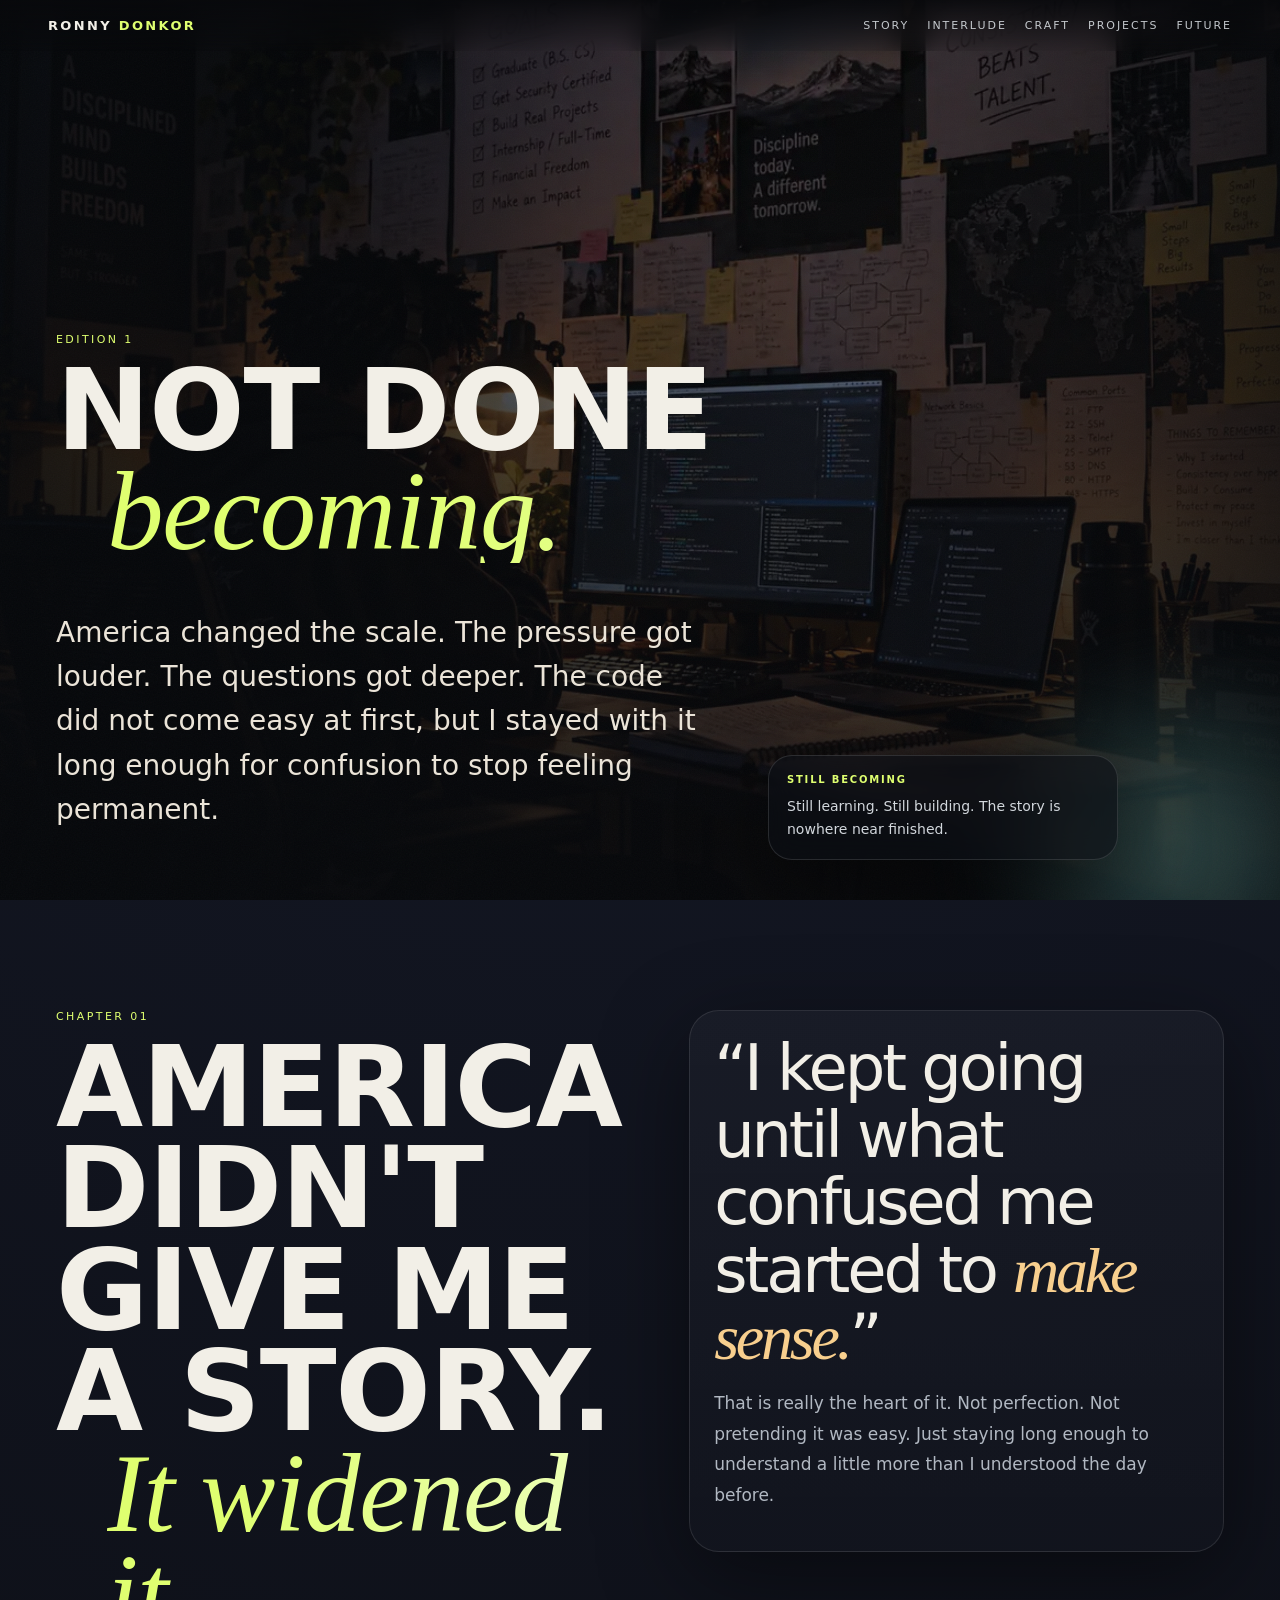
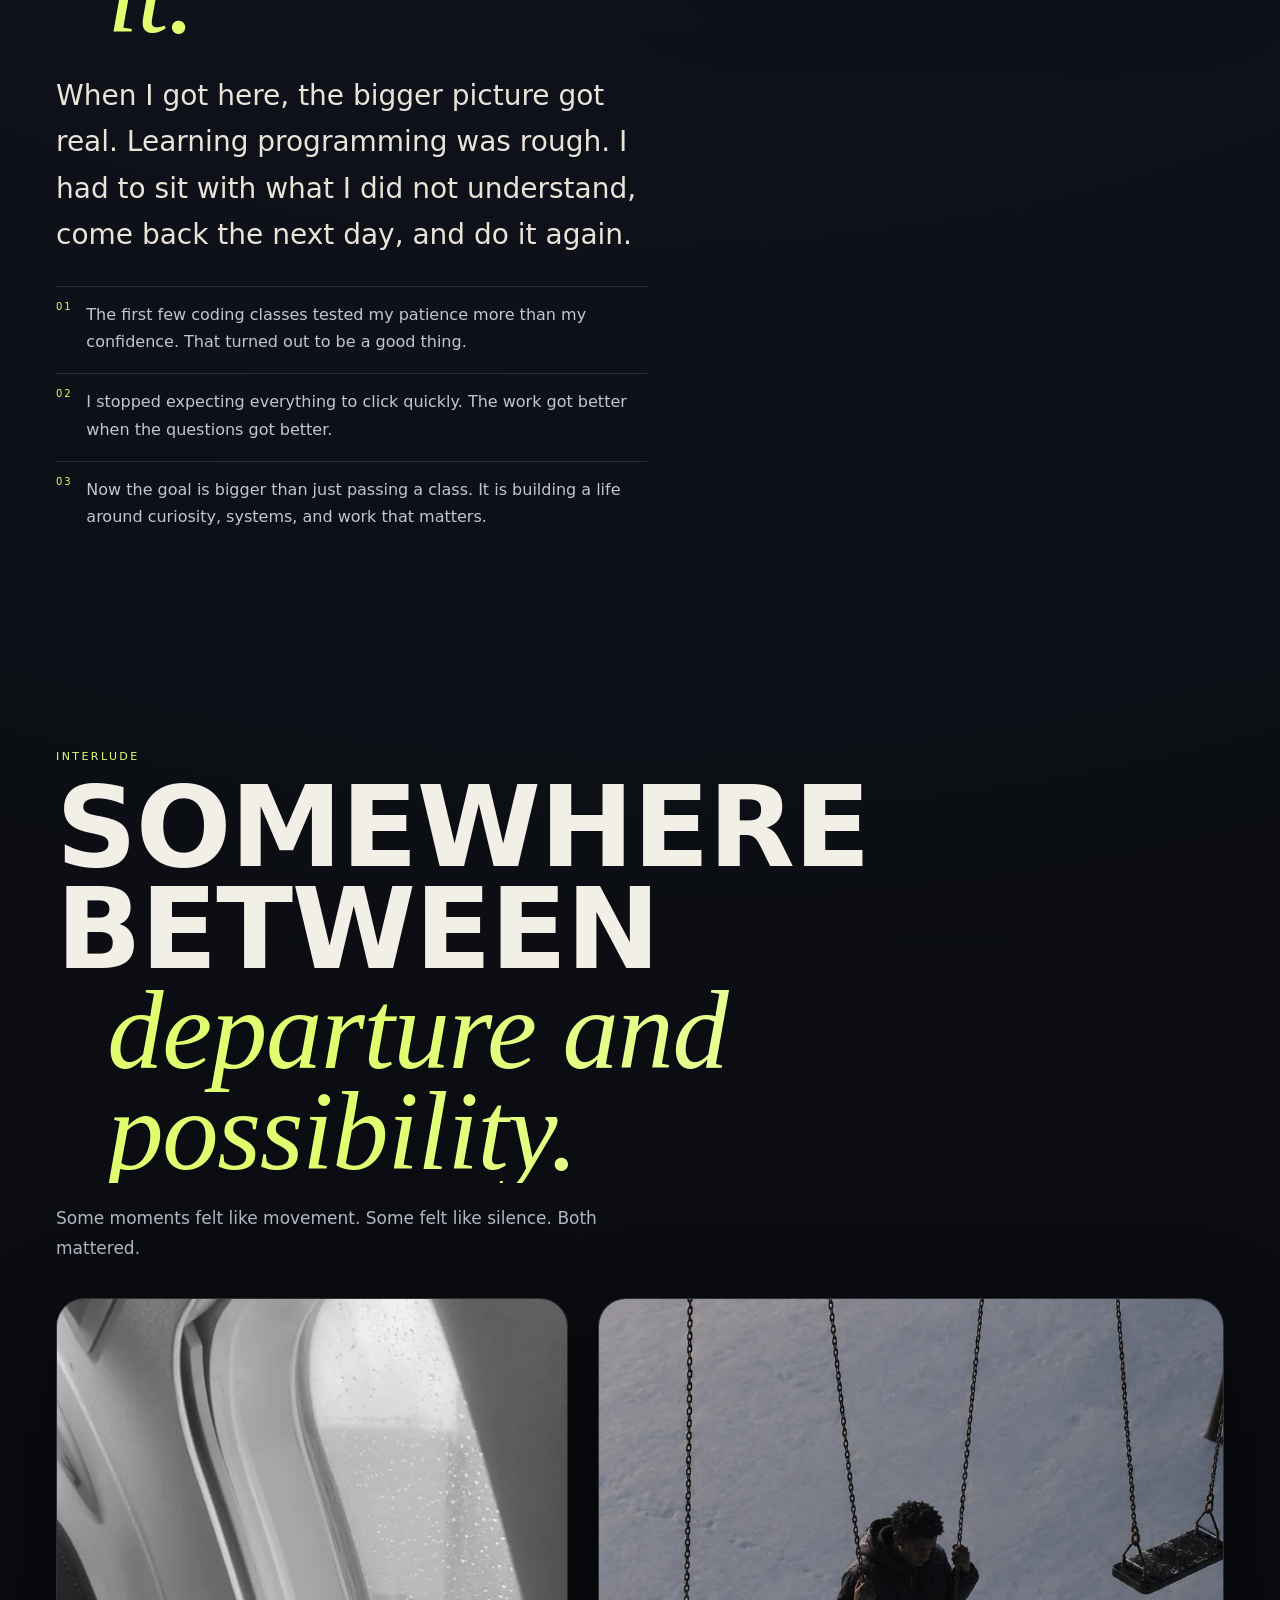
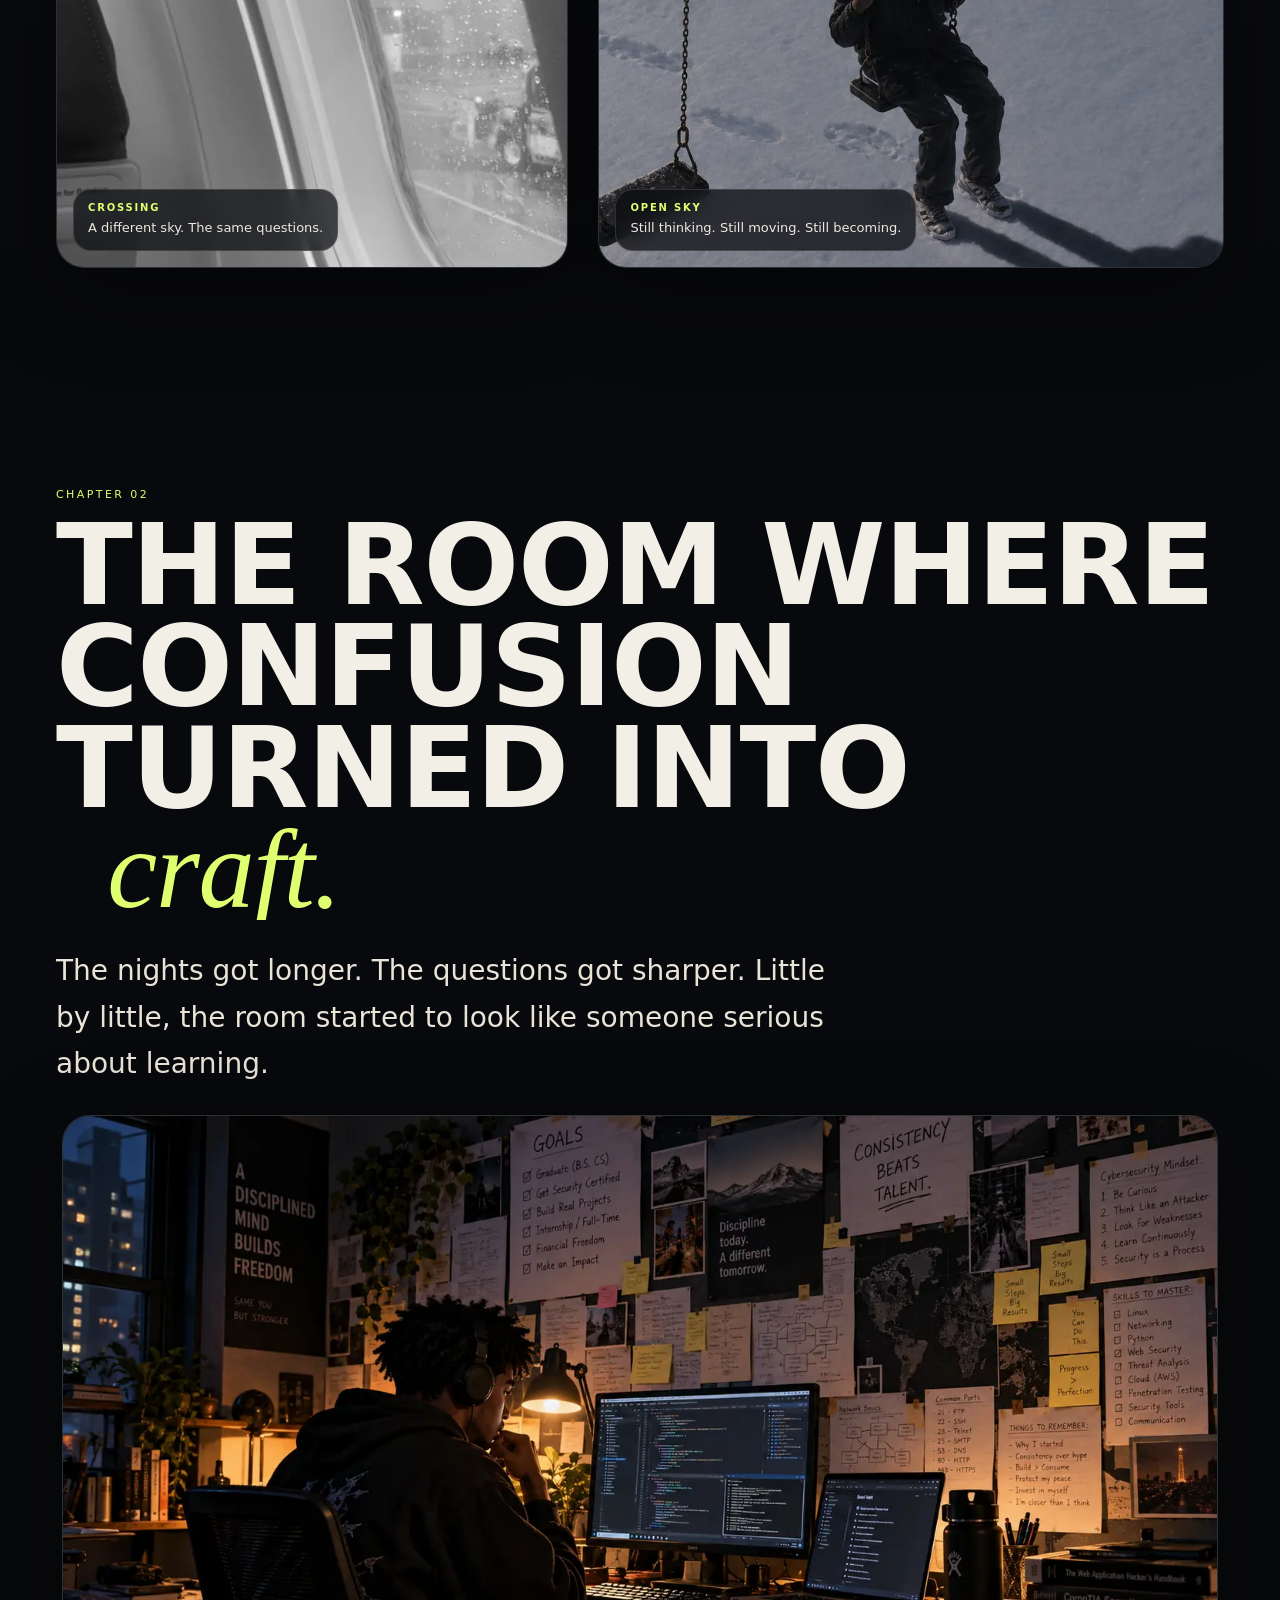
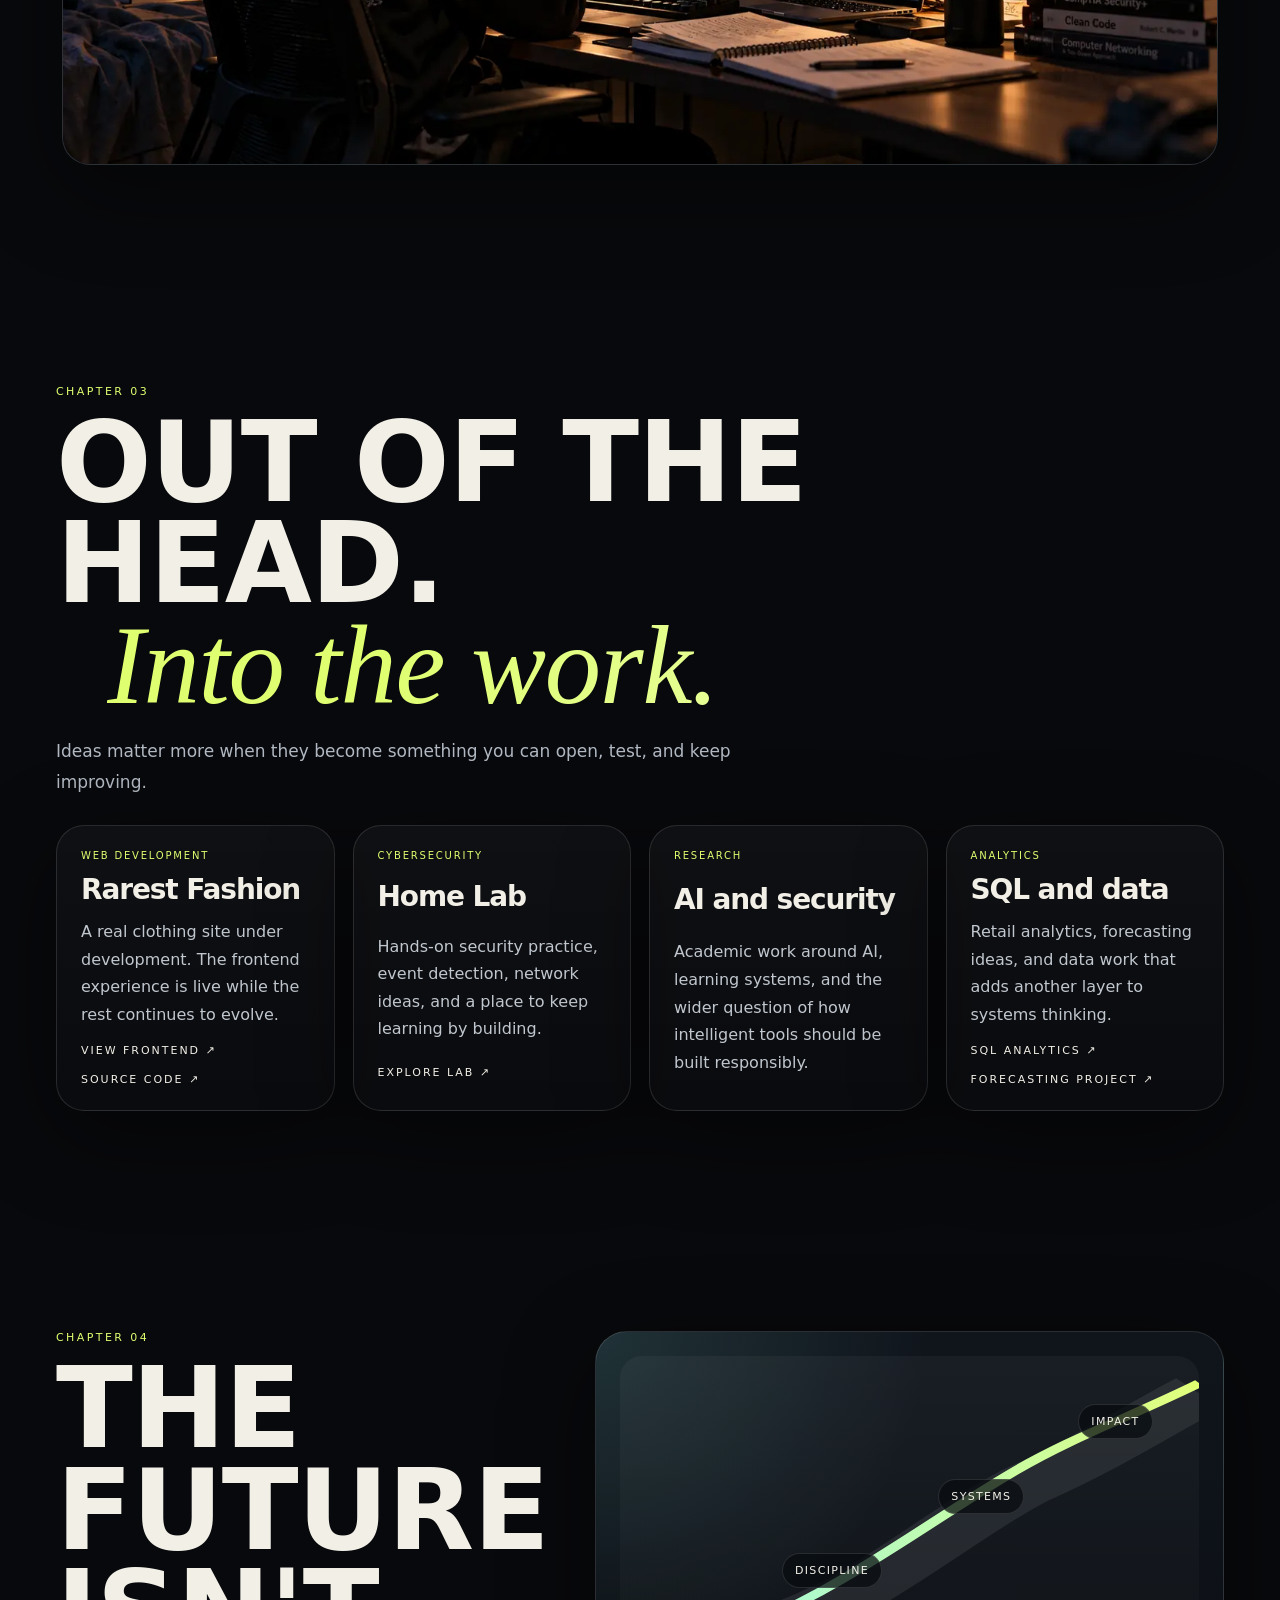
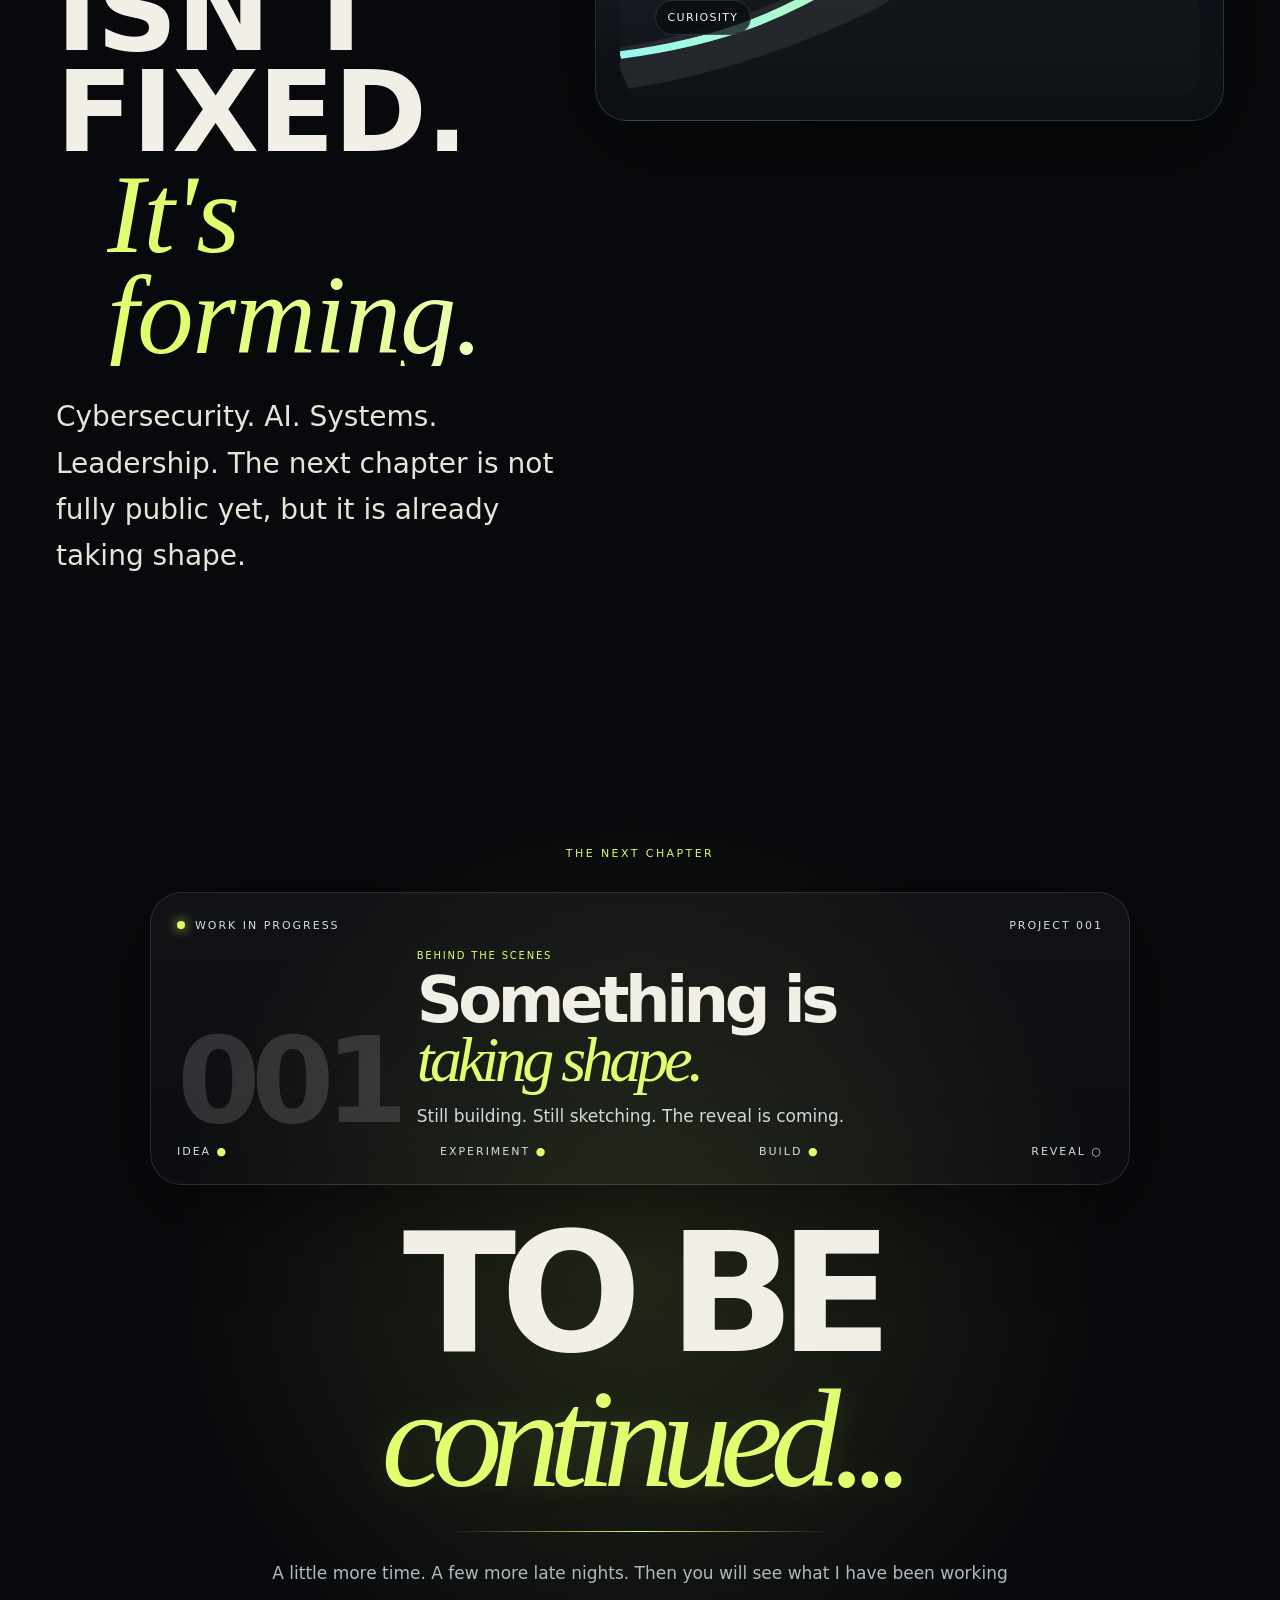
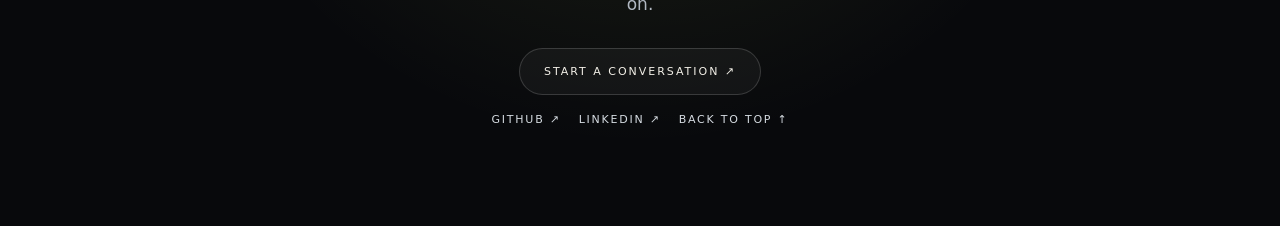
==== index.html @ 68470780 "Publish approved Edition 1 personal storytelling website" ====
<!doctype html>
<html lang="en">
<head>
<meta charset="utf-8">
<meta name="viewport" content="width=device-width, initial-scale=1">
<title>Ronny Donkor — Still Becoming / Edition 1</title>
<meta name="description" content="Ronny Donkor artistic website">
<style>
:root{--bg:#07080c;--panel:#10141a;--soft:#131922;--text:#f2efe7;--muted:#b1b8c2;--line:rgba(255,255,255,.10);--lime:#dfff70;--teal:#8ff7ef;--rose:#ff8fa1;--gold:#f8cf8e;--shadow:0 24px 90px rgba(0,0,0,.45);}
*{box-sizing:border-box}html{scroll-behavior:smooth}body{margin:0;font-family:Inter,ui-sans-serif,system-ui,-apple-system,BlinkMacSystemFont,"Segoe UI",sans-serif;background:radial-gradient(circle at top,#151927 0,#08090c 44%),var(--bg);color:var(--text);overflow-x:hidden}img{display:block;max-width:100%}a{color:inherit}::selection{background:var(--lime);color:#0d1108}
body::before{content:"";position:fixed;inset:0;pointer-events:none;opacity:.06;background-image:url("data:image/svg+xml,%3Csvg xmlns='http://www.w3.org/2000/svg' width='140' height='140' viewBox='0 0 140 140'%3E%3Cfilter id='n'%3E%3CfeTurbulence type='fractalNoise' baseFrequency='.75' numOctaves='2'/%3E%3C/filter%3E%3Crect width='140' height='140' filter='url(%23n)' opacity='.55'/%3E%3C/svg%3E");z-index:1}
#progress{position:fixed;inset:0 auto auto 0;height:3px;width:0;background:linear-gradient(90deg,var(--teal),var(--lime));z-index:999}
nav{position:fixed;top:0;left:0;right:0;z-index:80;display:flex;justify-content:space-between;align-items:center;padding:18px clamp(16px,4vw,48px);background:linear-gradient(180deg,rgba(8,9,12,.9),rgba(8,9,12,.45),transparent);backdrop-filter:blur(14px)}
.brand{text-decoration:none;font-size:13px;letter-spacing:.18em;text-transform:uppercase;font-weight:700}.brand span{color:var(--lime)}
.links{display:flex;gap:18px;flex-wrap:wrap}.links a{text-decoration:none;font-size:11px;letter-spacing:.18em;text-transform:uppercase;color:#dce1e6;opacity:.88}.links a:hover{opacity:1;color:var(--lime)}
.hero{position:relative;min-height:100svh;display:grid;align-items:end;padding:120px clamp(16px,5vw,56px) 40px;overflow:hidden}.hero-bg{position:absolute;inset:0;background:linear-gradient(90deg,rgba(6,8,11,.88),rgba(6,8,11,.58) 36%,rgba(6,8,11,.18) 62%,rgba(6,8,11,.78)),linear-gradient(180deg,rgba(8,9,12,.08),rgba(8,9,12,.88) 96%),url('[data-uri]') center/cover no-repeat;transform:scale(1.03)}
.hero::after{content:"";position:absolute;inset:auto -10vw -20vh auto;width:36vw;height:36vw;border-radius:50%;background:radial-gradient(circle,rgba(143,247,239,.26),rgba(143,247,239,0) 62%);filter:blur(36px);pointer-events:none}
.wrap{max-width:1320px;margin:0 auto;position:relative;z-index:2;width:100%}.section{position:relative;padding:110px clamp(16px,5vw,56px);z-index:2}
.kicker{font-size:11px;letter-spacing:.22em;text-transform:uppercase;color:var(--lime)}
.hero-grid{display:grid;grid-template-columns:1.2fr .8fr;gap:28px;align-items:end}
.hero-copy{max-width:650px;font-size:clamp(18px,2.2vw,28px);line-height:1.58;color:#ebe4d8}
.float-card{max-width:350px;background:rgba(12,15,21,.62);backdrop-filter:blur(14px);border:1px solid rgba(255,255,255,.12);padding:18px;border-radius:24px;box-shadow:var(--shadow)}
.float-card strong{display:block;font-size:10px;letter-spacing:.18em;text-transform:uppercase;color:var(--lime);margin-bottom:10px}.float-card p{margin:0;line-height:1.65;color:#d2d7dc;font-size:14px}
.label{font-size:11px;letter-spacing:.22em;text-transform:uppercase;color:var(--lime)}
.lead{font-size:clamp(18px,2.2vw,28px);line-height:1.65;color:#eae3d8;max-width:800px} .copy{font-size:17px;line-height:1.8;color:var(--muted)}
.split{display:grid;grid-template-columns:1.05fr .95fr;gap:42px;align-items:start}
.panel{background:linear-gradient(180deg,rgba(255,255,255,.03),rgba(255,255,255,.01));border:1px solid var(--line);border-radius:30px;padding:24px;box-shadow:var(--shadow)}
.pull{font-size:clamp(32px,5vw,64px);line-height:1.05;letter-spacing:-.05em;margin:0} .pull em{font-family:Georgia,serif;font-style:italic;color:var(--gold);font-weight:500}
.bighead{margin:14px 0 20px;line-height:.9;letter-spacing:-.08em}
.bighead .glitch-line{display:block;font-size:clamp(42px,8.8vw,122px);font-weight:800;text-transform:uppercase}
.bighead .glitch-line.alt{font-family:Georgia,serif;font-style:italic;font-weight:500;text-transform:none;color:var(--lime);margin-left:clamp(12px,4vw,70px)}
.glitch-line{position:relative;isolation:isolate;filter:drop-shadow(0 0 0 transparent)}
.glitch-line::before,.glitch-line::after{content:attr(data-text);position:absolute;inset:0;pointer-events:none;opacity:0}
.glitch-line::before{color:var(--teal);transform:translate(0);text-shadow:-2px 0 var(--teal)}
.glitch-line::after{color:var(--rose);transform:translate(0);text-shadow:2px 0 var(--rose)}
.glitching .glitch-line{animation:textFlicker 7.6s linear infinite}
.glitching .glitch-line::before{animation:glitchBefore 7.6s linear infinite}
.glitching .glitch-line::after{animation:glitchAfter 7.6s linear infinite}
@keyframes textFlicker{0%,92%,100%{opacity:1;filter:none}93%{opacity:.15}93.4%{opacity:1}94.1%{opacity:.38}94.3%{opacity:1}95.1%{opacity:.06}95.4%{opacity:1}}
@keyframes glitchBefore{0%,92%,100%{opacity:0;transform:none;clip-path:inset(0)}93.1%{opacity:.85;transform:translate(5px,-2px);clip-path:inset(0 0 58% 0)}93.4%{opacity:0}94.1%{opacity:.65;transform:translate(-6px,1px);clip-path:inset(48% 0 18% 0)}94.4%{opacity:0}95.1%{opacity:.7;transform:translate(3px,0);clip-path:inset(70% 0 0 0)}95.4%{opacity:0}}
@keyframes glitchAfter{0%,92%,100%{opacity:0;transform:none;clip-path:inset(0)}93.2%{opacity:.75;transform:translate(-6px,1px);clip-path:inset(60% 0 0 0)}93.5%{opacity:0}94.2%{opacity:.65;transform:translate(5px,-1px);clip-path:inset(0 0 45% 0)}94.5%{opacity:0}95.2%{opacity:.5;transform:translate(-3px,0);clip-path:inset(20% 0 42% 0)}95.4%{opacity:0}}
.media-grid{display:grid;grid-template-columns:.88fr 1.12fr;gap:20px;align-items:start;margin-top:30px}
.photo{position:relative;overflow:hidden;border-radius:28px;border:1px solid rgba(255,255,255,.12);background:#0f141a;box-shadow:var(--shadow)} .photo img{width:100%;height:100%;object-fit:cover;transition:transform .5s ease} .photo:hover img{transform:scale(1.03)}
.photo.tall{height:560px} .photo.small{height:260px} .photo.room{height:700px}
.note{position:absolute;left:16px;bottom:16px;max-width:75%;padding:12px 14px;border-radius:18px;background:rgba(10,12,16,.70);backdrop-filter:blur(12px);border:1px solid rgba(255,255,255,.12)} .note strong{display:block;font-size:10px;letter-spacing:.18em;text-transform:uppercase;color:var(--lime);margin-bottom:5px} .note p{margin:0;font-size:13px;line-height:1.55;color:#ece8e0}
.text-col{display:grid;gap:18px} .bullet{display:grid;grid-template-columns:auto 1fr;gap:14px;padding-top:14px;border-top:1px solid rgba(255,255,255,.12)} .bullet span{font-size:10px;letter-spacing:.18em;text-transform:uppercase;color:var(--lime)} .bullet p{margin:0;line-height:1.7;color:#c0c7cf}
.cards{display:grid;grid-template-columns:repeat(4,1fr);gap:18px;margin-top:28px} .card{padding:24px;border-radius:28px;border:1px solid rgba(255,255,255,.12);background:linear-gradient(180deg,rgba(255,255,255,.03),rgba(255,255,255,.01));box-shadow:var(--shadow);display:grid;gap:12px} .card small{font-size:10px;letter-spacing:.18em;text-transform:uppercase;color:var(--lime)} .card h3{margin:0;font-size:28px;letter-spacing:-.04em} .card p{margin:0;color:#c1c7cf;line-height:1.72} .card a{text-decoration:none;font-size:11px;letter-spacing:.18em;text-transform:uppercase;margin-top:4px} .card a:hover{color:var(--lime)}
.future-grid{display:grid;grid-template-columns:.9fr 1.1fr;gap:24px;align-items:start} .path-panel{border:1px solid rgba(255,255,255,.12);border-radius:32px;padding:24px;background:radial-gradient(circle at top left, rgba(143,247,239,.13), rgba(0,0,0,0) 45%), linear-gradient(180deg,#10151c,#0c1015);box-shadow:var(--shadow)}
.path{position:relative;height:340px;border-radius:22px;overflow:hidden;background:linear-gradient(180deg,rgba(255,255,255,.04),rgba(255,255,255,.01))} .path svg{position:absolute;inset:0;width:100%;height:100%} .tag{position:absolute;padding:10px 12px;border-radius:999px;background:rgba(9,12,16,.76);border:1px solid rgba(255,255,255,.12);font-size:11px;letter-spacing:.12em;text-transform:uppercase} .tag.a{left:6%;bottom:18%} .tag.b{left:28%;top:58%} .tag.c{left:55%;top:36%} .tag.d{right:8%;top:14%}
.finale{padding:130px 16px 100px;text-align:center;position:relative;overflow:hidden} .finale::before{content:"";position:absolute;inset:0;background:radial-gradient(circle at center,rgba(223,255,112,.12),rgba(0,0,0,0) 56%)} .finale>*{position:relative;z-index:2}
.teaser{max-width:980px;margin:32px auto 34px;padding:26px;border-radius:32px;border:1px solid rgba(255,255,255,.12);background:linear-gradient(180deg,rgba(255,255,255,.04),rgba(255,255,255,.02));box-shadow:var(--shadow);position:relative;overflow:hidden;text-align:left} .teaser::after{content:"";position:absolute;inset:0;background:linear-gradient(120deg,transparent 0%,rgba(255,255,255,.06) 48%,transparent 58%);transform:translateX(-120%);animation:scan 5.2s linear infinite}
.teaser-top,.teaser-bottom{display:flex;justify-content:space-between;gap:12px;flex-wrap:wrap;font-size:11px;letter-spacing:.18em;text-transform:uppercase;color:#d6dde3} .pulse{display:inline-block;width:8px;height:8px;border-radius:50%;background:var(--lime);margin-right:10px;box-shadow:0 0 12px var(--lime);animation:pulse 1.4s ease-in-out infinite}
.teaser-main{display:grid;grid-template-columns:auto 1fr;gap:18px;align-items:end;padding:18px 0 14px} .teaser-num{font-size:clamp(58px,10vw,120px);line-height:.82;letter-spacing:-.08em;color:rgba(255,255,255,.14);font-weight:800} .teaser-copy small{display:block;font-size:10px;letter-spacing:.18em;text-transform:uppercase;color:var(--lime);margin-bottom:10px} .teaser-copy strong{display:block;font-size:clamp(34px,5vw,74px);line-height:.92;letter-spacing:-.07em} .teaser-copy strong em{font-family:Georgia,serif;font-style:italic;font-weight:500;color:var(--lime)} .teaser-copy p{margin:12px 0 0;color:#d2d8de;font-size:17px;line-height:1.7} .teaser-bottom span b{font-weight:700;color:var(--lime)}
@keyframes scan{0%{transform:translateX(-120%)}100%{transform:translateX(120%)}} @keyframes pulse{0%,100%{transform:scale(1);opacity:1}50%{transform:scale(1.25);opacity:.72}}
.end-head{margin:0 auto 20px;line-height:.86;letter-spacing:-.08em;max-width:900px} .end-head .glitch-line{font-size:clamp(58px,12vw,158px)} .end-head .glitch-line.alt{font-size:clamp(54px,10vw,120px)}
.cta{display:inline-flex;align-items:center;gap:16px;padding:16px 24px;border-radius:999px;border:1px solid rgba(255,255,255,.16);text-decoration:none;letter-spacing:.18em;text-transform:uppercase;font-size:11px;background:rgba(255,255,255,.04)} .cta:hover{background:var(--lime);color:#111;border-color:var(--lime)} .socials{margin-top:18px;display:flex;justify-content:center;gap:18px;flex-wrap:wrap} .socials a{font-size:11px;letter-spacing:.16em;text-transform:uppercase;text-decoration:none;color:#d5dbe1}
.reveal{opacity:1;transform:none} .reveal.visible{opacity:1;transform:none}
@media (max-width:1080px){.hero-grid,.split,.media-grid,.future-grid,.cards{grid-template-columns:1fr!important}.cards{grid-template-columns:1fr 1fr!important}.photo.room{height:560px}}
@media (max-width:720px){nav{padding:14px 16px}.links{display:none}.hero{padding-inline:16px}.section{padding:88px 16px}.cards{grid-template-columns:1fr!important}.photo.tall,.photo.small,.photo.room{height:auto;min-height:240px}.hero-grid{grid-template-columns:1fr}.float-card{max-width:none}.teaser-main{grid-template-columns:1fr}.teaser{padding:20px}}
@media (prefers-reduced-motion:reduce){*{animation:none!important;transition:none!important}.reveal{opacity:1;transform:none}}

/* Edition 1: typography and cinematic motion */
.hero .hero-copy {animation:heroCopyRise 1.3s cubic-bezier(.2,.8,.2,1) both;animation-delay:.3s}
.hero .float-card {animation:heroCopyRise 1.5s cubic-bezier(.2,.8,.2,1) both;animation-delay:.65s}
@keyframes heroCopyRise {from {opacity:0;transform:translateY(26px)}to{opacity:1;transform:translateY(0)}}
.bighead .glitch-line.alt {background:linear-gradient(105deg,var(--lime) 10%,#efffc8 41%,var(--teal) 48%,var(--lime) 56%);background-size:250% 100%;background-clip:text;-webkit-background-clip:text;-webkit-text-fill-color:transparent;animation:editorialInk 11s ease-in-out infinite}
@keyframes editorialInk {0%,30%,100%{background-position:110% 50%}45%,65%{background-position:-20% 50%}}
/* A subtle light passes through each photograph, and the framing drifts rather than jumping. */
.cinematic-photo{isolation:isolate}
.cinematic-photo::after{content:'';position:absolute;inset:0;z-index:1;pointer-events:none;background:linear-gradient(120deg,transparent 30%,rgba(255,255,255,.055) 48%,transparent 66%);transform:translateX(-110%);animation:filmSweep 14s ease-in-out infinite}
.cinematic-photo img{animation:filmDrift 17s ease-in-out infinite alternate;transform-origin:center center}
.cinematic-photo:nth-child(2) img{animation-duration:21s;animation-direction:alternate-reverse}
@keyframes filmDrift{from{transform:scale(1.025) translate3d(-.4%,0,0)}to{transform:scale(1.07) translate3d(.4%,-.5%,0)}}
@keyframes filmSweep{0%,55%{transform:translateX(-110%)}68%,100%{transform:translateX(110%)}}
.cinematic-photo .note{z-index:2}
/* Keep headings and body text readable even when scroll observers cannot fire. */
.reveal,.reveal.visible{opacity:1!important;transform:none!important}
/* An end-credit reveal distinct from the glitch headings. */
.final-cinema{position:relative;isolation:isolate;overflow:visible;margin:24px auto 26px;max-width:1000px;text-align:center}
.finale-word{font-size:clamp(72px,13vw,175px);font-weight:800;line-height:.9;letter-spacing:-.095em;white-space:nowrap;animation:finalAppear 2.2s cubic-bezier(.16,1,.3,1) both}
.finale-script{font-family:Georgia,serif;font-size:clamp(53px,11vw,145px);font-style:italic;line-height:1;letter-spacing:-.085em;font-weight:400;color:var(--lime);text-shadow:0 0 35px rgba(223,255,112,.15);animation:finalWrite 3s cubic-bezier(.16,1,.3,1) both .5s}
.final-cinema::after{content:'';display:block;width:min(380px,60%);height:1px;margin:22px auto 0;background:linear-gradient(90deg,transparent,var(--lime),transparent);transform-origin:center;animation:finalRule 2.5s ease both .7s}
.final-dots i{font-style:normal;display:inline-block;animation:dotBreath 2.6s ease-in-out infinite}
.final-dots i:nth-child(2){animation-delay:.35s}.final-dots i:nth-child(3){animation-delay:.7s}
@keyframes finalAppear{from{opacity:.08;letter-spacing:-.14em;filter:blur(12px);transform:translateY(30px)}to{opacity:1;letter-spacing:-.095em;filter:blur(0);transform:none}}
@keyframes finalWrite{from{opacity:.06;filter:blur(16px);transform:translateY(30px) scale(.97)}to{opacity:1;filter:blur(0);transform:none}}
@keyframes finalRule{from{opacity:0;transform:scaleX(0)}to{opacity:1;transform:scaleX(1)}}
@keyframes dotBreath{0%,22%,100%{opacity:.3;transform:translateY(0)}35%,55%{opacity:1;transform:translateY(-4px)}}
@media(max-width:720px){.finale-word{font-size:clamp(62px,16vw,110px)}.finale-script{font-size:clamp(48px,13vw,90px)}}
@media(prefers-reduced-motion:reduce){.hero .hero-copy,.hero .float-card,.bighead .glitch-line.alt,.cinematic-photo::after,.cinematic-photo img,.finale-word,.finale-script,.final-cinema::after,.final-dots i{animation:none!important;filter:none!important;transform:none!important;opacity:1!important}}

/* Edition 1 — carefully framed editorial photography */
#interlude .media-grid{grid-template-columns:minmax(0,.9fr) minmax(0,1.1fr);gap:clamp(14px,2.4vw,32px);align-items:stretch;max-width:1170px;margin:34px auto 0}
#interlude .photo.tall{height:clamp(340px,46vw,570px);min-height:0;isolation:isolate}
#interlude .photo.tall:first-child img{object-position:center 46%}
#interlude .photo.tall:nth-child(2) img{object-position:center 43%}
#interlude .photo.tall img{width:100%;height:100%;object-fit:cover;display:block}
#craft .photo.room{height:auto;aspect-ratio:16/9;min-height:0;max-height:650px;max-width:1170px;margin:28px auto 0!important}
#craft .photo.room img{width:100%;height:100%;position:absolute;inset:0;object-fit:cover;object-position:50% 50%}
#craft .photo.room .note{display:none}
@media(max-width:760px){
 #interlude .media-grid{grid-template-columns:1fr;max-width:520px;gap:24px}
 #interlude .photo.tall:first-child{height:clamp(300px,90vw,480px)}
 #interlude .photo.tall:nth-child(2){height:clamp(370px,120vw,560px)}
 #interlude .photo.tall:nth-child(2) img{object-position:center 32%}
 #craft .photo.room{aspect-ratio:16/10;max-height:none}
}
@media(prefers-reduced-motion:reduce){#interlude .photo img,#craft .photo img{animation:none!important}}
</style>
</head>
<body>
<div id="progress"></div>
<nav>
<a class="brand" href="#top">Ronny <span>Donkor</span></a>
<div class="links">
  <a href="#story">Story</a>
  <a href="#interlude">Interlude</a>
  <a href="#craft">Craft</a>
  <a href="#projects">Projects</a>
  <a href="#future">Future</a>
</div>
</nav>
<header class="hero" id="top">
  <div class="hero-bg"></div>
  <div class="wrap reveal visible">
    <div class="kicker">Edition 1</div>
    <div class="bighead glitching">
      <div class="glitch-line" data-text="NOT DONE">NOT DONE</div>
      <div class="glitch-line alt" data-text="becoming.">becoming.</div>
    </div>
    <div class="hero-grid">
      <div>
        <p class="hero-copy">America changed the scale. The pressure got louder. The questions got deeper. The code did not come easy at first, but I stayed with it long enough for confusion to stop feeling permanent.</p>
      </div>
      <div class="float-card"><strong>Still becoming</strong><p>Still learning. Still building. The story is nowhere near finished.</p></div>
    </div>
  </div>
</header>

<section class="section" id="story">
  <div class="wrap split">
    <div class="reveal">
      <div class="label">Chapter 01</div>
      <div class="bighead glitching">
        <div class="glitch-line" data-text="AMERICA DIDN'T GIVE ME A STORY.">AMERICA DIDN'T GIVE ME A STORY.</div>
        <div class="glitch-line alt" data-text="It widened it.">It widened it.</div>
      </div>
      <p class="lead">When I got here, the bigger picture got real. Learning programming was rough. I had to sit with what I did not understand, come back the next day, and do it again.</p>
      <div class="text-col">
        <div class="bullet"><span>01</span><p>The first few coding classes tested my patience more than my confidence. That turned out to be a good thing.</p></div>
        <div class="bullet"><span>02</span><p>I stopped expecting everything to click quickly. The work got better when the questions got better.</p></div>
        <div class="bullet"><span>03</span><p>Now the goal is bigger than just passing a class. It is building a life around curiosity, systems, and work that matters.</p></div>
      </div>
    </div>
    <div class="panel reveal">
      <p class="pull">“I kept going until what confused me started to <em>make sense.</em>”</p>
      <p class="copy">That is really the heart of it. Not perfection. Not pretending it was easy. Just staying long enough to understand a little more than I understood the day before.</p>
    </div>
  </div>
</section>

<section class="section" id="interlude">
  <div class="wrap">
    <div class="label reveal">Interlude</div>
    <div class="bighead glitching reveal">
      <div class="glitch-line" data-text="SOMEWHERE BETWEEN">SOMEWHERE BETWEEN</div>
      <div class="glitch-line alt" data-text="departure and possibility.">departure and possibility.</div>
    </div>
    <p class="copy reveal" style="max-width:620px">Some moments felt like movement. Some felt like silence. Both mattered.</p>
    <div class="media-grid">
      <div class="photo tall reveal cinematic-photo"><img src="[data-uri]" alt="Rain on an airplane window"><div class="note"><strong>Crossing</strong><p>A different sky. The same questions.</p></div></div>
      <div class="photo tall reveal cinematic-photo"><img src="[data-uri]" alt="Black man sitting on a swing in snow"><div class="note"><strong>Open sky</strong><p>Still thinking. Still moving. Still becoming.</p></div></div>
    </div>
  </div>
</section>

<section class="section" id="craft">
  <div class="wrap">
    <div class="label reveal">Chapter 02</div>
    <div class="bighead glitching reveal">
      <div class="glitch-line" data-text="THE ROOM WHERE">THE ROOM WHERE</div>
      <div class="glitch-line" data-text="CONFUSION TURNED INTO">CONFUSION TURNED INTO</div>
      <div class="glitch-line alt" data-text="craft.">craft.</div>
    </div>
    <p class="lead reveal">The nights got longer. The questions got sharper. Little by little, the room started to look like someone serious about learning.</p>
    <div class="photo room reveal cinematic-photo" style="margin-top:28px"><img src="[data-uri]" alt="Late night study room with papers on the wall"></div>
  </div>
</section>

<section class="section" id="projects">
  <div class="wrap">
    <div class="label reveal">Chapter 03</div>
    <div class="bighead glitching reveal">
      <div class="glitch-line" data-text="OUT OF THE HEAD.">OUT OF THE HEAD.</div>
      <div class="glitch-line alt" data-text="Into the work.">Into the work.</div>
    </div>
    <p class="copy reveal" style="max-width:720px">Ideas matter more when they become something you can open, test, and keep improving.</p>
    <div class="cards">
      <article class="card reveal"><small>Web development</small><h3>Rarest Fashion</h3><p>A real clothing site under development. The frontend experience is live while the rest continues to evolve.</p><a href="https://ronnydonkor7-coder.github.io/Clothing-store-RAREST-FASHION-/" target="_blank" rel="noopener">View frontend ↗</a><a href="https://github.com/ronnydonkor7-coder/Clothing-store-RAREST-FASHION-" target="_blank" rel="noopener">Source code ↗</a></article>
      <article class="card reveal"><small>Cybersecurity</small><h3>Home Lab</h3><p>Hands-on security practice, event detection, network ideas, and a place to keep learning by building.</p><a href="https://github.com/ronnydonkor7-coder/Cybersecurity-home-lab" target="_blank" rel="noopener">Explore lab ↗</a></article>
      <article class="card reveal"><small>Research</small><h3>AI and security</h3><p>Academic work around AI, learning systems, and the wider question of how intelligent tools should be built responsibly.</p></article>
      <article class="card reveal"><small>Analytics</small><h3>SQL and data</h3><p>Retail analytics, forecasting ideas, and data work that adds another layer to systems thinking.</p><a href="https://github.com/ronnydonkor7-coder/sql-business-analytics" target="_blank" rel="noopener">SQL analytics ↗</a><a href="https://github.com/ronnydonkor7-coder/retail-demand-intelligence" target="_blank" rel="noopener">Forecasting project ↗</a></article>
    </div>
  </div>
</section>

<section class="section" id="future">
  <div class="wrap future-grid">
    <div class="reveal">
      <div class="label">Chapter 04</div>
      <div class="bighead glitching">
        <div class="glitch-line" data-text="THE FUTURE ISN'T FIXED.">THE FUTURE ISN'T FIXED.</div>
        <div class="glitch-line alt" data-text="It's forming.">It's forming.</div>
      </div>
      <p class="lead">Cybersecurity. AI. Systems. Leadership. The next chapter is not fully public yet, but it is already taking shape.</p>
    </div>
    <div class="path-panel reveal">
      <div class="path">
        <svg viewBox="0 0 100 100" preserveAspectRatio="none" aria-hidden="true">
          <defs><linearGradient id="grad" x1="0" x2="1"><stop offset="0%" stop-color="#8ff7ef"/><stop offset="100%" stop-color="#dfff70"/></linearGradient></defs>
          <path d="M0,88 C18,84 28,76 38,66 C50,54 58,44 68,34 C78,24 88,18 100,8" fill="none" stroke="url(#grad)" stroke-width="2.2"/>
          <path d="M0,92 C15,88 28,80 40,70 C52,58 60,47 70,38 C82,29 91,19 100,11" fill="none" stroke="rgba(255,255,255,.08)" stroke-width="12"/>
        </svg>
        <div class="tag a">curiosity</div>
        <div class="tag b">discipline</div>
        <div class="tag c">systems</div>
        <div class="tag d">impact</div>
      </div>
    </div>
  </div>
</section>

<footer class="finale" id="finale">
  <div class="label">THE NEXT CHAPTER</div>
  <div class="teaser">
    <div class="teaser-top"><span><b class="pulse"></b>WORK IN PROGRESS</span><span>PROJECT 001</span></div>
    <div class="teaser-main">
      <div class="teaser-num">001</div>
      <div class="teaser-copy"><small>BEHIND THE SCENES</small><strong>Something is<br><em>taking shape.</em></strong><p>Still building. Still sketching. The reveal is coming.</p></div>
    </div>
    <div class="teaser-bottom"><span>IDEA <b>●</b></span><span>EXPERIMENT <b>●</b></span><span>BUILD <b>●</b></span><span>REVEAL ○</span></div>
  </div>
  <div class="end-head final-cinema">
    <div class="finale-word">TO BE</div>
    <div class="finale-script">continued<span class="final-dots"><i>.</i><i>.</i><i>.</i></span></div>
  </div>
  <p class="copy" style="max-width:740px;margin:0 auto 28px">A little more time. A few more late nights. Then you will see what I have been working on.</p>
  <a class="cta" href="mailto:ronnydonkor7@gmail.com?subject=Hello%20Ronny">Start a conversation ↗</a>
  <div class="socials"><a href="https://github.com/ronnydonkor7-coder" target="_blank" rel="noopener">GitHub ↗</a><a href="https://www.linkedin.com/in/ronny-donkor-0a6402304/" target="_blank" rel="noopener">LinkedIn ↗</a><a href="#top">Back to top ↑</a></div>
</footer>

<script>
(()=>{
  const progress=document.getElementById('progress');
  const update=()=>{const max=document.documentElement.scrollHeight-innerHeight;progress.style.width=((max>0?scrollY/max:0)*100)+'%';};
  addEventListener('scroll',update,{passive:true});update();
  const reduce=matchMedia('(prefers-reduced-motion: reduce)').matches;
  const io=('IntersectionObserver' in window && !reduce)?new IntersectionObserver(entries=>entries.forEach(e=>{if(e.isIntersecting)e.target.classList.add('visible')}),{threshold:.08}):null;
  document.querySelectorAll('.reveal').forEach(el=>io?io.observe(el):el.classList.add('visible'));
})();
</script>
</body>
</html>
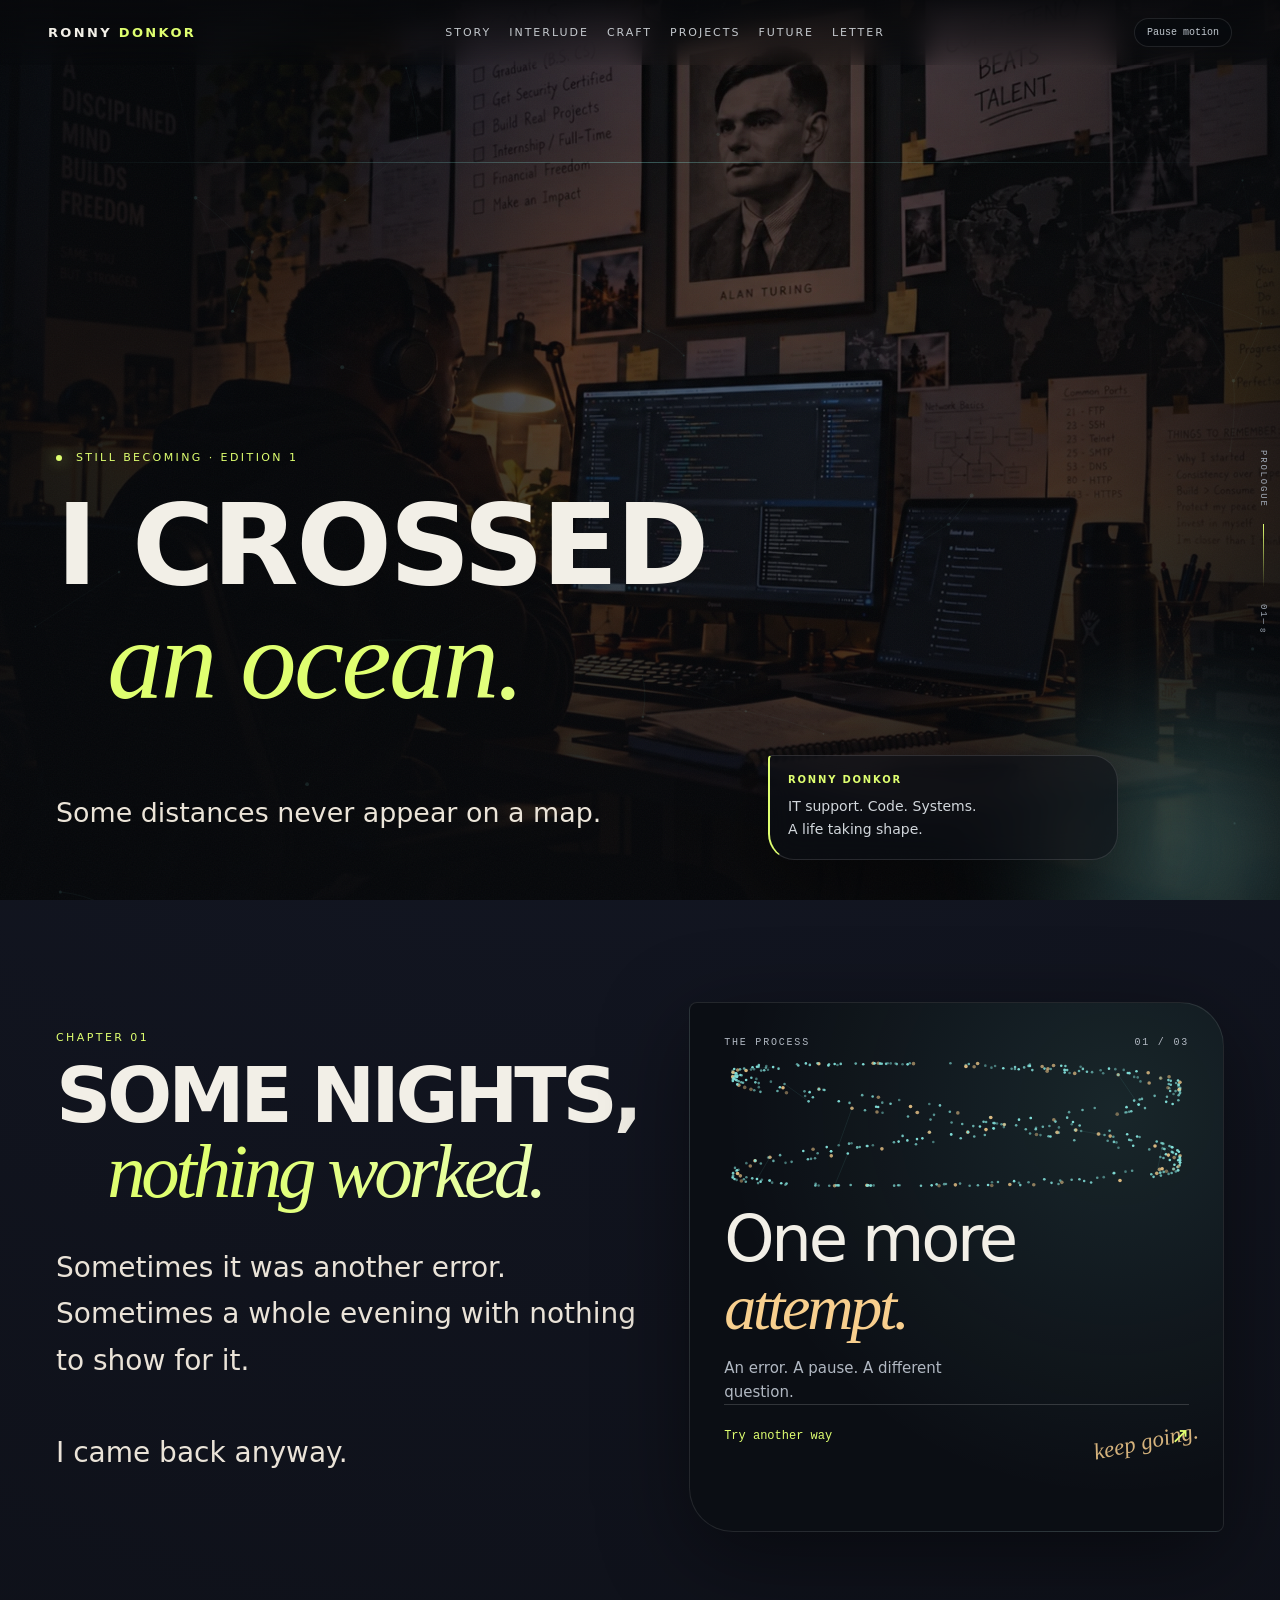
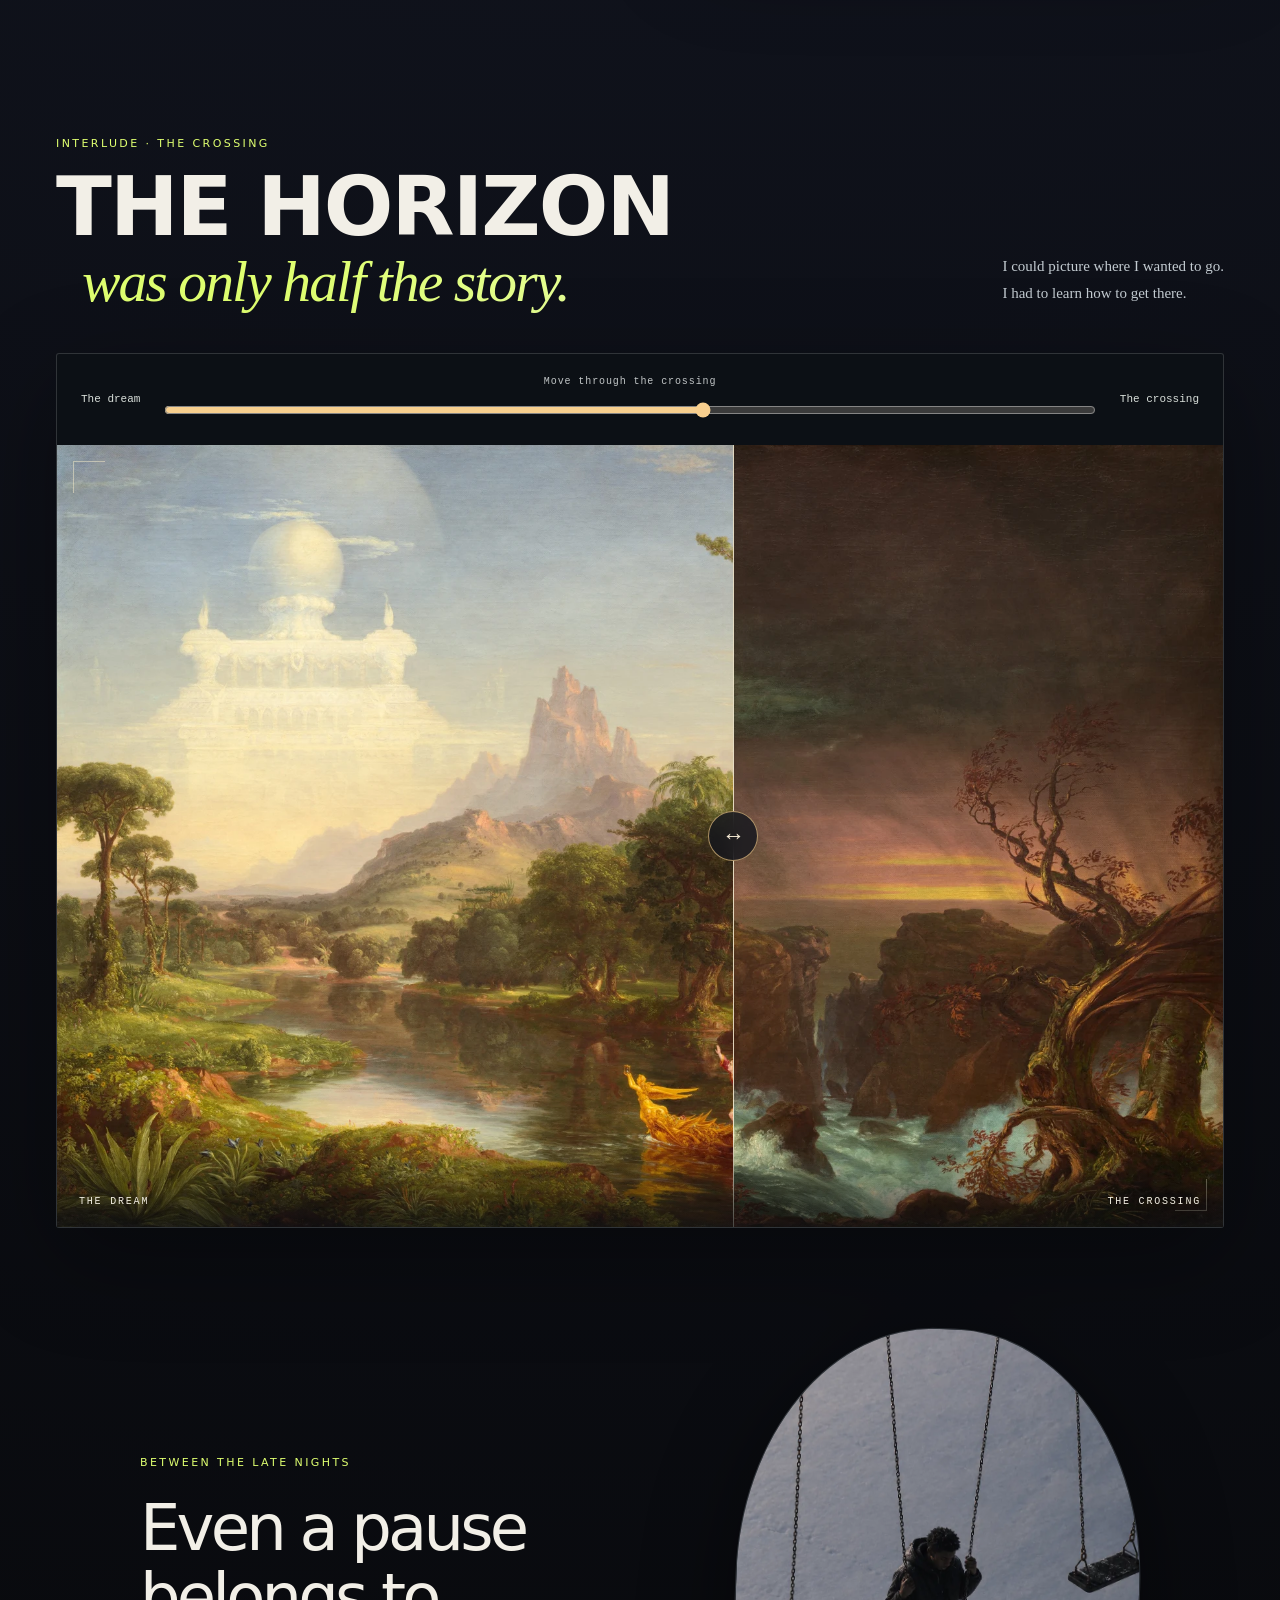
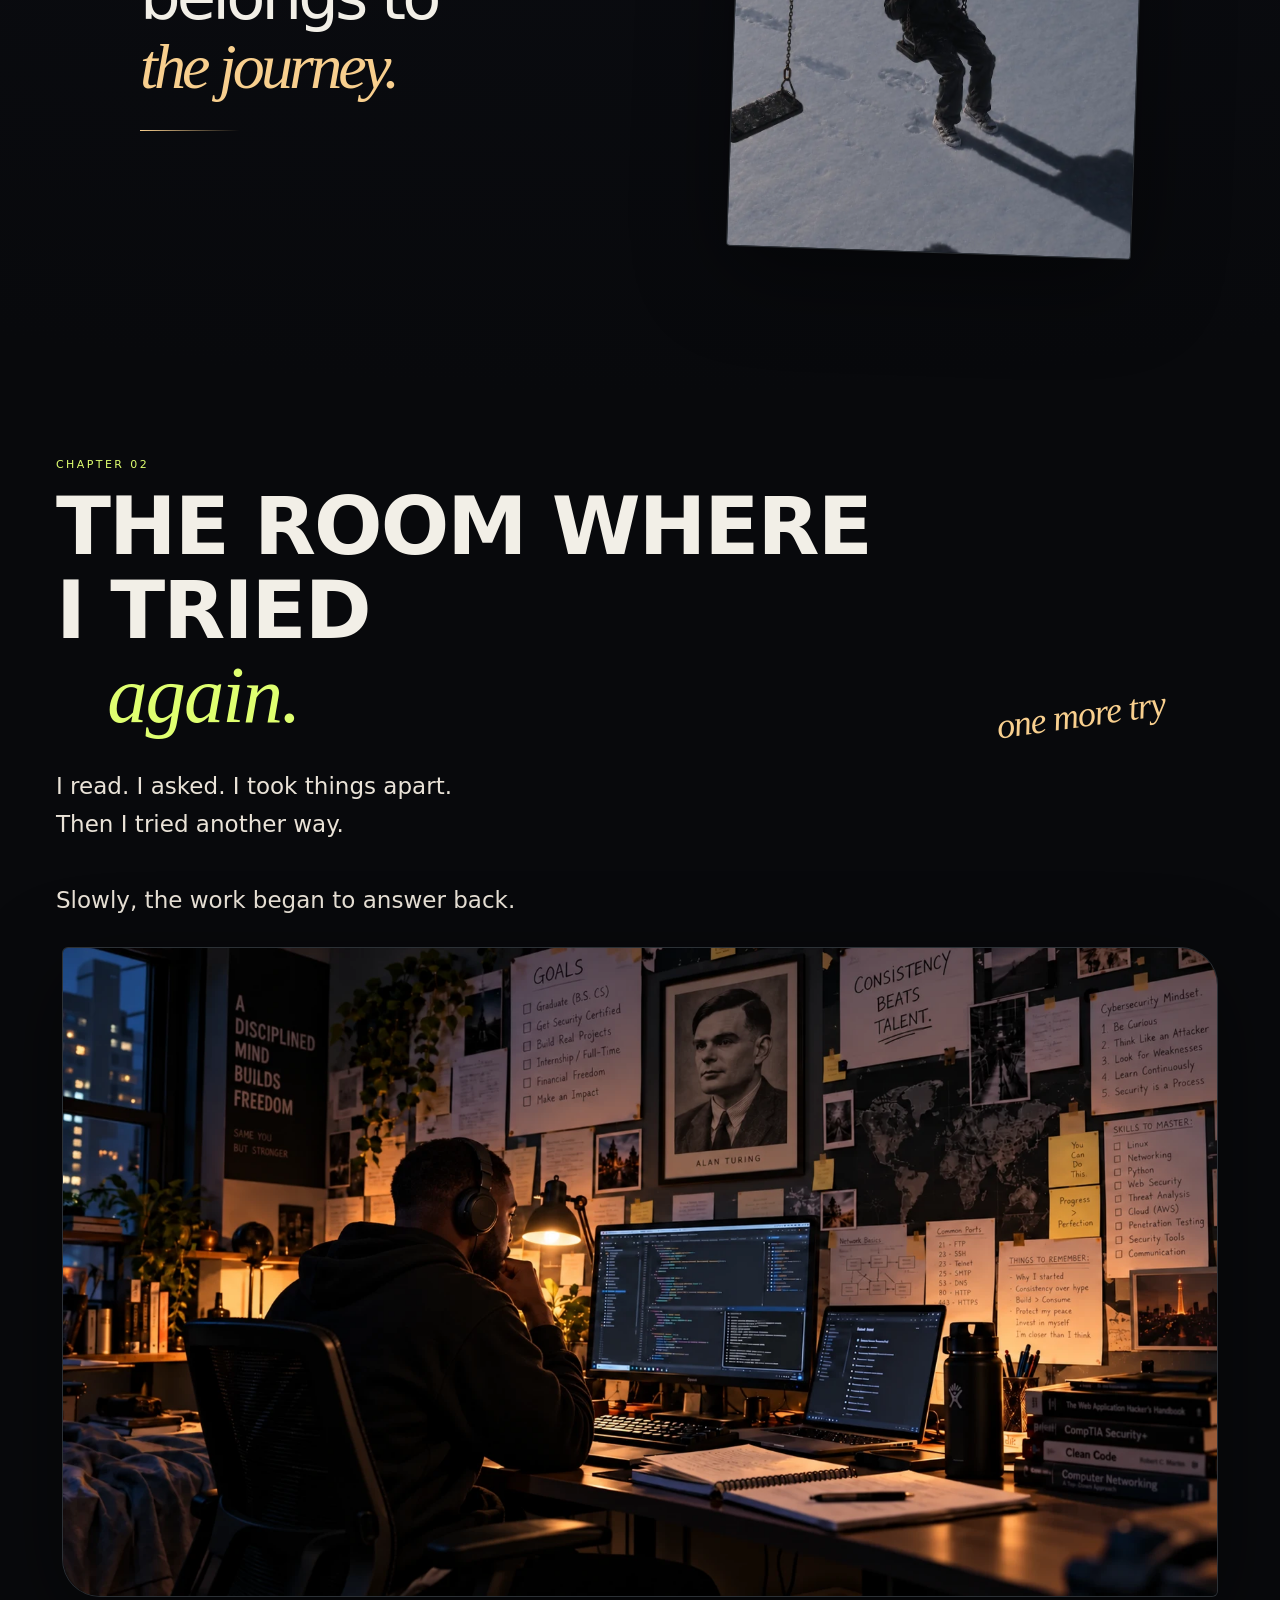
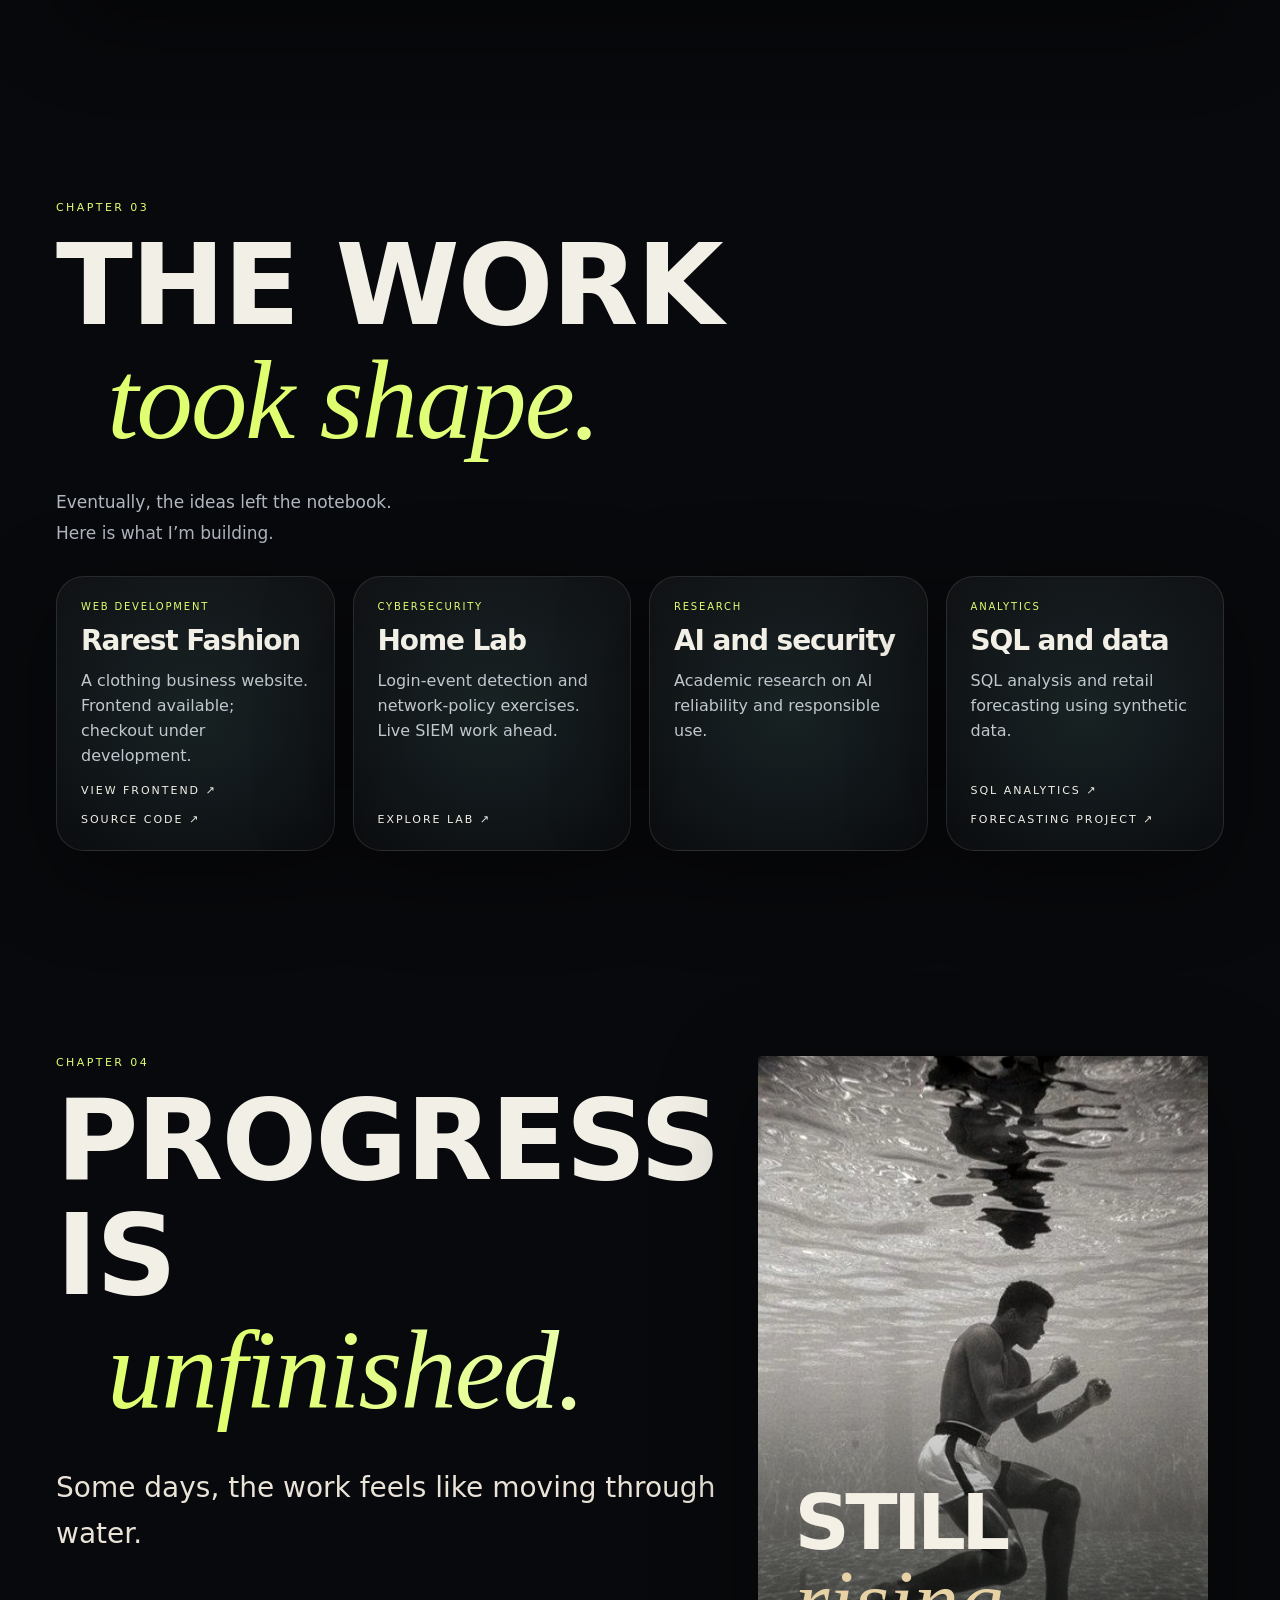
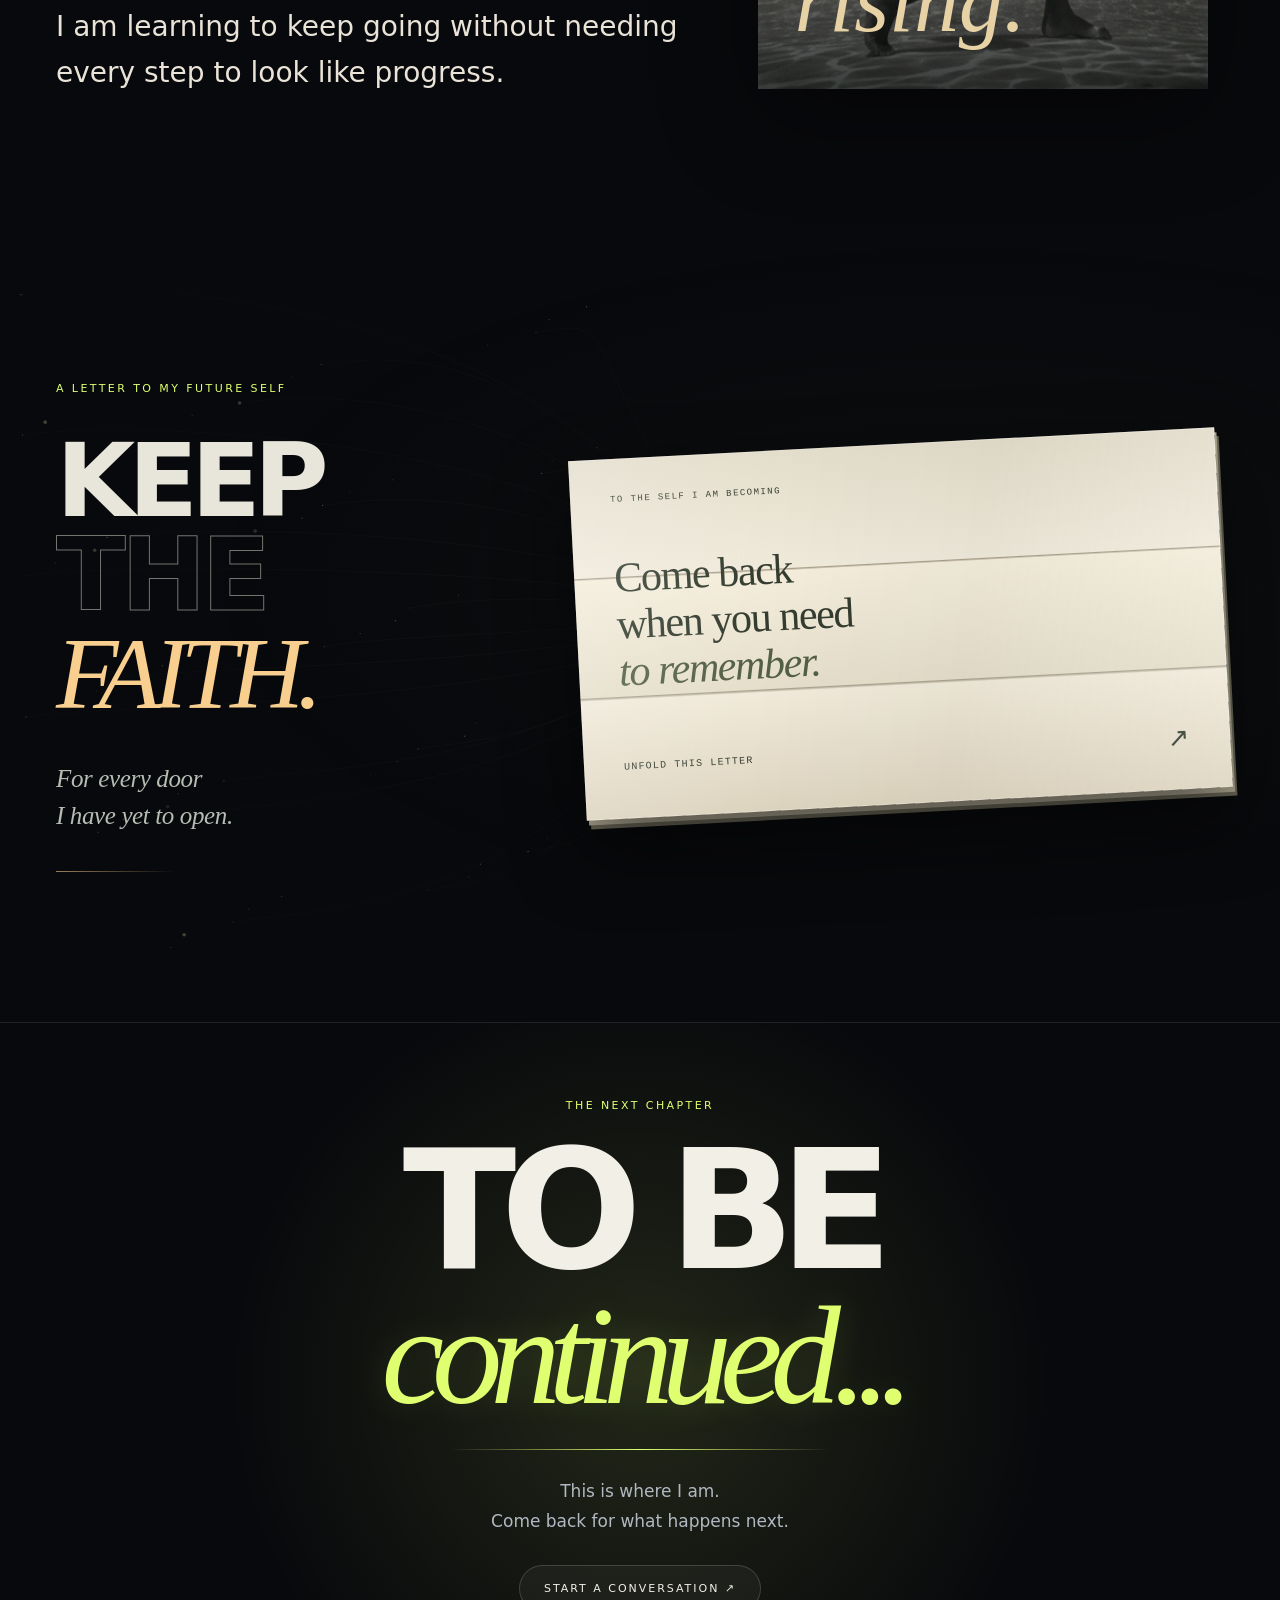
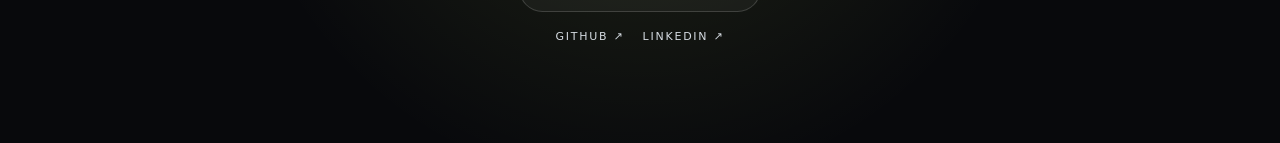
==== commit b25c670c: "Publish Still Becoming with revised story, underwater artwork and folded personal letter" ====
--- a/index.html
+++ b/index.html
@@ -4,7 +4,7 @@
 <meta charset="utf-8">
 <meta name="viewport" content="width=device-width, initial-scale=1">
 <title>Ronny Donkor — Still Becoming / Edition 1</title>
-<meta name="description" content="Ronny Donkor artistic website">
+<meta name="description" content="Still Becoming — a visual story of persistence, progress and the work taking shape. By Ronny Donkor.">
 <style>
 :root{--bg:#07080c;--panel:#10141a;--soft:#131922;--text:#f2efe7;--muted:#b1b8c2;--line:rgba(255,255,255,.10);--lime:#dfff70;--teal:#8ff7ef;--rose:#ff8fa1;--gold:#f8cf8e;--shadow:0 24px 90px rgba(0,0,0,.45);}
 *{box-sizing:border-box}html{scroll-behavior:smooth}body{margin:0;font-family:Inter,ui-sans-serif,system-ui,-apple-system,BlinkMacSystemFont,"Segoe UI",sans-serif;background:radial-gradient(circle at top,#151927 0,#08090c 44%),var(--bg);color:var(--text);overflow-x:hidden}img{display:block;max-width:100%}a{color:inherit}::selection{background:var(--lime);color:#0d1108}
@@ -13,7 +13,7 @@
 nav{position:fixed;top:0;left:0;right:0;z-index:80;display:flex;justify-content:space-between;align-items:center;padding:18px clamp(16px,4vw,48px);background:linear-gradient(180deg,rgba(8,9,12,.9),rgba(8,9,12,.45),transparent);backdrop-filter:blur(14px)}
 .brand{text-decoration:none;font-size:13px;letter-spacing:.18em;text-transform:uppercase;font-weight:700}.brand span{color:var(--lime)}
 .links{display:flex;gap:18px;flex-wrap:wrap}.links a{text-decoration:none;font-size:11px;letter-spacing:.18em;text-transform:uppercase;color:#dce1e6;opacity:.88}.links a:hover{opacity:1;color:var(--lime)}
-.hero{position:relative;min-height:100svh;display:grid;align-items:end;padding:120px clamp(16px,5vw,56px) 40px;overflow:hidden}.hero-bg{position:absolute;inset:0;background:linear-gradient(90deg,rgba(6,8,11,.88),rgba(6,8,11,.58) 36%,rgba(6,8,11,.18) 62%,rgba(6,8,11,.78)),linear-gradient(180deg,rgba(8,9,12,.08),rgba(8,9,12,.88) 96%),url('[data-uri]') center/cover no-repeat;transform:scale(1.03)}
+.hero{position:relative;min-height:100svh;display:grid;align-items:end;padding:120px clamp(16px,5vw,56px) 40px;overflow:hidden}.hero-bg{position:absolute;inset:0;background:linear-gradient(90deg,rgba(6,8,11,.88),rgba(6,8,11,.58) 36%,rgba(6,8,11,.18) 62%,rgba(6,8,11,.78)),linear-gradient(180deg,rgba(8,9,12,.08),rgba(8,9,12,.88) 96%),url('[data-uri]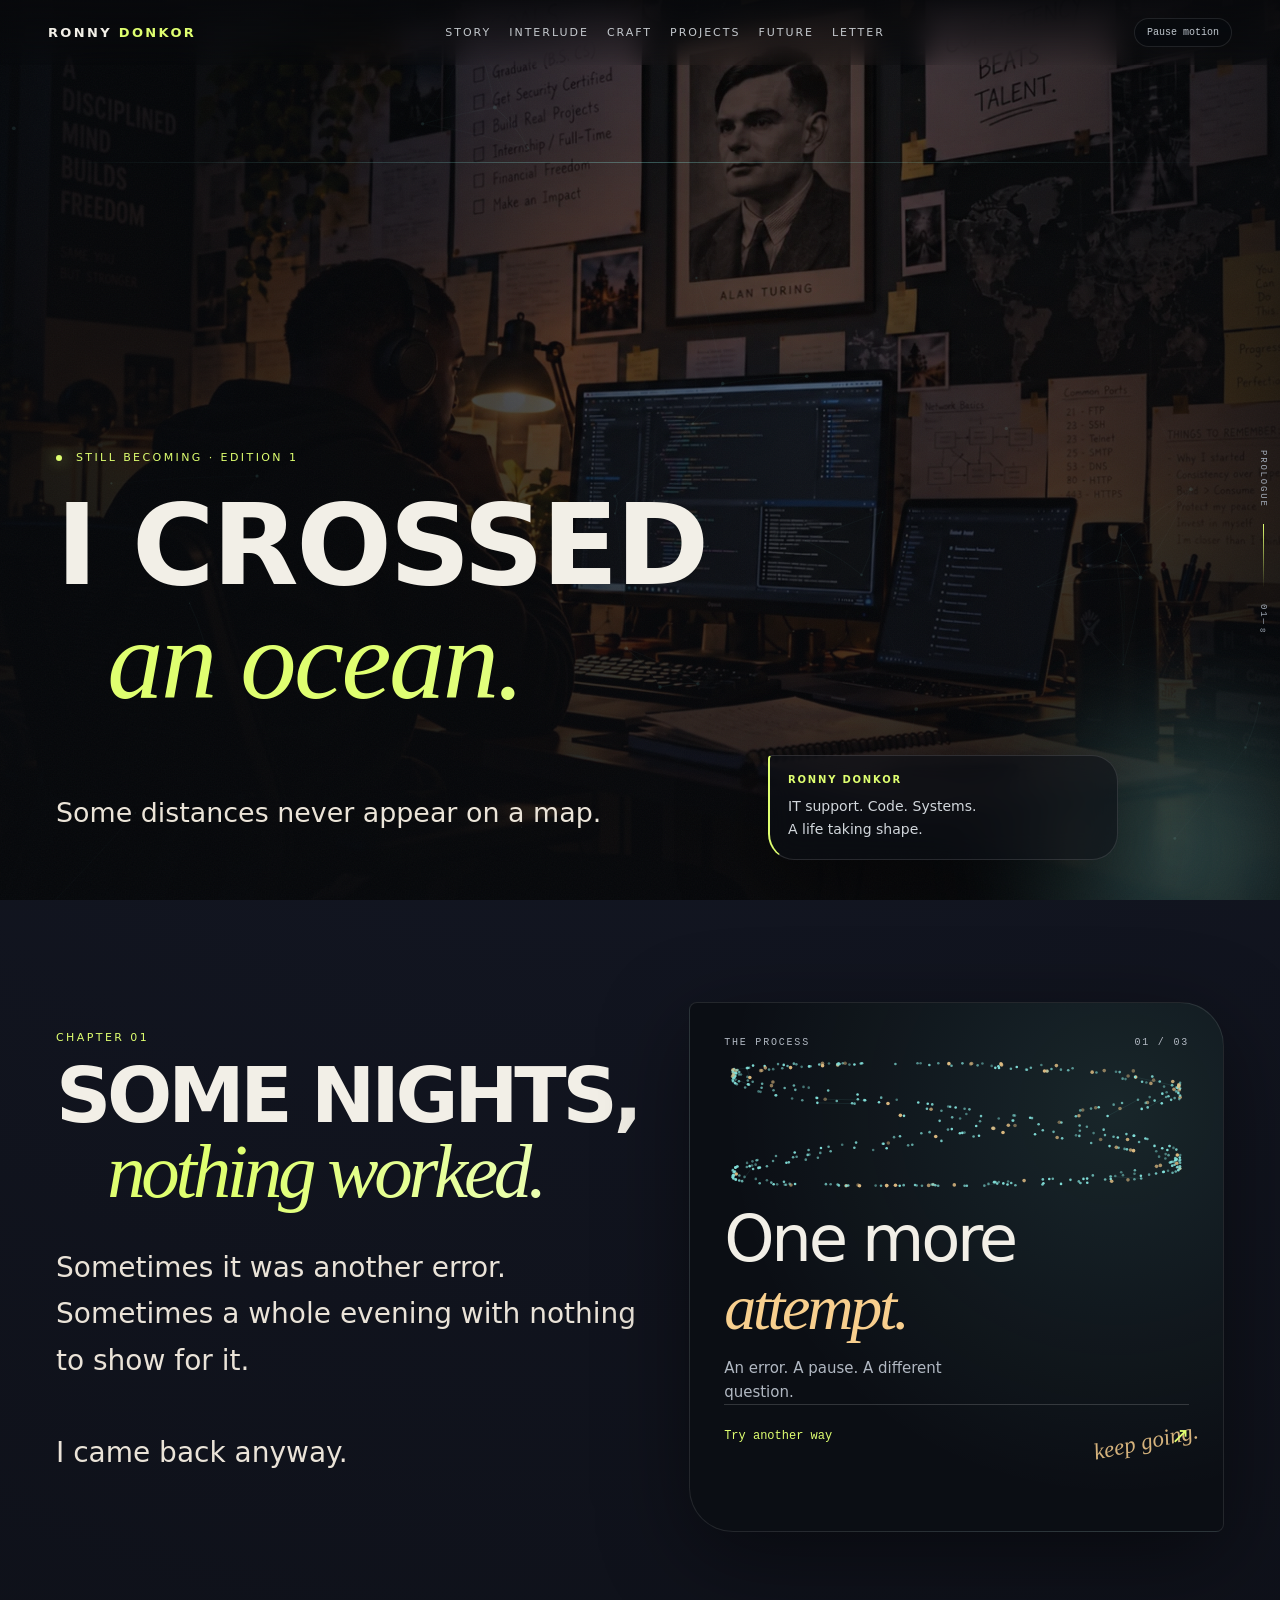
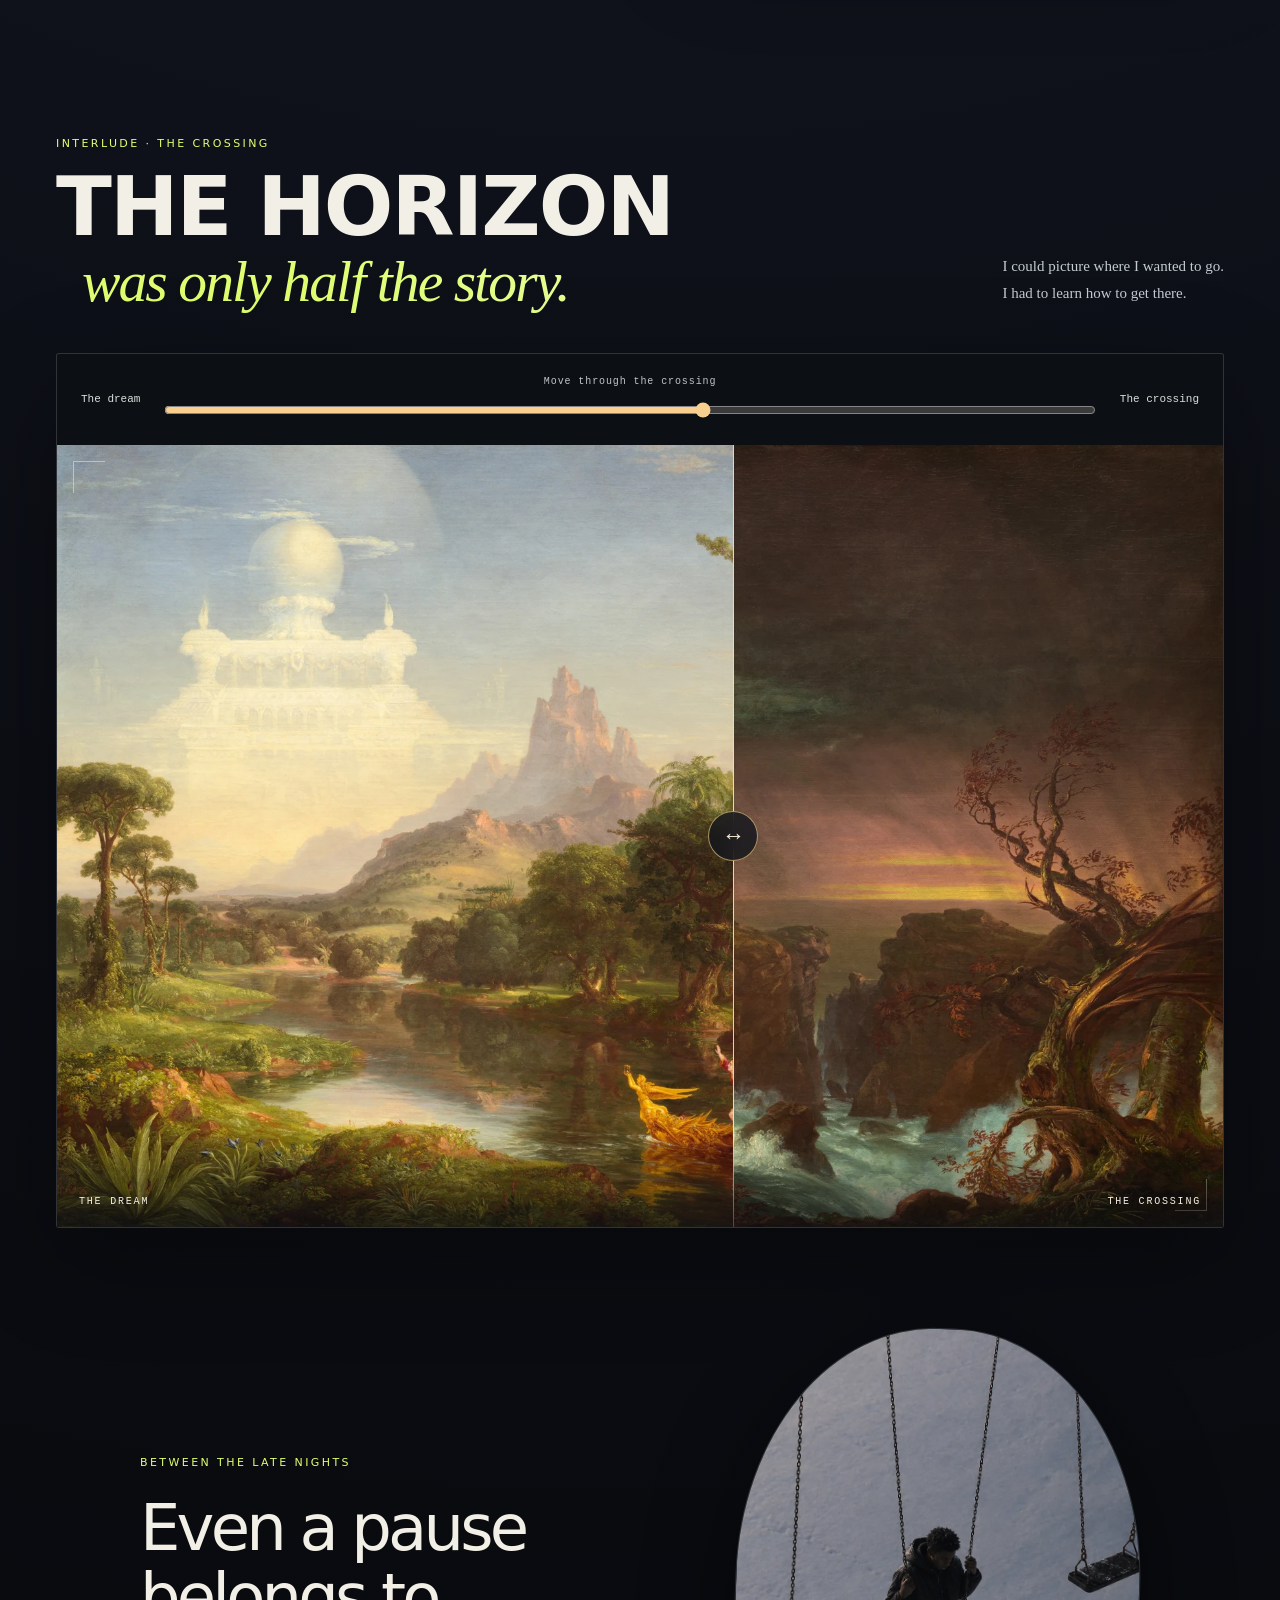
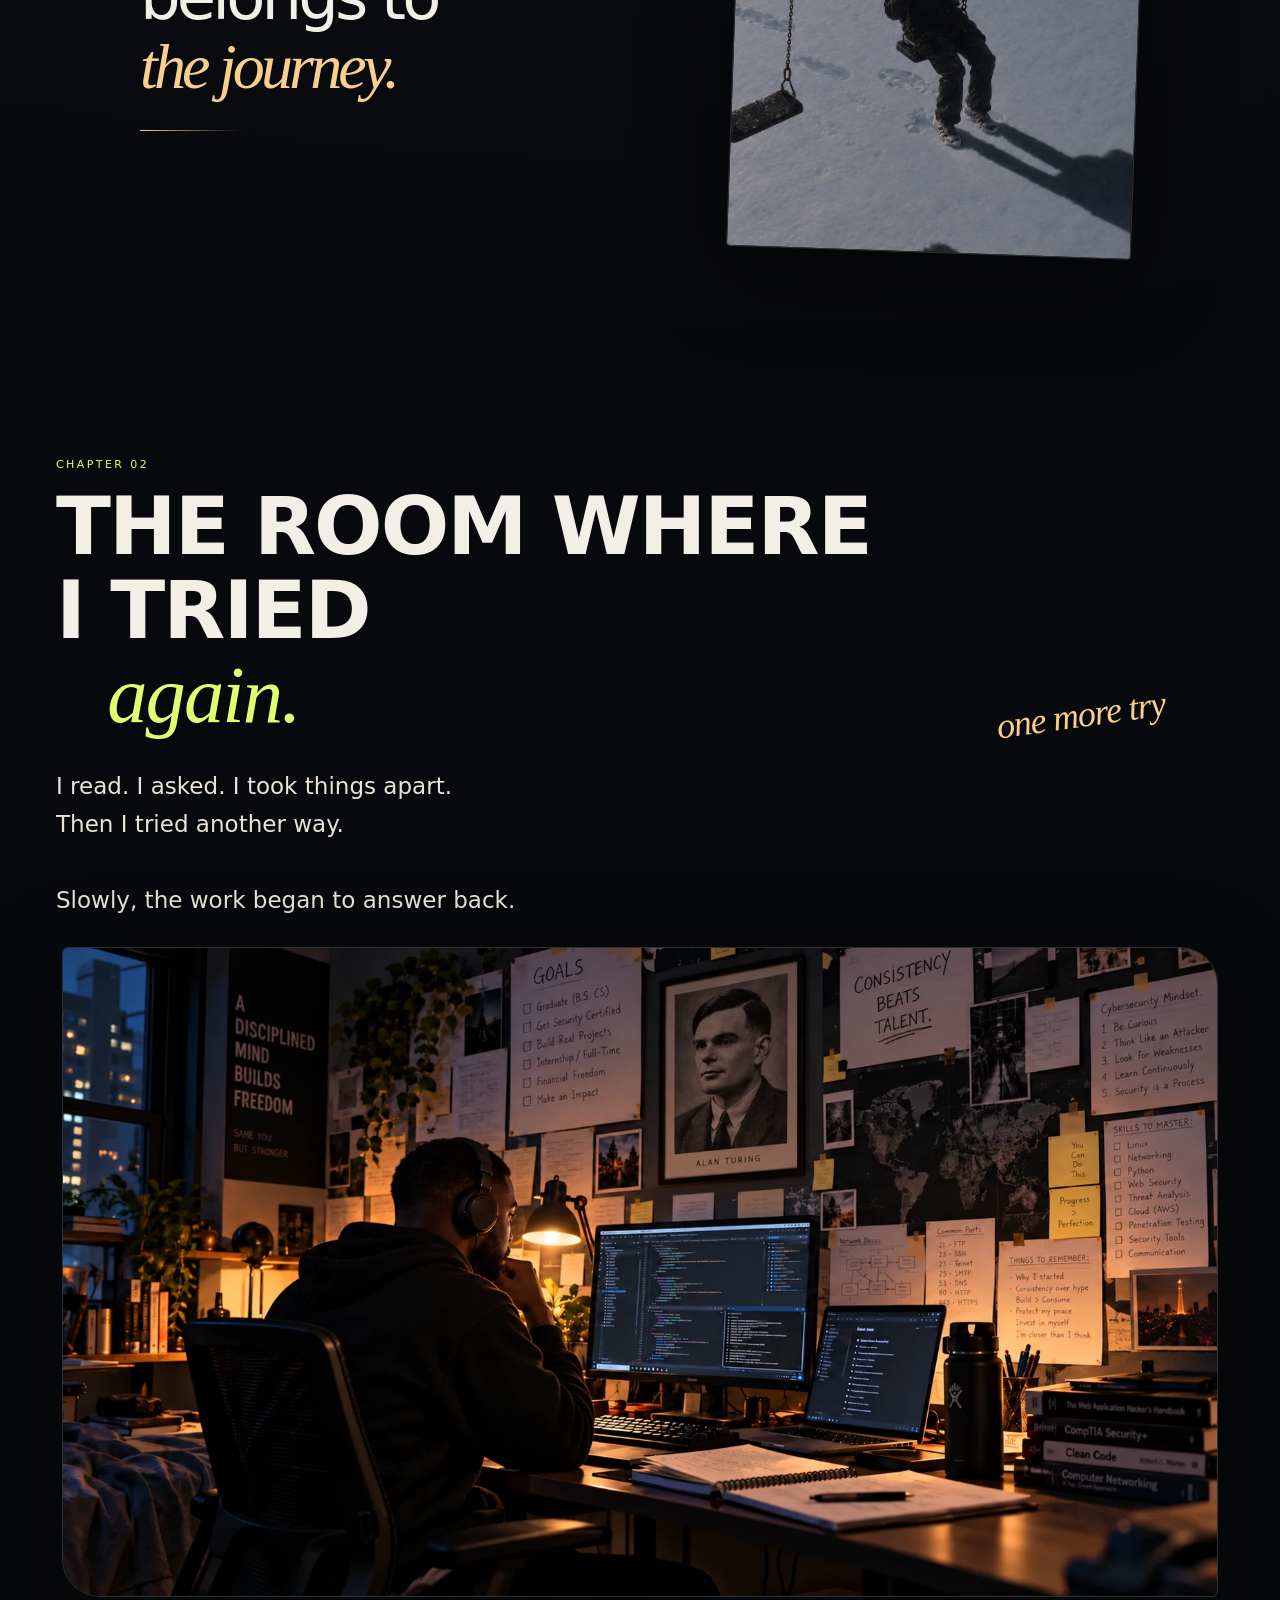
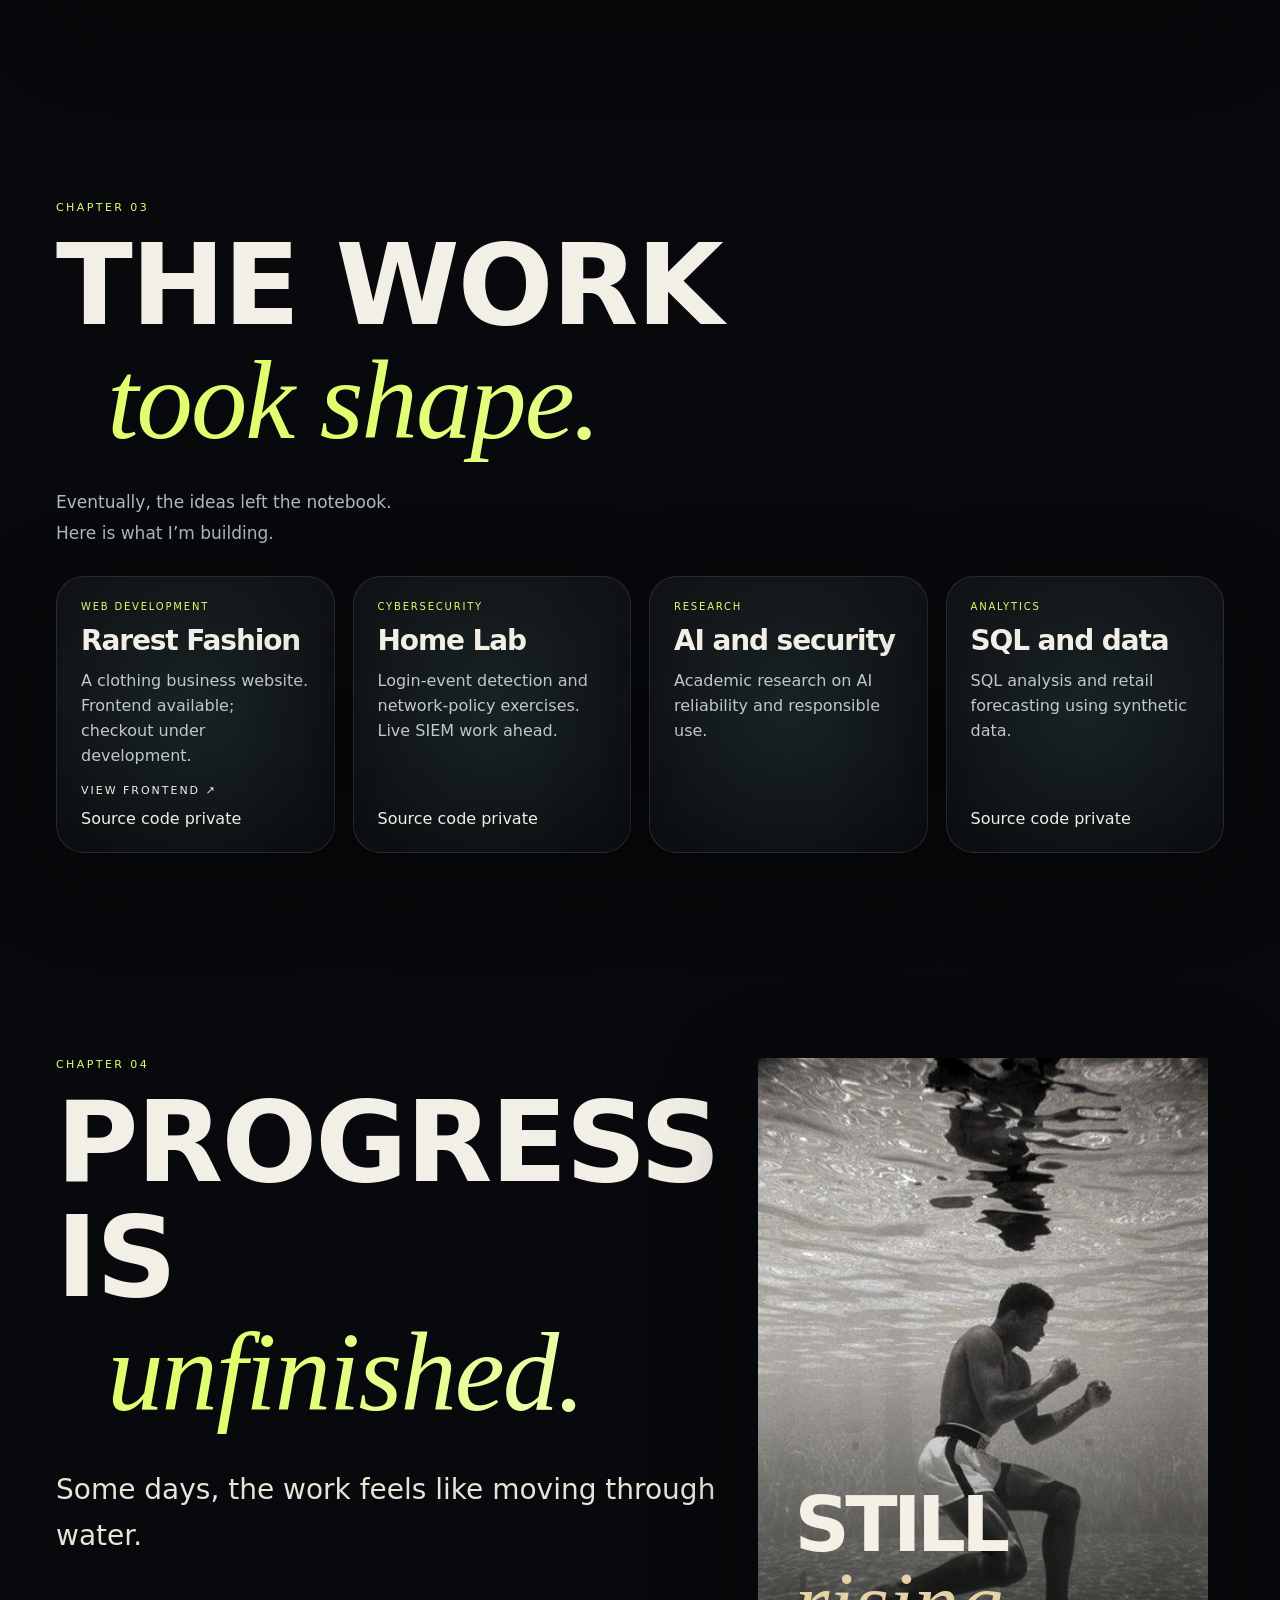
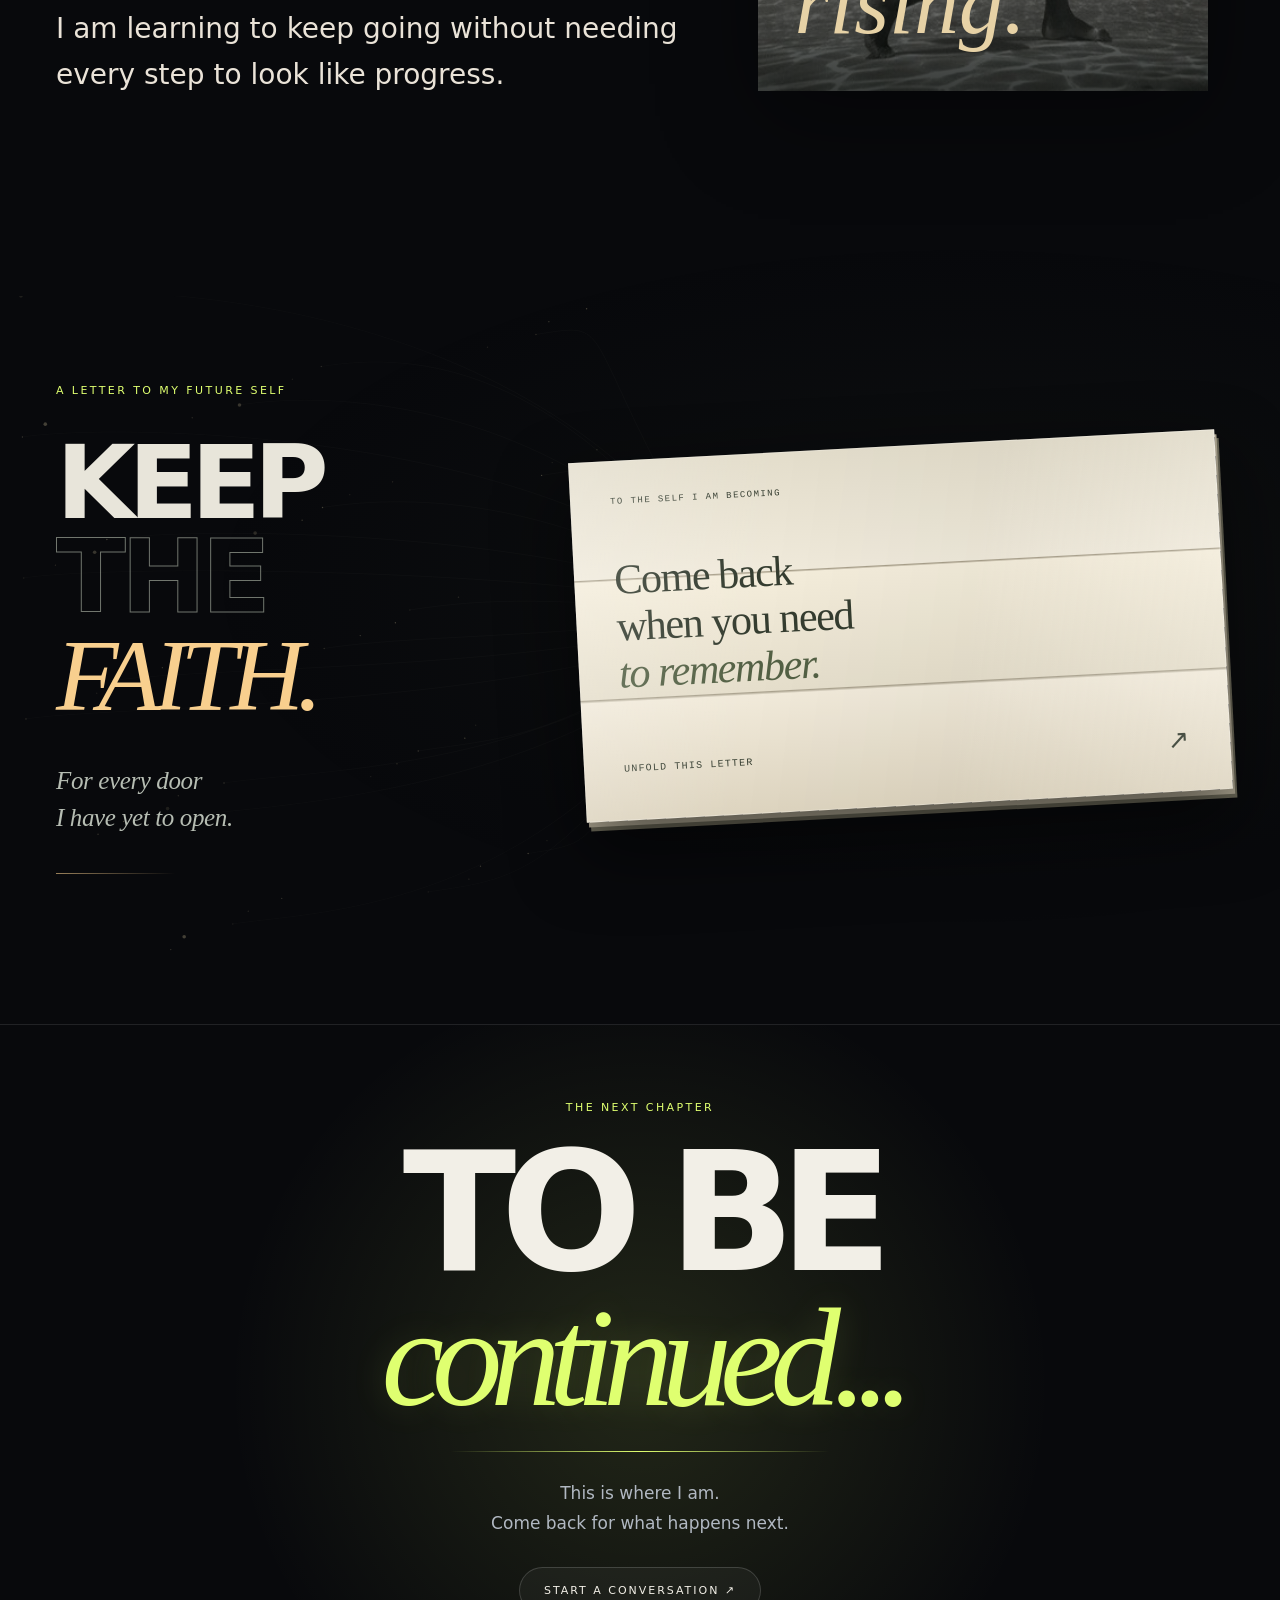
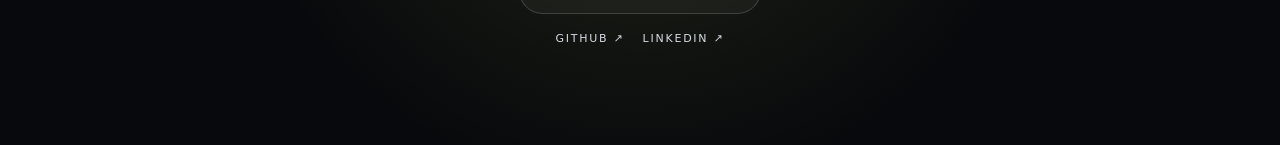
==== commit f5a955aa: "Restore public frontend on Sites while keeping source private" ====
--- a/index.html
+++ b/index.html
@@ -473,10 +473,10 @@
     </h2>
     <p class="copy reveal" style="max-width:720px">Eventually, the ideas left the notebook.<br>Here is what I’m building.</p>
     <div class="cards">
-      <article class="card reveal"><small>Web development</small><h3>Rarest Fashion</h3><p>A clothing business website. Frontend available; checkout under development.</p><a href="https://ronnydonkor7-coder.github.io/Clothing-store-RAREST-FASHION-/" target="_blank" rel="noopener">View frontend ↗</a><a href="https://github.com/ronnydonkor7-coder/Clothing-store-RAREST-FASHION-" target="_blank" rel="noopener">Source code ↗</a></article>
-      <article class="card reveal"><small>Cybersecurity</small><h3>Home Lab</h3><p>Login-event detection and network-policy exercises. Live SIEM work ahead.</p><a href="https://github.com/ronnydonkor7-coder/Cybersecurity-home-lab" target="_blank" rel="noopener">Explore lab ↗</a></article>
+      <article class="card reveal"><small>Web development</small><h3>Rarest Fashion</h3><p>A clothing business website. Frontend available; checkout under development.</p><a href="https://rarest-fashion-design-review.spunkymacaw9.chatgpt.site" target="_blank" rel="noopener">View frontend ↗</a><span class="private-code-note">Source code private</span></article>
+      <article class="card reveal"><small>Cybersecurity</small><h3>Home Lab</h3><p>Login-event detection and network-policy exercises. Live SIEM work ahead.</p><span class="private-code-note">Source code private</span></article>
       <article class="card reveal"><small>Research</small><h3>AI and security</h3><p>Academic research on AI reliability and responsible use.</p></article>
-      <article class="card reveal"><small>Analytics</small><h3>SQL and data</h3><p>SQL analysis and retail forecasting using synthetic data.</p><a href="https://github.com/ronnydonkor7-coder/sql-business-analytics" target="_blank" rel="noopener">SQL analytics ↗</a><a href="https://github.com/ronnydonkor7-coder/retail-demand-intelligence" target="_blank" rel="noopener">Forecasting project ↗</a></article>
+      <article class="card reveal"><small>Analytics</small><h3>SQL and data</h3><p>SQL analysis and retail forecasting using synthetic data.</p><span class="private-code-note">Source code private</span></article>
     </div>
   </div>
 </section>
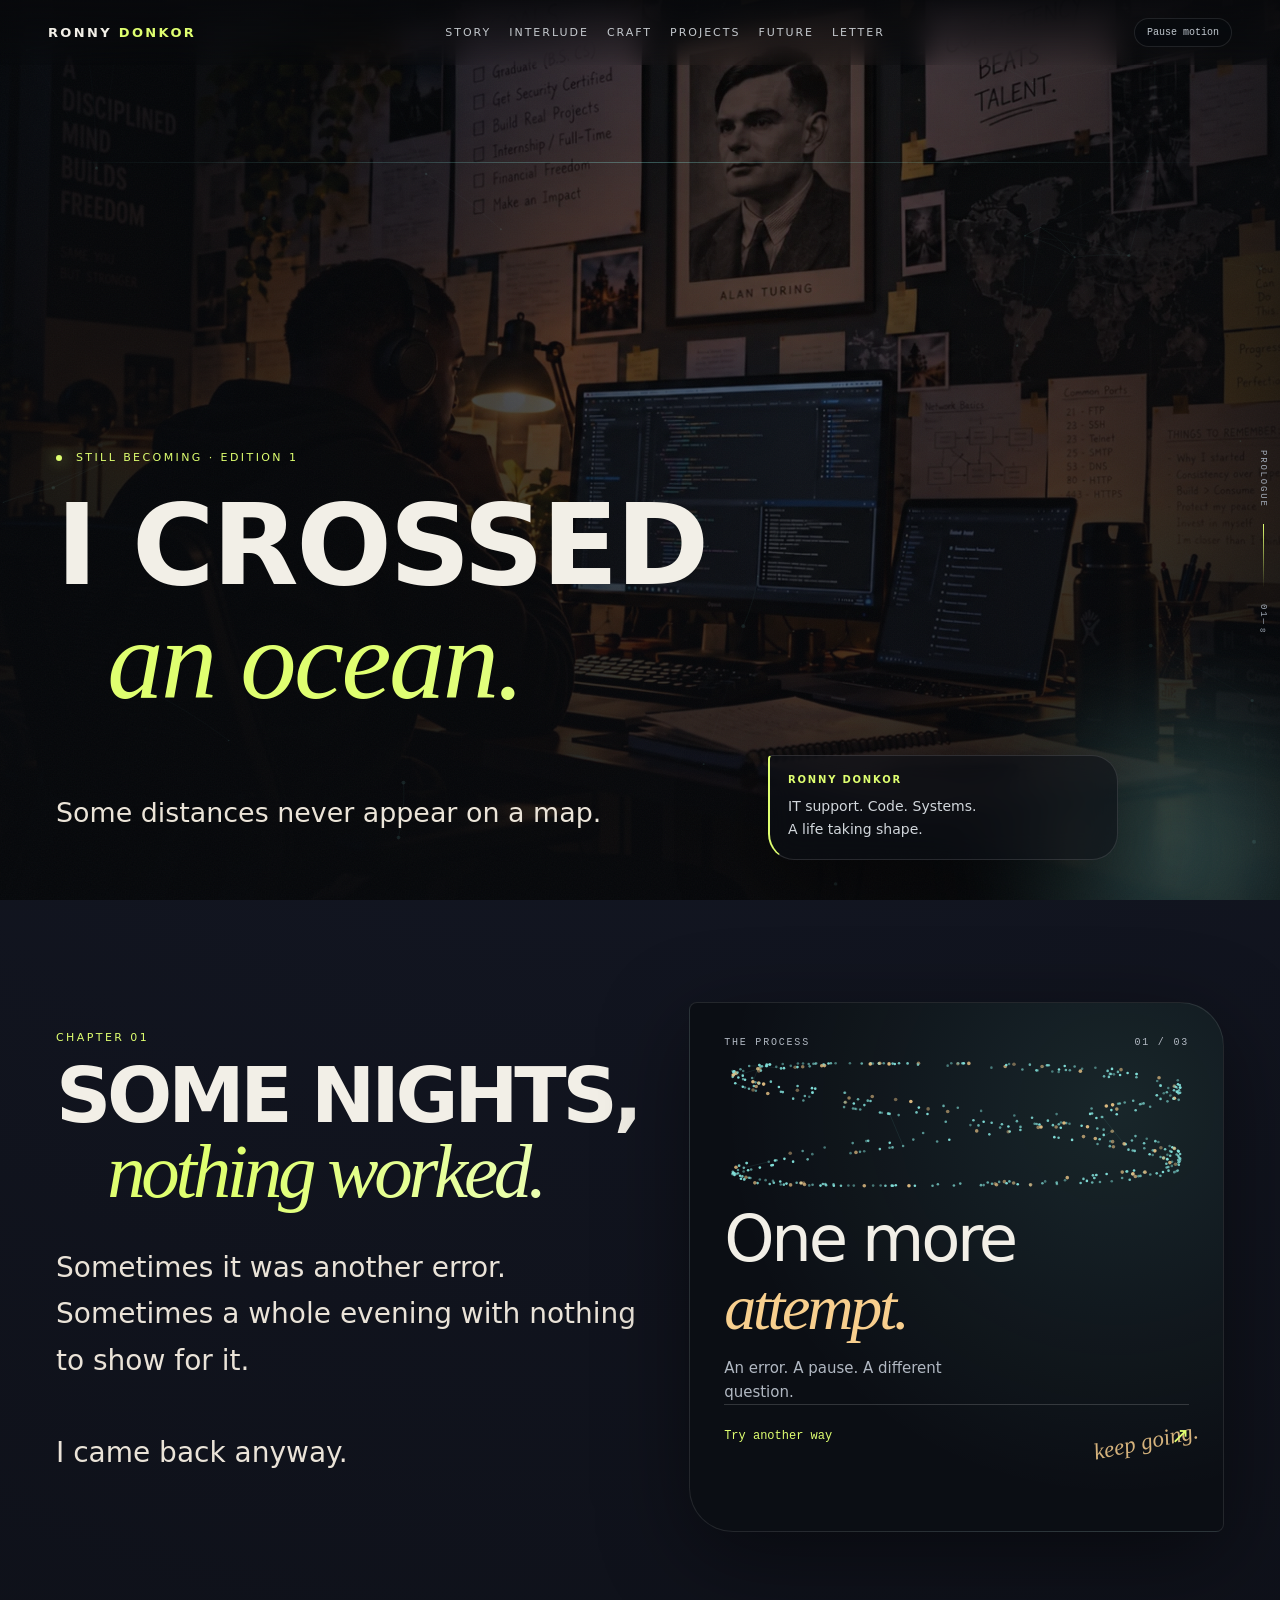
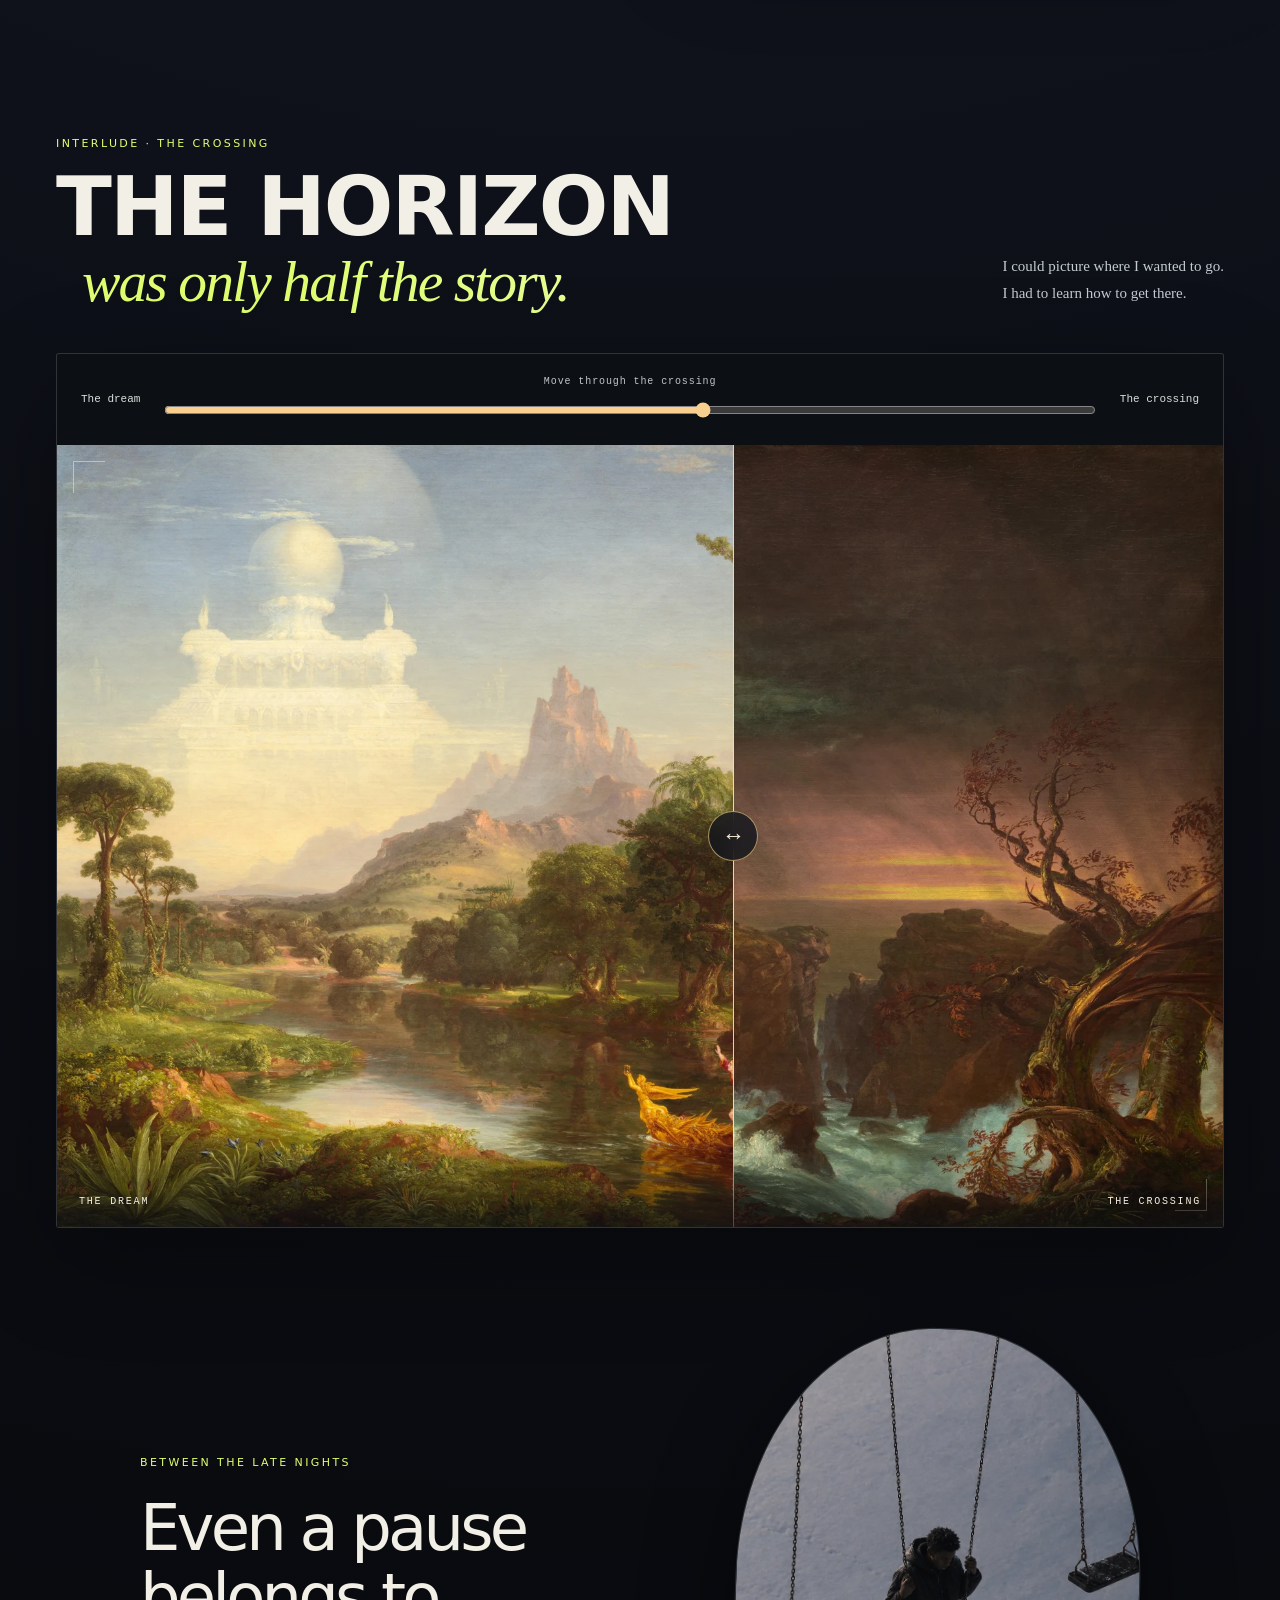
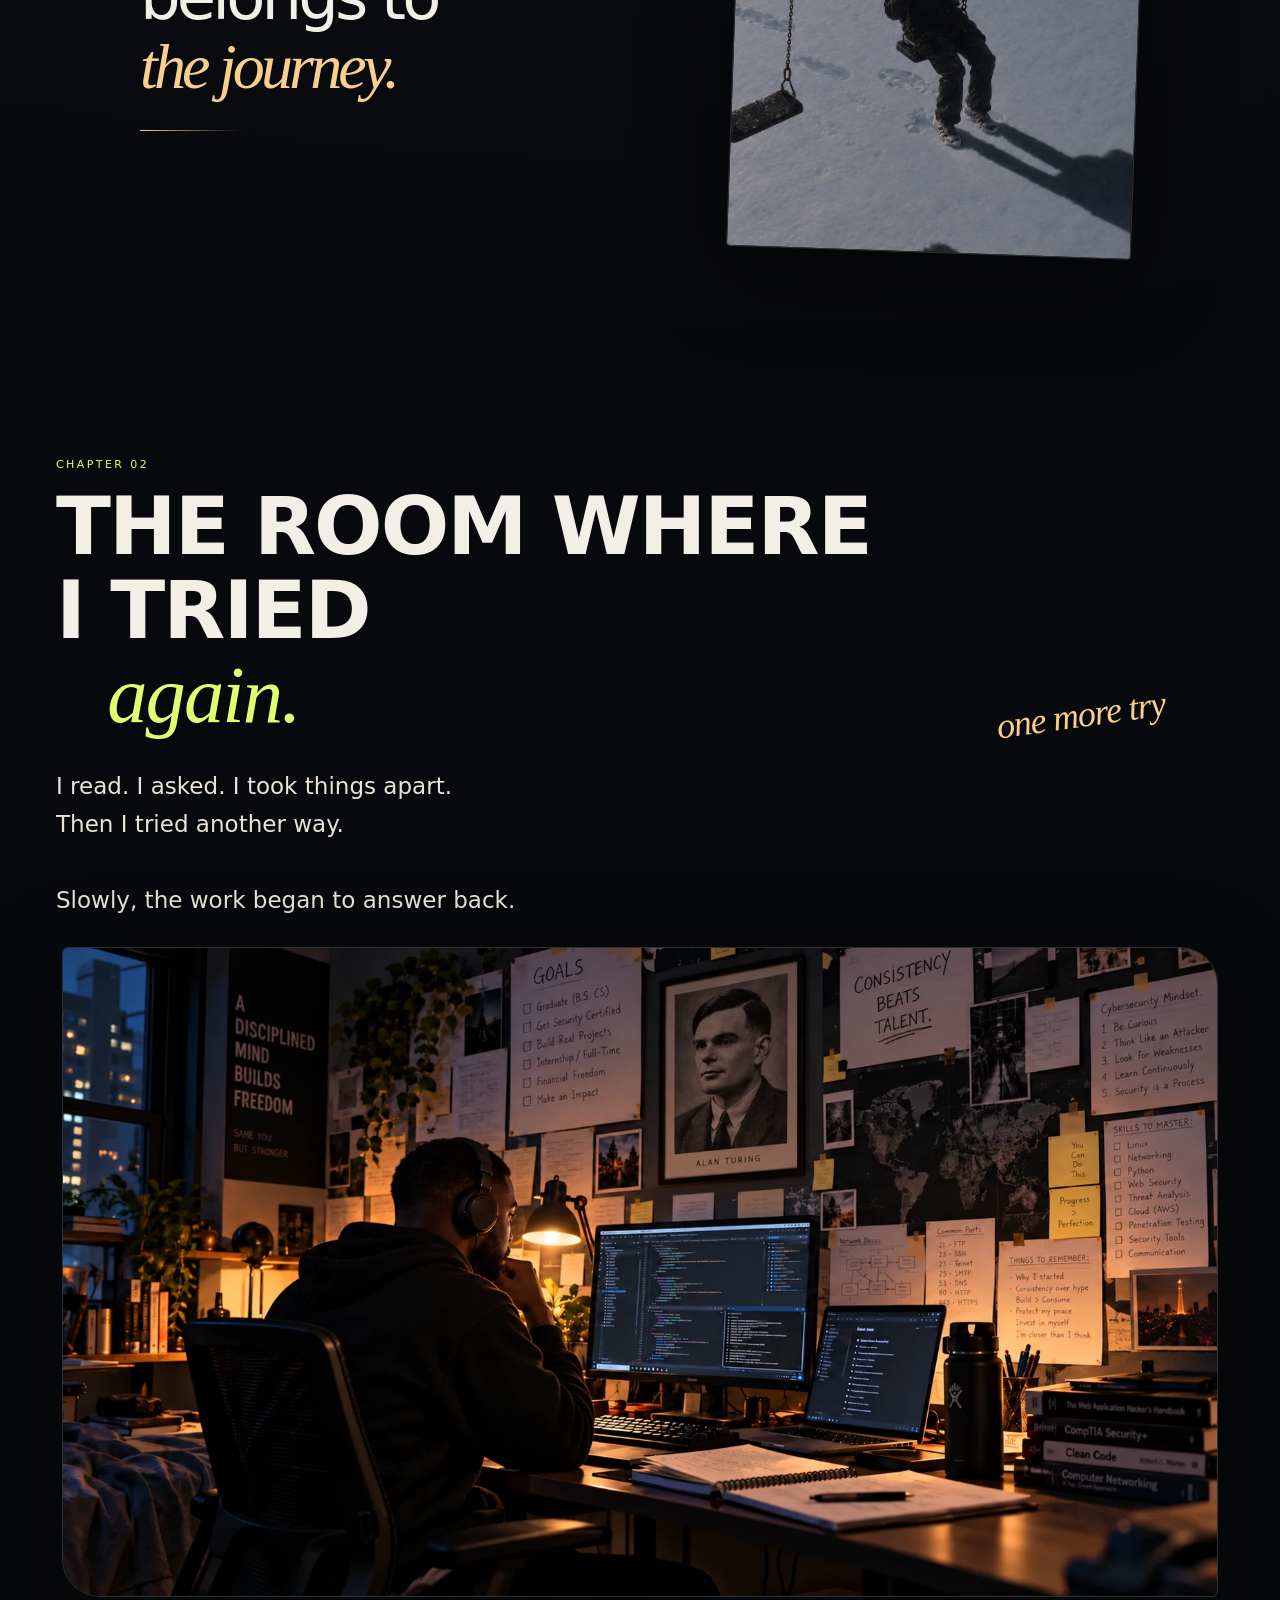
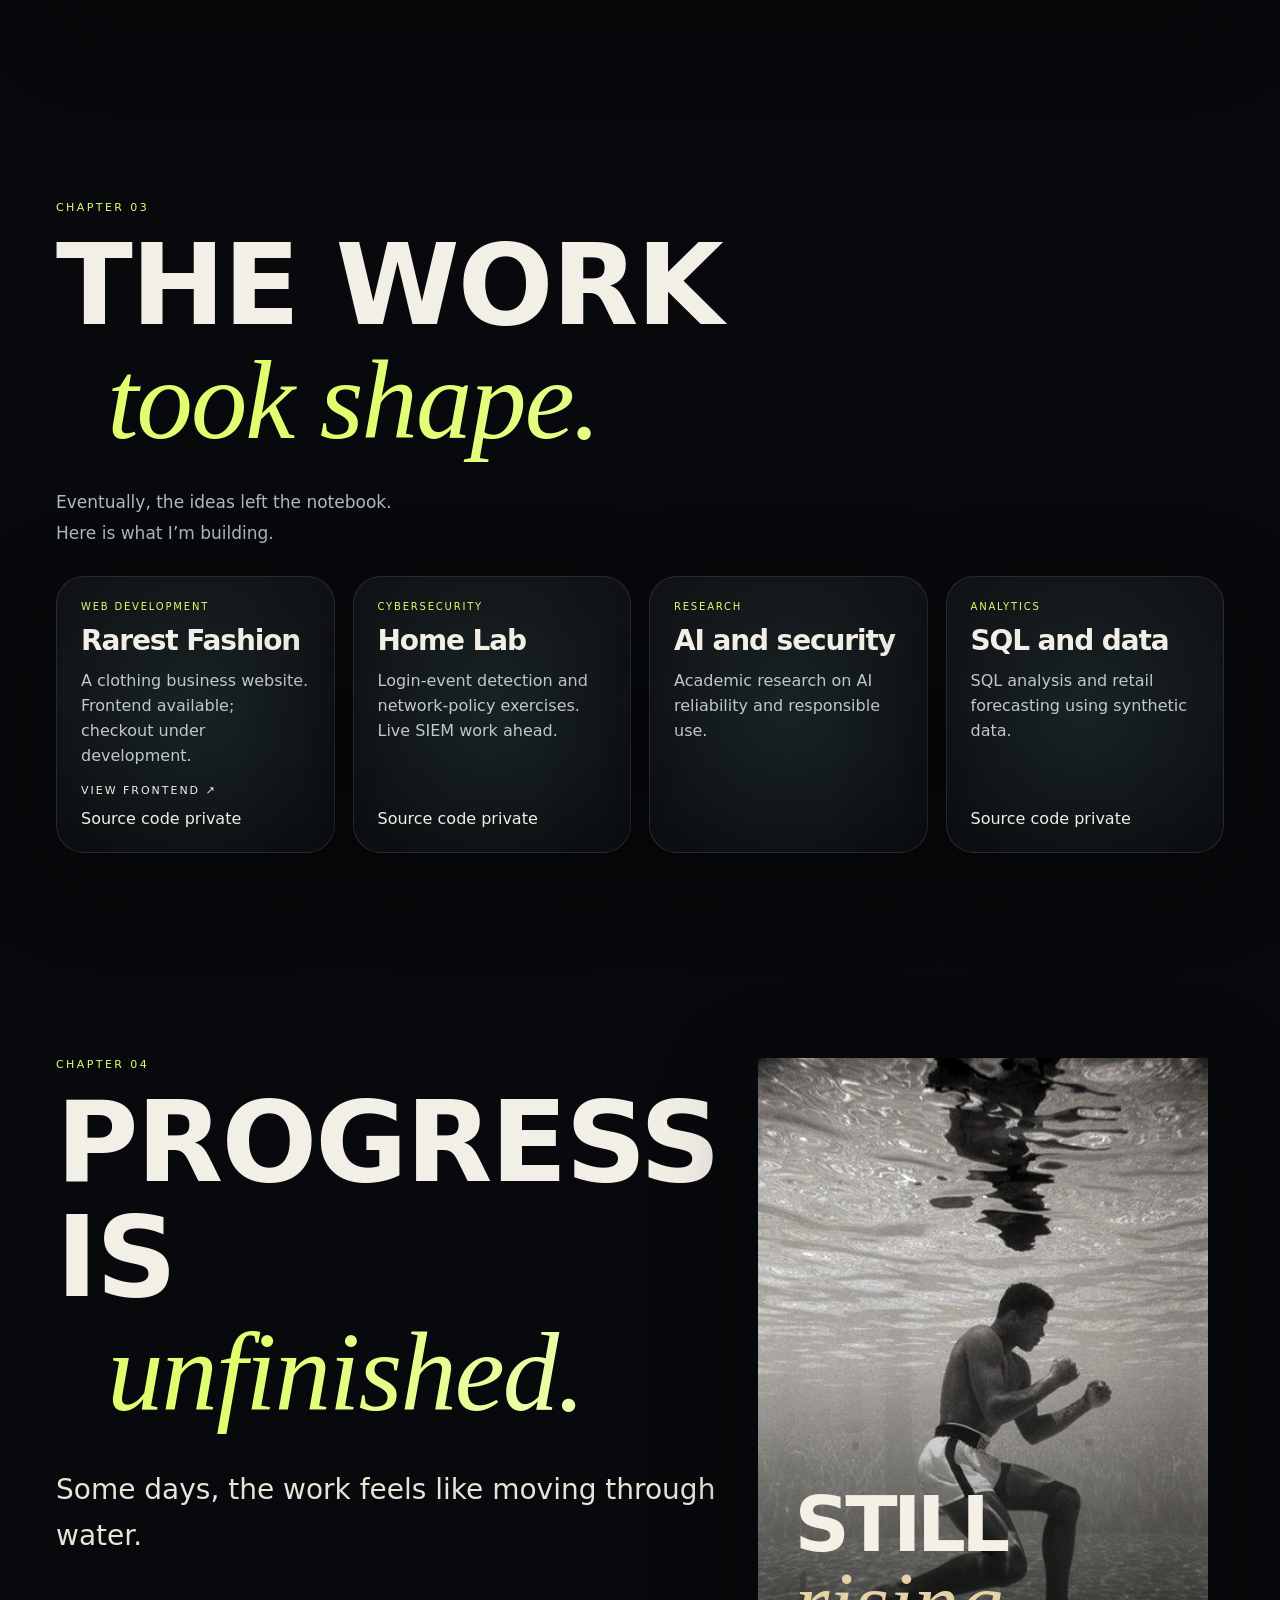
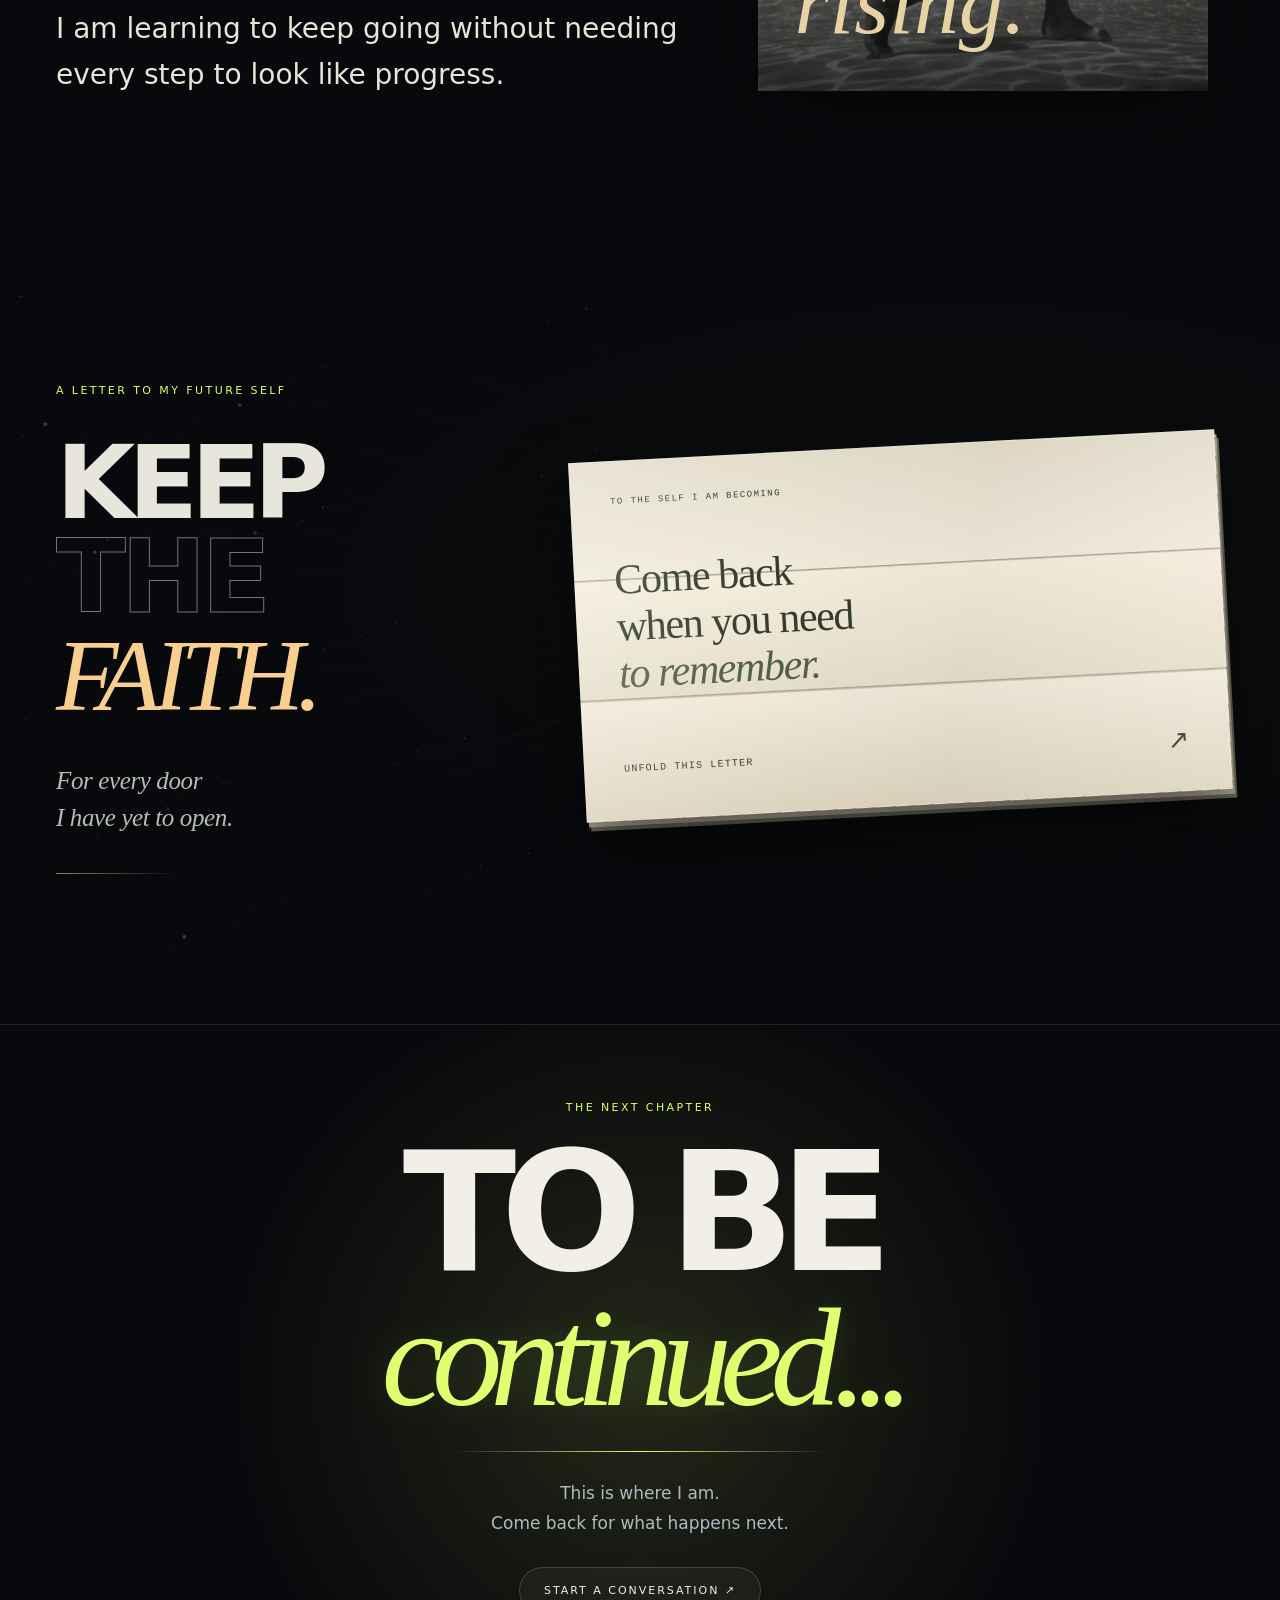
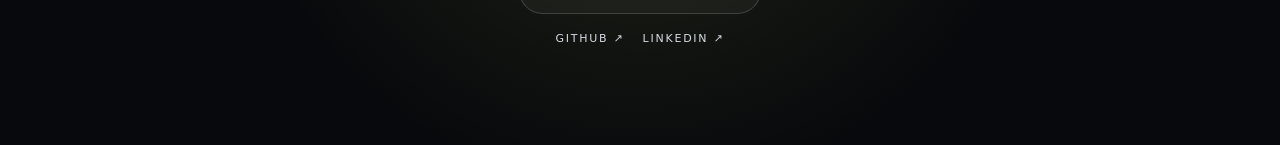
==== commit f830e8a2: "Move Still Becoming to Cloudflare address with private source" ====
--- a/index.html
+++ b/index.html
@@ -473,7 +473,7 @@
     </h2>
     <p class="copy reveal" style="max-width:720px">Eventually, the ideas left the notebook.<br>Here is what I’m building.</p>
     <div class="cards">
-      <article class="card reveal"><small>Web development</small><h3>Rarest Fashion</h3><p>A clothing business website. Frontend available; checkout under development.</p><a href="https://rarest-fashion-design-review.spunkymacaw9.chatgpt.site" target="_blank" rel="noopener">View frontend ↗</a><span class="private-code-note">Source code private</span></article>
+      <article class="card reveal"><small>Web development</small><h3>Rarest Fashion</h3><p>A clothing business website. Frontend available; checkout under development.</p><a href="https://rarestfashionofficial.com" target="_blank" rel="noopener">View frontend ↗</a><span class="private-code-note">Source code private</span></article>
       <article class="card reveal"><small>Cybersecurity</small><h3>Home Lab</h3><p>Login-event detection and network-policy exercises. Live SIEM work ahead.</p><span class="private-code-note">Source code private</span></article>
       <article class="card reveal"><small>Research</small><h3>AI and security</h3><p>Academic research on AI reliability and responsible use.</p></article>
       <article class="card reveal"><small>Analytics</small><h3>SQL and data</h3><p>SQL analysis and retail forecasting using synthetic data.</p><span class="private-code-note">Source code private</span></article>
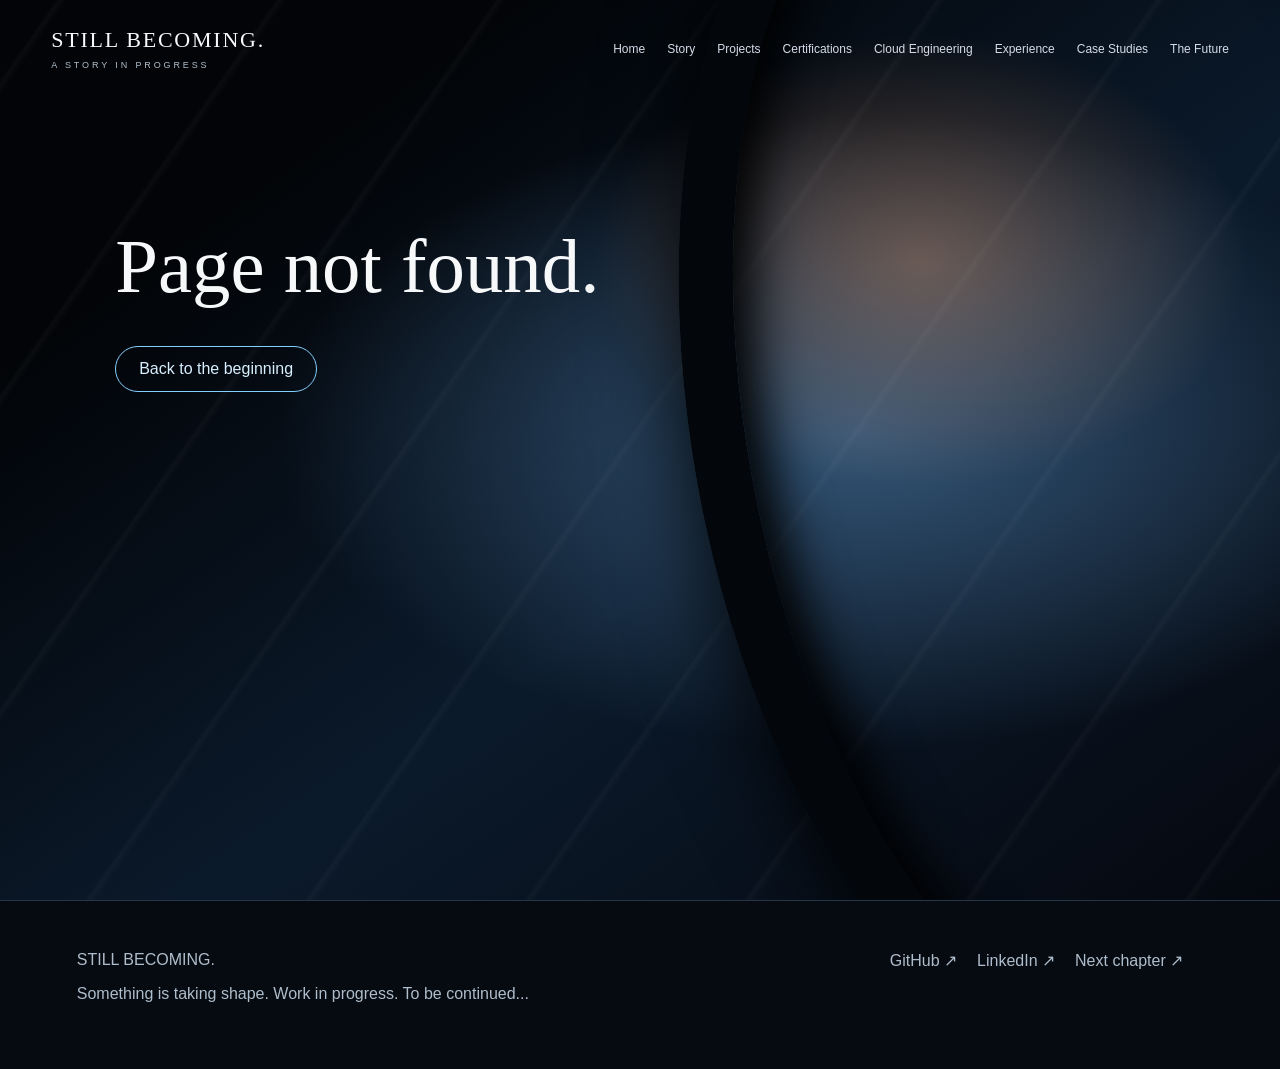
==== commit 990b0736: "Build animated Hello World multi-page Still Becoming experience" ====
--- a/index.html
+++ b/index.html
@@ -1,632 +1,22 @@
 <!doctype html>
-<html lang="en">
-<head>
-<meta charset="utf-8">
-<meta name="viewport" content="width=device-width, initial-scale=1">
-<title>Ronny Donkor — Still Becoming / Edition 1</title>
-<meta name="description" content="Still Becoming — a visual story of persistence, progress and the work taking shape. By Ronny Donkor.">
-<style>
-:root{--bg:#07080c;--panel:#10141a;--soft:#131922;--text:#f2efe7;--muted:#b1b8c2;--line:rgba(255,255,255,.10);--lime:#dfff70;--teal:#8ff7ef;--rose:#ff8fa1;--gold:#f8cf8e;--shadow:0 24px 90px rgba(0,0,0,.45);}
-*{box-sizing:border-box}html{scroll-behavior:smooth}body{margin:0;font-family:Inter,ui-sans-serif,system-ui,-apple-system,BlinkMacSystemFont,"Segoe UI",sans-serif;background:radial-gradient(circle at top,#151927 0,#08090c 44%),var(--bg);color:var(--text);overflow-x:hidden}img{display:block;max-width:100%}a{color:inherit}::selection{background:var(--lime);color:#0d1108}
-body::before{content:"";position:fixed;inset:0;pointer-events:none;opacity:.06;background-image:url("data:image/svg+xml,%3Csvg xmlns='http://www.w3.org/2000/svg' width='140' height='140' viewBox='0 0 140 140'%3E%3Cfilter id='n'%3E%3CfeTurbulence type='fractalNoise' baseFrequency='.75' numOctaves='2'/%3E%3C/filter%3E%3Crect width='140' height='140' filter='url(%23n)' opacity='.55'/%3E%3C/svg%3E");z-index:1}
-#progress{position:fixed;inset:0 auto auto 0;height:3px;width:0;background:linear-gradient(90deg,var(--teal),var(--lime));z-index:999}
-nav{position:fixed;top:0;left:0;right:0;z-index:80;display:flex;justify-content:space-between;align-items:center;padding:18px clamp(16px,4vw,48px);background:linear-gradient(180deg,rgba(8,9,12,.9),rgba(8,9,12,.45),transparent);backdrop-filter:blur(14px)}
-.brand{text-decoration:none;font-size:13px;letter-spacing:.18em;text-transform:uppercase;font-weight:700}.brand span{color:var(--lime)}
-.links{display:flex;gap:18px;flex-wrap:wrap}.links a{text-decoration:none;font-size:11px;letter-spacing:.18em;text-transform:uppercase;color:#dce1e6;opacity:.88}.links a:hover{opacity:1;color:var(--lime)}
-.hero{position:relative;min-height:100svh;display:grid;align-items:end;padding:120px clamp(16px,5vw,56px) 40px;overflow:hidden}.hero-bg{position:absolute;inset:0;background:linear-gradient(90deg,rgba(6,8,11,.88),rgba(6,8,11,.58) 36%,rgba(6,8,11,.18) 62%,rgba(6,8,11,.78)),linear-gradient(180deg,rgba(8,9,12,.08),rgba(8,9,12,.88) 96%),url('[data-uri]') center/cover no-repeat;transform:scale(1.03)}
-.hero::after{content:"";position:absolute;inset:auto -10vw -20vh auto;width:36vw;height:36vw;border-radius:50%;background:radial-gradient(circle,rgba(143,247,239,.26),rgba(143,247,239,0) 62%);filter:blur(36px);pointer-events:none}
-.wrap{max-width:1320px;margin:0 auto;position:relative;z-index:2;width:100%}.section{position:relative;padding:110px clamp(16px,5vw,56px);z-index:2}
-.kicker{font-size:11px;letter-spacing:.22em;text-transform:uppercase;color:var(--lime)}
-.hero-grid{display:grid;grid-template-columns:1.2fr .8fr;gap:28px;align-items:end}
-.hero-copy{max-width:650px;font-size:clamp(18px,2.2vw,28px);line-height:1.58;color:#ebe4d8}
-.float-card{max-width:350px;background:rgba(12,15,21,.62);backdrop-filter:blur(14px);border:1px solid rgba(255,255,255,.12);padding:18px;border-radius:24px;box-shadow:var(--shadow)}
-.float-card strong{display:block;font-size:10px;letter-spacing:.18em;text-transform:uppercase;color:var(--lime);margin-bottom:10px}.float-card p{margin:0;line-height:1.65;color:#d2d7dc;font-size:14px}
-.label{font-size:11px;letter-spacing:.22em;text-transform:uppercase;color:var(--lime)}
-.lead{font-size:clamp(18px,2.2vw,28px);line-height:1.65;color:#eae3d8;max-width:800px} .copy{font-size:17px;line-height:1.8;color:var(--muted)}
-.split{display:grid;grid-template-columns:1.05fr .95fr;gap:42px;align-items:start}
-.panel{background:linear-gradient(180deg,rgba(255,255,255,.03),rgba(255,255,255,.01));border:1px solid var(--line);border-radius:30px;padding:24px;box-shadow:var(--shadow)}
-.pull{font-size:clamp(32px,5vw,64px);line-height:1.05;letter-spacing:-.05em;margin:0} .pull em{font-family:Georgia,serif;font-style:italic;color:var(--gold);font-weight:500}
-.bighead{margin:14px 0 20px;line-height:.9;letter-spacing:-.08em}
-.bighead .glitch-line{display:block;font-size:clamp(42px,8.8vw,122px);font-weight:800;text-transform:uppercase}
-.bighead .glitch-line.alt{font-family:Georgia,serif;font-style:italic;font-weight:500;text-transform:none;color:var(--lime);margin-left:clamp(12px,4vw,70px)}
-.glitch-line{position:relative;isolation:isolate;filter:drop-shadow(0 0 0 transparent)}
-.glitch-line::before,.glitch-line::after{content:attr(data-text);position:absolute;inset:0;pointer-events:none;opacity:0}
-.glitch-line::before{color:var(--teal);transform:translate(0);text-shadow:-2px 0 var(--teal)}
-.glitch-line::after{color:var(--rose);transform:translate(0);text-shadow:2px 0 var(--rose)}
-.glitching .glitch-line{animation:textFlicker 7.6s linear infinite}
-.glitching .glitch-line::before{animation:glitchBefore 7.6s linear infinite}
-.glitching .glitch-line::after{animation:glitchAfter 7.6s linear infinite}
-@keyframes textFlicker{0%,92%,100%{opacity:1;filter:none}93%{opacity:.15}93.4%{opacity:1}94.1%{opacity:.38}94.3%{opacity:1}95.1%{opacity:.06}95.4%{opacity:1}}
-@keyframes glitchBefore{0%,92%,100%{opacity:0;transform:none;clip-path:inset(0)}93.1%{opacity:.85;transform:translate(5px,-2px);clip-path:inset(0 0 58% 0)}93.4%{opacity:0}94.1%{opacity:.65;transform:translate(-6px,1px);clip-path:inset(48% 0 18% 0)}94.4%{opacity:0}95.1%{opacity:.7;transform:translate(3px,0);clip-path:inset(70% 0 0 0)}95.4%{opacity:0}}
-@keyframes glitchAfter{0%,92%,100%{opacity:0;transform:none;clip-path:inset(0)}93.2%{opacity:.75;transform:translate(-6px,1px);clip-path:inset(60% 0 0 0)}93.5%{opacity:0}94.2%{opacity:.65;transform:translate(5px,-1px);clip-path:inset(0 0 45% 0)}94.5%{opacity:0}95.2%{opacity:.5;transform:translate(-3px,0);clip-path:inset(20% 0 42% 0)}95.4%{opacity:0}}
-.media-grid{display:grid;grid-template-columns:.88fr 1.12fr;gap:20px;align-items:start;margin-top:30px}
-.photo{position:relative;overflow:hidden;border-radius:28px;border:1px solid rgba(255,255,255,.12);background:#0f141a;box-shadow:var(--shadow)} .photo img{width:100%;height:100%;object-fit:cover;transition:transform .5s ease} .photo:hover img{transform:scale(1.03)}
-.photo.tall{height:560px} .photo.small{height:260px} .photo.room{height:700px}
-.note{position:absolute;left:16px;bottom:16px;max-width:75%;padding:12px 14px;border-radius:18px;background:rgba(10,12,16,.70);backdrop-filter:blur(12px);border:1px solid rgba(255,255,255,.12)} .note strong{display:block;font-size:10px;letter-spacing:.18em;text-transform:uppercase;color:var(--lime);margin-bottom:5px} .note p{margin:0;font-size:13px;line-height:1.55;color:#ece8e0}
-.text-col{display:grid;gap:18px} .bullet{display:grid;grid-template-columns:auto 1fr;gap:14px;padding-top:14px;border-top:1px solid rgba(255,255,255,.12)} .bullet span{font-size:10px;letter-spacing:.18em;text-transform:uppercase;color:var(--lime)} .bullet p{margin:0;line-height:1.7;color:#c0c7cf}
-.cards{display:grid;grid-template-columns:repeat(4,1fr);gap:18px;margin-top:28px} .card{padding:24px;border-radius:28px;border:1px solid rgba(255,255,255,.12);background:linear-gradient(180deg,rgba(255,255,255,.03),rgba(255,255,255,.01));box-shadow:var(--shadow);display:grid;gap:12px} .card small{font-size:10px;letter-spacing:.18em;text-transform:uppercase;color:var(--lime)} .card h3{margin:0;font-size:28px;letter-spacing:-.04em} .card p{margin:0;color:#c1c7cf;line-height:1.72} .card a{text-decoration:none;font-size:11px;letter-spacing:.18em;text-transform:uppercase;margin-top:4px} .card a:hover{color:var(--lime)}
-.future-grid{display:grid;grid-template-columns:.9fr 1.1fr;gap:24px;align-items:start} .path-panel{border:1px solid rgba(255,255,255,.12);border-radius:32px;padding:24px;background:radial-gradient(circle at top left, rgba(143,247,239,.13), rgba(0,0,0,0) 45%), linear-gradient(180deg,#10151c,#0c1015);box-shadow:var(--shadow)}
-.path{position:relative;height:340px;border-radius:22px;overflow:hidden;background:linear-gradient(180deg,rgba(255,255,255,.04),rgba(255,255,255,.01))} .path svg{position:absolute;inset:0;width:100%;height:100%} .tag{position:absolute;padding:10px 12px;border-radius:999px;background:rgba(9,12,16,.76);border:1px solid rgba(255,255,255,.12);font-size:11px;letter-spacing:.12em;text-transform:uppercase} .tag.a{left:6%;bottom:18%} .tag.b{left:28%;top:58%} .tag.c{left:55%;top:36%} .tag.d{right:8%;top:14%}
-.finale{padding:130px 16px 100px;text-align:center;position:relative;overflow:hidden} .finale::before{content:"";position:absolute;inset:0;background:radial-gradient(circle at center,rgba(223,255,112,.12),rgba(0,0,0,0) 56%)} .finale>*{position:relative;z-index:2}
-.teaser{max-width:980px;margin:32px auto 34px;padding:26px;border-radius:32px;border:1px solid rgba(255,255,255,.12);background:linear-gradient(180deg,rgba(255,255,255,.04),rgba(255,255,255,.02));box-shadow:var(--shadow);position:relative;overflow:hidden;text-align:left} .teaser::after{content:"";position:absolute;inset:0;background:linear-gradient(120deg,transparent 0%,rgba(255,255,255,.06) 48%,transparent 58%);transform:translateX(-120%);animation:scan 5.2s linear infinite}
-.teaser-top,.teaser-bottom{display:flex;justify-content:space-between;gap:12px;flex-wrap:wrap;font-size:11px;letter-spacing:.18em;text-transform:uppercase;color:#d6dde3} .pulse{display:inline-block;width:8px;height:8px;border-radius:50%;background:var(--lime);margin-right:10px;box-shadow:0 0 12px var(--lime);animation:pulse 1.4s ease-in-out infinite}
-.teaser-main{display:grid;grid-template-columns:auto 1fr;gap:18px;align-items:end;padding:18px 0 14px} .teaser-num{font-size:clamp(58px,10vw,120px);line-height:.82;letter-spacing:-.08em;color:rgba(255,255,255,.14);font-weight:800} .teaser-copy small{display:block;font-size:10px;letter-spacing:.18em;text-transform:uppercase;color:var(--lime);margin-bottom:10px} .teaser-copy strong{display:block;font-size:clamp(34px,5vw,74px);line-height:.92;letter-spacing:-.07em} .teaser-copy strong em{font-family:Georgia,serif;font-style:italic;font-weight:500;color:var(--lime)} .teaser-copy p{margin:12px 0 0;color:#d2d8de;font-size:17px;line-height:1.7} .teaser-bottom span b{font-weight:700;color:var(--lime)}
-@keyframes scan{0%{transform:translateX(-120%)}100%{transform:translateX(120%)}} @keyframes pulse{0%,100%{transform:scale(1);opacity:1}50%{transform:scale(1.25);opacity:.72}}
-.end-head{margin:0 auto 20px;line-height:.86;letter-spacing:-.08em;max-width:900px} .end-head .glitch-line{font-size:clamp(58px,12vw,158px)} .end-head .glitch-line.alt{font-size:clamp(54px,10vw,120px)}
-.cta{display:inline-flex;align-items:center;gap:16px;padding:16px 24px;border-radius:999px;border:1px solid rgba(255,255,255,.16);text-decoration:none;letter-spacing:.18em;text-transform:uppercase;font-size:11px;background:rgba(255,255,255,.04)} .cta:hover{background:var(--lime);color:#111;border-color:var(--lime)} .socials{margin-top:18px;display:flex;justify-content:center;gap:18px;flex-wrap:wrap} .socials a{font-size:11px;letter-spacing:.16em;text-transform:uppercase;text-decoration:none;color:#d5dbe1}
-.reveal{opacity:1;transform:none} .reveal.visible{opacity:1;transform:none}
-@media (max-width:1080px){.hero-grid,.split,.media-grid,.future-grid,.cards{grid-template-columns:1fr!important}.cards{grid-template-columns:1fr 1fr!important}.photo.room{height:560px}}
-@media (max-width:720px){nav{padding:14px 16px}.links{display:none}.hero{padding-inline:16px}.section{padding:88px 16px}.cards{grid-template-columns:1fr!important}.photo.tall,.photo.small,.photo.room{height:auto;min-height:240px}.hero-grid{grid-template-columns:1fr}.float-card{max-width:none}.teaser-main{grid-template-columns:1fr}.teaser{padding:20px}}
-@media (prefers-reduced-motion:reduce){*{animation:none!important;transition:none!important}.reveal{opacity:1;transform:none}}
-
-/* Edition 1: typography and cinematic motion */
-.hero .hero-copy {animation:heroCopyRise 1.3s cubic-bezier(.2,.8,.2,1) both;animation-delay:.3s}
-.hero .float-card {animation:heroCopyRise 1.5s cubic-bezier(.2,.8,.2,1) both;animation-delay:.65s}
-@keyframes heroCopyRise {from {opacity:0;transform:translateY(26px)}to{opacity:1;transform:translateY(0)}}
-.bighead .glitch-line.alt {background:linear-gradient(105deg,var(--lime) 10%,#efffc8 41%,var(--teal) 48%,var(--lime) 56%);background-size:250% 100%;background-clip:text;-webkit-background-clip:text;-webkit-text-fill-color:transparent;animation:editorialInk 11s ease-in-out infinite}
-@keyframes editorialInk {0%,30%,100%{background-position:110% 50%}45%,65%{background-position:-20% 50%}}
-/* A subtle light passes through each photograph, and the framing drifts rather than jumping. */
-.cinematic-photo{isolation:isolate}
-.cinematic-photo::after{content:'';position:absolute;inset:0;z-index:1;pointer-events:none;background:linear-gradient(120deg,transparent 30%,rgba(255,255,255,.055) 48%,transparent 66%);transform:translateX(-110%);animation:filmSweep 14s ease-in-out infinite}
-.cinematic-photo img{animation:filmDrift 17s ease-in-out infinite alternate;transform-origin:center center}
-.cinematic-photo:nth-child(2) img{animation-duration:21s;animation-direction:alternate-reverse}
-@keyframes filmDrift{from{transform:scale(1.025) translate3d(-.4%,0,0)}to{transform:scale(1.07) translate3d(.4%,-.5%,0)}}
-@keyframes filmSweep{0%,55%{transform:translateX(-110%)}68%,100%{transform:translateX(110%)}}
-.cinematic-photo .note{z-index:2}
-/* Keep headings and body text readable even when scroll observers cannot fire. */
-.reveal,.reveal.visible{opacity:1!important;transform:none!important}
-/* An end-credit reveal distinct from the glitch headings. */
-.final-cinema{position:relative;isolation:isolate;overflow:visible;margin:24px auto 26px;max-width:1000px;text-align:center}
-.finale-word{font-size:clamp(72px,13vw,175px);font-weight:800;line-height:.9;letter-spacing:-.095em;white-space:nowrap;animation:finalAppear 2.2s cubic-bezier(.16,1,.3,1) both}
-.finale-script{font-family:Georgia,serif;font-size:clamp(53px,11vw,145px);font-style:italic;line-height:1;letter-spacing:-.085em;font-weight:400;color:var(--lime);text-shadow:0 0 35px rgba(223,255,112,.15);animation:finalWrite 3s cubic-bezier(.16,1,.3,1) both .5s}
-.final-cinema::after{content:'';display:block;width:min(380px,60%);height:1px;margin:22px auto 0;background:linear-gradient(90deg,transparent,var(--lime),transparent);transform-origin:center;animation:finalRule 2.5s ease both .7s}
-.final-dots i{font-style:normal;display:inline-block;animation:dotBreath 2.6s ease-in-out infinite}
-.final-dots i:nth-child(2){animation-delay:.35s}.final-dots i:nth-child(3){animation-delay:.7s}
-@keyframes finalAppear{from{opacity:.08;letter-spacing:-.14em;filter:blur(12px);transform:translateY(30px)}to{opacity:1;letter-spacing:-.095em;filter:blur(0);transform:none}}
-@keyframes finalWrite{from{opacity:.06;filter:blur(16px);transform:translateY(30px) scale(.97)}to{opacity:1;filter:blur(0);transform:none}}
-@keyframes finalRule{from{opacity:0;transform:scaleX(0)}to{opacity:1;transform:scaleX(1)}}
-@keyframes dotBreath{0%,22%,100%{opacity:.3;transform:translateY(0)}35%,55%{opacity:1;transform:translateY(-4px)}}
-@media(max-width:720px){.finale-word{font-size:clamp(62px,16vw,110px)}.finale-script{font-size:clamp(48px,13vw,90px)}}
-@media(prefers-reduced-motion:reduce){.hero .hero-copy,.hero .float-card,.bighead .glitch-line.alt,.cinematic-photo::after,.cinematic-photo img,.finale-word,.finale-script,.final-cinema::after,.final-dots i{animation:none!important;filter:none!important;transform:none!important;opacity:1!important}}
-
-/* Edition 1 — carefully framed editorial photography */
-#interlude .media-grid{grid-template-columns:minmax(0,.9fr) minmax(0,1.1fr);gap:clamp(14px,2.4vw,32px);align-items:stretch;max-width:1170px;margin:34px auto 0}
-#interlude .photo.tall{height:clamp(340px,46vw,570px);min-height:0;isolation:isolate}
-#interlude .photo.tall:first-child img{object-position:center 46%}
-#interlude .photo.tall:nth-child(2) img{object-position:center 43%}
-#interlude .photo.tall img{width:100%;height:100%;object-fit:cover;display:block}
-#craft .photo.room{height:auto;aspect-ratio:16/9;min-height:0;max-height:650px;max-width:1170px;margin:28px auto 0!important}
-#craft .photo.room img{width:100%;height:100%;position:absolute;inset:0;object-fit:cover;object-position:50% 50%}
-#craft .photo.room .note{display:none}
-@media(max-width:760px){
- #interlude .media-grid{grid-template-columns:1fr;max-width:520px;gap:24px}
- #interlude .photo.tall:first-child{height:clamp(300px,90vw,480px)}
- #interlude .photo.tall:nth-child(2){height:clamp(370px,120vw,560px)}
- #interlude .photo.tall:nth-child(2) img{object-position:center 32%}
- #craft .photo.room{aspect-ratio:16/10;max-height:none}
-}
-@media(prefers-reduced-motion:reduce){#interlude .photo img,#craft .photo img{animation:none!important}}
-
-/* Short visual chapters: deliberate spacing, complete photographs, readable motion. */
-.section{padding-block:clamp(64px,8vw,104px);scroll-margin-top:70px}
-.hero-copy{max-width:680px;line-height:1.45}
-.split{align-items:center}
-#story .bighead .glitch-line{font-size:clamp(40px,6vw,80px);letter-spacing:-.055em;line-height:1}
-.panel{padding:clamp(24px,4vw,48px)}
-.panel .copy{margin-bottom:0}
-.room-credit{max-width:1170px;margin:12px auto 0;color:var(--muted);font-size:11px;letter-spacing:.04em}
-.room-credit a{text-underline-offset:3px}
-.card{align-content:start;grid-template-rows:auto auto 1fr auto}
-.card p{line-height:1.55}
-.glitching .glitch-line,.glitching .glitch-line::before,.glitching .glitch-line::after{animation:none}
-.glitch-line::before,.glitch-line::after{display:none}
-#craft .photo.room{aspect-ratio:16/9}
-#craft .cinematic-photo img{animation:none;transform:none}
-.finale{padding-top:76px}
-a:focus-visible{outline:2px solid var(--lime);outline-offset:6px}
-@media(max-width:720px){.hero{min-height:88svh}.hero .bighead .glitch-line{font-size:clamp(48px,12vw,86px)}.hero-grid{gap:12px}.float-card{max-width:330px}.split{gap:28px}.bighead .glitch-line{font-size:clamp(38px,9vw,65px);letter-spacing:-.055em;line-height:1}.card{padding:22px}.future-grid .bighead .glitch-line{font-size:clamp(38px,10vw,65px)}}
-@media(prefers-reduced-motion:reduce){html{scroll-behavior:auto}}
-
-.bighead{line-height:1.02}
-#craft .bighead .glitch-line{font-size:clamp(36px,6.3vw,86px);line-height:1.04}
-.bighead .glitch-line.alt{padding-bottom:.08em}
-
-/* Exhibition: interruptions in the signal, continuity in the story. */
-.glitch-line::before,.glitch-line::after{display:block;content:attr(data-text) / ""}
-.glitching .glitch-line{animation:none}
-.glitching .glitch-line::before{animation:signalBefore 12s steps(1,end) infinite}
-.glitching .glitch-line::after{animation:signalAfter 12s steps(1,end) infinite}
-.glitching:hover .glitch-line::before,.glitching:hover .glitch-line::after{animation-duration:4.5s}
-@keyframes signalBefore{0%,89%,94%,100%{opacity:0;transform:none}90%{opacity:.75;transform:translate(-4px,1px);clip-path:inset(20% 0 65% 0)}92%{opacity:.6;transform:translate(4px,-1px);clip-path:inset(60% 0 22% 0)}}
-@keyframes signalAfter{0%,89%,94%,100%{opacity:0;transform:none}90%{opacity:.6;transform:translate(4px,0);clip-path:inset(48% 0 30% 0)}92%{opacity:.7;transform:translate(-3px,1px);clip-path:inset(8% 0 76% 0)}}
-.hero-bg{animation:roomBreathe 22s ease-in-out infinite alternate}
-@keyframes roomBreathe{from{transform:scale(1.015)}to{transform:scale(1.065)}}
-.hero .bighead{margin-block:24px 28px}
-.hero .hero-copy{font-size:clamp(20px,2.1vw,29px);max-width:650px}
-.hero .float-card{border-radius:4px 26px 26px 26px;border-left:2px solid var(--lime)}
-.hero::before{content:'';position:absolute;left:4%;right:4%;top:18%;height:1px;background:linear-gradient(90deg,transparent,rgba(143,247,239,.3),transparent);animation:signalSweep 18s ease-in-out infinite;pointer-events:none;z-index:1}
-@keyframes signalSweep{0%,35%,100%{transform:translateY(0);opacity:0}40%{opacity:.35}70%{transform:translateY(44vh);opacity:0}}
-.live-dot{display:inline-block;width:6px;height:6px;border-radius:50%;background:var(--lime);margin-right:8px;box-shadow:0 0 14px rgba(223,255,112,.65);animation:pulse 3s ease-in-out infinite}
-.motion-toggle{flex-shrink:0;background:rgba(8,10,14,.8);border:1px solid var(--line);color:#c0c7ce;border-radius:20px;padding:8px 12px;font:10px ui-monospace,monospace;cursor:pointer}
-.motion-toggle:hover{color:var(--lime);border-color:var(--lime)}
-.exhibit-index{position:fixed;right:12px;top:50%;z-index:12;writing-mode:vertical-rl;display:flex;align-items:center;gap:16px;font:9px ui-monospace,monospace;letter-spacing:.2em;color:#a1aab7;pointer-events:none}
-.index-line{display:block;width:1px;height:64px;background:linear-gradient(var(--lime),transparent)}
-.attempt-panel{position:relative;overflow:hidden;min-height:490px;background:radial-gradient(ellipse at 80% 20%,rgba(143,247,239,.1),transparent 65%),#0b0e14;border-radius:8px 44px 8px 44px;padding:34px}
-.attempt-header{display:flex;justify-content:space-between;font:10px ui-monospace,monospace;letter-spacing:.18em;color:var(--muted)}
-.attempt-visual{position:absolute;right:-32px;top:35px;width:260px;height:260px;opacity:.6;pointer-events:none}
-.orbit{position:absolute;inset:25px;border:1px solid rgba(143,247,239,.3);border-radius:50%;transform:rotate(-30deg) scaleY(.5)}
-.orbit-one{animation:orbitTurn 24s linear infinite}.orbit-two{inset:10px;transform:rotate(48deg) scaleY(.5);border-style:dashed;border-color:rgba(223,255,112,.2);animation:orbitTurn 32s linear infinite reverse}
-.orbit-core{position:absolute;left:50%;top:50%;width:5px;height:5px;background:var(--lime);border-radius:50%;box-shadow:0 0 40px 6px rgba(143,247,239,.3)}
-.orbit-cross{position:absolute;right:25px;top:20px;font:24px ui-monospace,monospace;color:var(--lime)}
-@keyframes orbitTurn{from{rotate:0deg}to{rotate:360deg}}
-.attempt-state{position:relative;margin-top:110px;max-width:400px;z-index:1;min-height:180px}
-.attempt-state .pull{font-size:clamp(40px,5vw,64px)}
-.attempt-state .copy{font-size:15px;max-width:290px;line-height:1.6}
-.attempt-button{position:relative;z-index:2;display:flex;align-items:center;justify-content:space-between;gap:35px;border:0;border-top:1px solid rgba(255,255,255,.16);width:100%;padding:18px 0 0;background:none;color:var(--lime);font:12px ui-monospace,monospace;text-align:left;cursor:pointer}
-.attempt-button span{font-size:22px;transition:transform .2s}.attempt-button:hover span{transform:translate(3px,-3px)}
-.scribble{position:absolute;right:24px;bottom:76px;font:italic 23px Georgia,serif;rotate:-12deg;color:var(--gold);opacity:.85}
-.attempt-panel[data-step="1"]{--lime:#8ff7ef}.attempt-panel[data-step="2"]{--lime:#f8cf8e}
-.card{transition:transform .3s,border-color .3s,background .3s}.card:hover{transform:translateY(-7px);border-color:rgba(143,247,239,.45);background:linear-gradient(150deg,rgba(143,247,239,.08),rgba(255,255,255,.02))}
-#craft .photo.room img{animation:filmDrift 22s ease-in-out infinite alternate;transform-origin:46% 55%}
-#craft .photo.room{border-radius:6px 38px 6px 38px;aspect-ratio:16/9}
-#craft .lead{max-width:660px;font-size:clamp(18px,1.8vw,24px)}
-#craft .bighead{position:relative}
-#craft .bighead::after{content:'one more try';position:absolute;right:5%;bottom:3%;font:italic clamp(20px,3vw,36px) Georgia,serif;color:var(--gold);rotate:-8deg;letter-spacing:-.03em}
-.finale{border-top:1px solid var(--line)}
-button:focus-visible{outline:2px solid var(--lime);outline-offset:5px}
-html[data-motion="off"] *,html[data-motion="off"] *::before,html[data-motion="off"] *::after{animation:none!important;transition:none!important;scroll-behavior:auto!important}
-@media(max-width:1050px){nav{gap:12px}.links{gap:12px}.exhibit-index{display:none}}
-@media(max-width:720px){nav{gap:10px}.brand{font-size:11px}.motion-toggle{font-size:9px}.hero{min-height:93svh;padding-bottom:30px}.hero .hero-copy{max-width:270px}.attempt-panel{min-height:450px;padding:26px}.attempt-state{margin-top:105px}.scribble{font-size:20px;bottom:72px}.section{padding-block:72px}#craft .bighead::after{right:0;bottom:1%;font-size:22px}.card:hover{transform:none}.hero-bg{background-position:43% center}}
-@media(prefers-reduced-motion:reduce){html{scroll-behavior:auto!important}*,*::before,*::after{animation:none!important;transition:none!important}.glitch-line::before,.glitch-line::after{display:none}.hero-bg{transform:none}}
-
-
-/* The crossing — an interaction between two paintings, with the whole canvas in view. */
-.work-shortcut{display:none;text-decoration:none;font:10px ui-monospace,monospace;letter-spacing:.04em;color:var(--lime)}
-.crossing-intro{display:grid;grid-template-columns:1fr auto;align-items:end;gap:30px;margin-bottom:36px}
-#interlude .crossing-intro .bighead{margin-bottom:0}
-#interlude .crossing-intro .glitch-line{font-size:clamp(36px,6.4vw,88px);line-height:1.06}
-#interlude .crossing-intro .glitch-line.alt{font-size:clamp(30px,4.5vw,62px);margin-left:26px}
-.crossing-line{margin:0 0 10px;max-width:250px;color:#c3cbd1;font:15px/1.8 Georgia,serif}
-.crossing-piece{border:1px solid rgba(255,255,255,.15);border-radius:3px;box-shadow:0 30px 100px #0005;background:#0c1015;position:relative}
-.crossing-stage{position:relative;aspect-ratio:1.49;overflow:hidden;background:#171916;touch-action:pan-y}
-.crossing-stage>img,.crossing-weather img{width:100%;height:100%;object-fit:cover;display:block}
-.crossing-weather{position:absolute;inset:0;clip-path:inset(0 0 0 var(--crossing));will-change:clip-path}
-.crossing-seam{position:absolute;left:var(--crossing);top:0;bottom:0;width:1px;background:rgba(255,247,220,.82);box-shadow:0 0 24px #f8cf8e55;pointer-events:none}
-.crossing-seam span{position:absolute;left:0;top:50%;translate:-50% -50%;display:grid;place-items:center;width:50px;height:50px;border:1px solid #f8cf8ea6;border-radius:50%;color:#f5ead4;background:#0d111bbf;backdrop-filter:blur(10px);font:23px Georgia,serif}
-.crossing-corner{position:absolute;width:32px;height:32px;pointer-events:none;border-color:#f7edcc80;border-style:solid}
-.top-left{top:16px;left:16px;border-width:1px 0 0 1px}.bottom-right{bottom:16px;right:16px;border-width:0 1px 1px 0}
-.painting-labels{position:absolute;left:0;right:0;bottom:0;display:flex;justify-content:space-between;gap:12px;padding:60px 22px 20px;background:linear-gradient(transparent,#050a10b3);font:10px ui-monospace,monospace;letter-spacing:.18em;color:#f2eee2;pointer-events:none}
-.crossing-controls{display:flex;gap:20px;align-items:center;padding:22px 24px}
-.crossing-range{flex:1;display:grid;gap:10px}
-.crossing-range label{font:10px ui-monospace,monospace;letter-spacing:.09em;text-align:center;color:#c1c5c6}
-.crossing-range input{width:100%;accent-color:var(--gold);cursor:ew-resize;min-height:26px;margin:0}
-.crossing-end,.art-details-button{font:11px ui-monospace,monospace;background:none;border:0;padding:10px 0;color:#d9dfda;cursor:pointer;white-space:nowrap}
-.crossing-end:hover,.art-details-button:hover{color:var(--gold)}
-.art-details-button{border-left:1px solid var(--line);padding-left:20px;color:var(--gold)}
-.memory-grid{max-width:1000px;display:grid;grid-template-columns:1fr .8fr;gap:clamp(24px,7vw,110px);align-items:center;margin:100px auto 0}
-.memory-photo{margin:0;aspect-ratio:.77;max-height:560px;border-radius:48% 48% 4px 4px;rotate:2deg}
-.memory-photo img{width:100%;height:100%;object-fit:cover;object-position:50% 43%}
-.memory-words{font-size:clamp(34px,5vw,66px);line-height:1.08;letter-spacing:-.06em;margin:24px 0 28px}
-.memory-words em{font-family:Georgia,serif;font-weight:400;color:var(--gold)}
-.memory-rule{display:block;width:100px;height:1px;background:linear-gradient(90deg,var(--gold),transparent)}
-.art-dialog{width:min(590px,calc(100vw - 32px));padding:clamp(24px,5vw,46px);border:1px solid #a6b6b54d;border-radius:4px 28px 4px 28px;background:#0c1017;color:var(--text);box-shadow:0 30px 150px #000b;max-height:88svh;overflow:auto}
-.art-dialog::backdrop{background:#04070ccd;backdrop-filter:blur(12px)}
-.art-dialog h2{font-size:clamp(34px,5vw,52px);line-height:1.06;letter-spacing:-.05em;margin:28px 0}
-.art-dialog h2 em{font-family:Georgia,serif;font-weight:400;color:var(--gold)}
-.art-dialog p{color:#c0c7ce;font-size:15px;line-height:1.8}
-.dialog-close{position:absolute;right:18px;top:12px;background:none;border:0;color:#e9eadc;font-size:30px;cursor:pointer;padding:6px}
-.art-source{display:grid;gap:14px;border-block:1px solid var(--line);padding-block:24px;margin-block:24px}
-.art-source a{font-size:14px;text-underline-offset:5px;line-height:1.5}.art-source p{margin:0;font-size:12px}
-.art-dialog .art-note-small{font-size:12px}
-.source-link{background:none;border:0;padding:0;color:#d5dbe1;font:11px ui-sans-serif,system-ui;letter-spacing:.16em;text-transform:uppercase;cursor:pointer}
-.attempt-visual{width:100%;height:175px;left:0;right:0;top:34px;opacity:.9;overflow:hidden}
-#attempt-field{width:100%;height:100%;display:block}
-.attempt-state{margin-top:158px}
-.attempt-panel{min-height:530px}
-#signal-canvas{position:absolute;inset:0;width:100%;height:100%;pointer-events:none;z-index:1;opacity:.48;mix-blend-mode:screen}
-.card{position:relative;isolation:isolate;transform-style:preserve-3d}
-.card::before{content:'';position:absolute;inset:0;border-radius:inherit;background:radial-gradient(300px circle at var(--card-x,50%) var(--card-y,50%),rgba(143,247,239,.085),transparent 70%);z-index:-1;pointer-events:none}
-.card:hover{transform:perspective(850px) rotateX(var(--tilt-x,0deg)) rotateY(var(--tilt-y,0deg)) translateY(-5px)}
-@media(max-width:1080px){.crossing-intro{grid-template-columns:1fr}.crossing-line{max-width:none;margin:0}.crossing-line br{display:none}}
-@media(max-width:720px){.work-shortcut{display:inline-flex;gap:6px;margin-left:auto}.motion-toggle{padding:8px}.crossing-intro{gap:20px}.crossing-intro .bighead .glitch-line.alt{margin-left:8px!important}.crossing-controls{display:grid;grid-template-columns:1fr 1fr;gap:8px 16px;padding:16px}.crossing-range{grid-column:1/-1;grid-row:1}.crossing-end{text-align:left}#see-crossing{text-align:right}.art-details-button{grid-column:1/-1;border:0;border-top:1px solid var(--line);padding:12px 0 0;text-align:center}.crossing-seam span{width:38px;height:38px;font-size:19px}.painting-labels{padding:42px 12px 12px;font-size:8px;letter-spacing:.12em}.memory-grid{margin-top:60px;gap:30px;grid-template-columns:1fr .85fr}.memory-words{font-size:clamp(25px,6vw,40px);margin-top:15px}.memory-copy .label{font-size:8px}.memory-photo{aspect-ratio:.65;max-height:360px;border-radius:45% 45% 3px 3px}.attempt-panel{min-height:490px}.attempt-state{margin-top:150px}.attempt-visual{height:155px}.card:hover{transform:none}}
-@media(max-width:390px){.brand{font-size:10px;letter-spacing:.1em}.work-shortcut{font-size:9px}.memory-grid{grid-template-columns:1fr}.memory-photo{max-width:290px;width:100%;justify-self:end}.memory-words{font-size:42px}}
-@media(prefers-reduced-motion:reduce){.card:hover{transform:none}.crossing-weather{will-change:auto}}
-
-
-.letter-section{padding-top:40px;padding-bottom:100px}
-.letter-fold{max-width:1050px;margin:auto;border:1px solid #f8cf8e38;background:linear-gradient(135deg,#191b1c,#0c1015 65%);box-shadow:0 22px 100px #0004;position:relative}
-.letter-seal{cursor:pointer;list-style:none;padding:clamp(28px,6vw,72px);position:relative;overflow:hidden}
-.letter-seal::-webkit-details-marker{display:none}
-.letter-seal::after{content:'';position:absolute;width:65%;height:220%;right:-25%;top:-100%;border:1px solid #f8cf8e14;rotate:40deg;pointer-events:none}
-.letter-front-title{display:block;font-size:clamp(34px,6vw,78px);font-weight:700;line-height:1.04;letter-spacing:-.065em;margin:36px 0 46px}
-.letter-front-title em{font-family:Georgia,serif;font-weight:400;color:var(--gold)}
-.letter-open{display:inline-flex;align-items:center;gap:28px;font:11px ui-monospace,monospace;letter-spacing:.1em;color:#dfd9cc;border-bottom:1px solid #f8cf8e5c;padding-bottom:12px}
-.letter-open>span:last-child{font-size:22px;transition:transform .3s}
-.letter-seal:hover .letter-open>span:last-child{transform:translate(4px,-4px)}
-.seal-mark{position:absolute;right:8%;bottom:12%;display:grid;place-items:center;width:66px;height:66px;border:1px solid #f8cf8e75;border-radius:50%;font:italic 32px Georgia,serif;color:var(--gold);box-shadow:inset 0 0 0 6px #f8cf8e08;rotate:-12deg;transition:transform .5s}
-.letter-seal:hover .seal-mark{transform:rotate(10deg)}
-.letter-opened-label{display:none}.letter-fold[open] .letter-opened-label{display:inline}.letter-fold[open] .letter-closed-label{display:none}
-.letter-paper{position:relative;padding:clamp(30px,7vw,84px);color:#28291f;background:#eae3d2;background-image:linear-gradient(90deg,transparent 0,transparent calc(100% - 1px),#00000005 100%);font:clamp(17px,1.6vw,21px)/1.85 Georgia,serif;transform-origin:top;animation:letterUnfold .65s cubic-bezier(.16,1,.3,1) both}
-.letter-paper::before{content:'';position:absolute;inset:0;pointer-events:none;background:linear-gradient(180deg,#0000000c,transparent 45px),linear-gradient(90deg,#fff4,transparent 25%,#00000002);}
-.letter-paper p{max-width:720px;margin:0 auto 1.5em;position:relative}
-.letter-paper .letter-emphasis{font-size:clamp(24px,3vw,36px);line-height:1.45;letter-spacing:-.04em;padding-block:15px;color:#42462c}
-.letter-paper .letter-greeting{font-style:italic;font-size:30px;margin-bottom:1em}
-.letter-margin{font:9px ui-monospace,monospace;letter-spacing:.13em;color:#686657;max-width:720px;margin:0 auto 40px}
-.letter-signoff{margin-bottom:0!important}.letter-signoff span{display:inline-block;font-style:italic;font-size:42px;rotate:-6deg;margin-top:10px}
-@keyframes letterUnfold{from{opacity:.3;transform:perspective(1500px) rotateX(-5deg) translateY(-12px)}to{opacity:1;transform:none}}
-.letter-seal:focus-visible{outline:2px solid var(--gold);outline-offset:5px}
-.crossing-controls{gap:24px}
-@media(max-width:720px){.letter-section{padding-bottom:70px}.letter-seal{padding:28px}.letter-front-title{font-size:clamp(34px,8vw,56px);margin:28px 0 45px}.seal-mark{width:46px;height:46px;font-size:26px;right:24px;bottom:28px}.letter-paper{padding:34px 25px}.letter-margin{font-size:8px;line-height:1.8}.letter-paper .letter-emphasis br{display:none}.crossing-controls{gap:6px 16px}.crossing-stage{aspect-ratio:1.49}}
-@media(prefers-reduced-motion:reduce){.letter-paper{animation:none}}
-
-
-/* The envelope opens first; the letter then unfolds. */
-.envelope-letter{background:transparent;border:0;box-shadow:none;perspective:1600px;isolation:isolate}
-.envelope-letter .letter-seal{position:relative;min-height:420px;border:1px solid #f8cf8e4a;border-radius:4px;background:linear-gradient(145deg,#19221f,#101719 70%);box-shadow:0 25px 75px #0006;overflow:visible;transform-style:preserve-3d}
-.envelope-letter .letter-seal::after{display:none}
-.envelope-flap{position:absolute;left:-1px;right:-1px;top:-1px;height:68%;clip-path:polygon(0 0,100% 0,50% 100%);background:linear-gradient(165deg,#26322c,#18241f);filter:drop-shadow(0 12px 4px #0008);transform-origin:50% 0;backface-visibility:visible;transform:rotateX(0);transition:transform .7s cubic-bezier(.22,.75,.2,1),filter .7s;z-index:1;pointer-events:none}
-.envelope-flap::after{content:'';position:absolute;inset:0;background:linear-gradient(150deg,transparent 49.7%,#f8cf8e28 50%,transparent 50.3%);opacity:.8}
-.envelope-fold{position:absolute;inset:0;border-radius:4px;pointer-events:none;z-index:1}
-.envelope-fold-left{background:linear-gradient(36deg,#0000001f 0 49.7%,#f8cf8e10 50%,transparent 50.3%);clip-path:polygon(0 0,54% 56%,0 100%)}
-.envelope-fold-right{background:linear-gradient(-36deg,#0000001f 0 49.7%,#f8cf8e10 50%,transparent 50.3%);clip-path:polygon(100% 0,46% 56%,100% 100%)}
-.letter-face{display:block;position:relative;z-index:2;pointer-events:none}
-.envelope-letter .letter-front-title{font-size:clamp(34px,5.5vw,70px);max-width:750px}
-.signature-seal{position:absolute;right:7%;bottom:12%;z-index:3;width:clamp(110px,15vw,170px);color:var(--gold);rotate:-8deg;pointer-events:none;transition:opacity .4s,transform .5s}
-.personal-signature{display:block;width:100%;height:auto;overflow:visible}
-.seal-status{position:absolute;right:7%;bottom:6%;z-index:3;color:#a6b4a5;font:8px ui-monospace,monospace;letter-spacing:.18em;pointer-events:none}
-.envelope-letter[open] .envelope-flap{transform:rotateX(178deg);filter:brightness(.75);z-index:0}
-.envelope-letter[open] .signature-seal{opacity:.4;transform:translateY(6px)}
-.envelope-letter .letter-paper{position:relative;margin:0 24px;background:#ebe5d6;border:1px solid #d8cfba;border-top:0;box-shadow:0 25px 60px #0005;transform-origin:50% 0;animation:paperUnfold 1.25s cubic-bezier(.2,.7,.2,1) both}
-.envelope-letter .letter-paper::after{content:'';position:absolute;inset:0;pointer-events:none;background:linear-gradient(180deg,transparent 32.9%,#b8ac9025 33%,#fff7 33.2%,transparent 33.5%,transparent 66%,#b8ac9025 66.1%,#fff7 66.3%,transparent 66.6%);opacity:.65}
-.envelope-letter .letter-paper p{max-width:650px}
-.envelope-letter .letter-paper .letter-greeting{font-size:clamp(24px,3vw,30px)}
-.envelope-letter .letter-paper .letter-emphasis{font-size:clamp(23px,2.8vw,32px);line-height:1.4;padding-block:12px;letter-spacing:-.035em}
-.letter-final-line{font-style:italic;color:#39432d}
-.letter-hand-sign{position:relative;z-index:1;max-width:650px;margin:28px auto 0;color:#273029}
-.letter-hand-sign .personal-signature{width:clamp(180px,30vw,260px);rotate:-5deg;clip-path:inset(0 100% 0 0);animation:signatureInk 1.4s ease 1.1s forwards}
-@keyframes paperUnfold{0%,35%{opacity:0;transform:perspective(1400px) rotateX(-72deg) scaleY(.35) translateY(-70px);clip-path:inset(0 0 85% 0)}65%{opacity:1;transform:perspective(1400px) rotateX(-8deg) scaleY(.9);clip-path:inset(0 0 20% 0)}100%{opacity:1;transform:none;clip-path:inset(0)}}
-@keyframes signatureInk{to{clip-path:inset(0)}}
-.envelope-letter.is-closing .letter-paper{animation:paperRefold .55s ease both}
-.envelope-letter.is-closing .envelope-flap{transform:rotateX(0);filter:none;transition-delay:.2s}
-@keyframes paperRefold{from{opacity:1;transform:none;clip-path:inset(0)}to{opacity:0;transform:perspective(1400px) rotateX(-65deg) scaleY(.3) translateY(-70px);clip-path:inset(0 0 90% 0)}}
-.envelope-letter.is-closing .signature-seal{opacity:1;transform:none}
-@media(max-width:720px){.envelope-letter .letter-seal{min-height:350px;padding:30px 26px 85px}.envelope-letter .letter-front-title{font-size:clamp(34px,8vw,54px);margin:28px 0 30px}.signature-seal{right:22px;bottom:36px;width:125px}.seal-status{right:22px;bottom:22px;font-size:7px}.envelope-letter .letter-paper{margin:0 8px;padding:36px 24px}.envelope-letter .letter-paper .letter-emphasis br{display:none}.letter-hand-sign{margin-top:20px}}
-@media(prefers-reduced-motion:reduce){.envelope-flap{transition:none!important}.envelope-letter .letter-paper,.letter-hand-sign .personal-signature{animation:none!important;transform:none;clip-path:none}.envelope-letter.is-closing .letter-paper{opacity:0}}
-html[data-motion="off"] .letter-hand-sign .personal-signature{clip-path:none}
-
-
-.envelope-letter .letter-paper{padding:clamp(30px,5vw,58px);font-size:clamp(17px,1.45vw,20px);line-height:1.7}
-.envelope-letter .letter-paper p{margin-bottom:1em}
-.envelope-letter .letter-paper .letter-emphasis{font-size:clamp(22px,2.4vw,29px);margin-block:.7em;line-height:1.45}
-.envelope-letter .letter-margin{margin-bottom:26px}
-@media(max-width:720px){.envelope-letter .letter-paper{padding:30px 24px}.envelope-letter .letter-paper .letter-emphasis{font-size:23px}}
-
-/* The uploaded handwriting is embedded unchanged; the browser uses its ink as a mask. */
-.signature-seal{width:clamp(100px,12vw,145px);bottom:12%;rotate:-7deg}
-.letter-hand-sign .actual-signature{width:clamp(145px,23vw,210px);rotate:-5deg}
-@media(max-width:720px){.signature-seal{width:95px;bottom:32px;right:24px}.letter-hand-sign .actual-signature{width:165px}}
-
-/* A quiet physical letter inside a field of moving light. */
-.future-note-section{padding-block:clamp(90px,10vw,160px);overflow:hidden;background:radial-gradient(ellipse at 75% 45%,#30362725,transparent 55%)}
-.future-note-stage{display:grid;grid-template-columns:minmax(0,.8fr) minmax(0,1.2fr);gap:clamp(28px,7vw,100px);align-items:center;isolation:isolate}
-.future-note-intro{position:relative;z-index:1;padding-block:20px}
-.faith-heading{font-size:clamp(56px,8vw,118px);line-height:.92;letter-spacing:-.07em;margin:38px 0;font-weight:700}
-.faith-heading span{display:block;color:#e8e5da}.faith-heading span:nth-child(2){color:transparent;-webkit-text-stroke:1px #d9e3d080;letter-spacing:-.05em}
-.faith-heading em{display:block;font-family:Georgia,serif;font-weight:400;color:var(--gold);margin-top:5px}
-.future-note-aside{font:italic clamp(18px,2vw,25px)/1.5 Georgia,serif;color:#b6bdb3;letter-spacing:-.015em;margin-top:32px}
-.future-note-thread{display:block;width:120px;height:1px;background:linear-gradient(90deg,#f8cf8e99,transparent);margin-top:36px}
-.future-paper{position:relative;z-index:2;color:#33392e;background:#e8e1cf;padding:clamp(30px,4vw,58px);box-shadow:0 40px 100px #0008,8px 9px 0 -3px #b8b09a,11px 13px 0 -3px #292e27;transform:rotate(-1.15deg);transform-origin:55% 65%;transition:transform .9s cubic-bezier(.18,.75,.2,1),box-shadow .8s;clip-path:polygon(.3% 0,99.5% .3%,100% 18%,99.7% 38%,100% 65%,99.6% 99.6%,73% 100%,51% 99.7%,28% 100%,0 99.6%,.35% 68%,0 44%,.25% 21%);font:clamp(17px,1.36vw,19px)/1.65 Georgia,serif}
-.future-paper::before{content:'';position:absolute;inset:0;pointer-events:none;opacity:.55;background:radial-gradient(ellipse at var(--light-x,35%) var(--light-y,20%),#fff9,transparent 58%),linear-gradient(92deg,#00000007,transparent 3%,transparent 98%,#0000000c)}
-.future-paper::after{content:'';position:absolute;inset:0;pointer-events:none;opacity:.16;background-image:url("data:image/svg+xml,%3Csvg xmlns='http://www.w3.org/2000/svg' width='160' height='160'%3E%3Cfilter id='paper'%3E%3CfeTurbulence type='fractalNoise' baseFrequency='.65' numOctaves='3' stitchTiles='stitch'/%3E%3C/filter%3E%3Crect width='100%25' height='100%25' opacity='.25' filter='url(%23paper)'/%3E%3C/svg%3E")}
-.future-paper>*{position:relative;z-index:1}
-.future-paper p{margin:0 0 1.15em}
-.paper-topline{display:flex;justify-content:space-between;gap:20px;color:#686b5a;font:8px ui-monospace,monospace;letter-spacing:.13em;margin-bottom:34px}
-.future-paper .future-salutation{font-size:clamp(25px,2.8vw,34px);font-style:italic;letter-spacing:-.035em;margin-bottom:1em}
-.future-paper .future-prayer{font-size:clamp(23px,2.3vw,30px);line-height:1.35;letter-spacing:-.04em;color:#465035;padding-block:10px}
-.future-paper .future-last-line{font-style:italic;margin-top:24px;color:#48513b}
-.future-handwriting{width:clamp(135px,15vw,180px);color:#27352a;margin:20px 0 0;rotate:-4deg}
-.future-handwriting .actual-signature{display:block;width:100%;height:auto;animation:none;clip-path:none;overflow:visible}
-.paper-fold-line{position:absolute;inset:49% 0 auto;height:1px;background:#aca48919;box-shadow:0 1px 0 #fff5;pointer-events:none;z-index:0}
-.letter-atmosphere{position:absolute;inset:-60px -40px;width:calc(100% + 80px);height:calc(100% + 120px);pointer-events:none;z-index:0;opacity:.7}
-
-
-@keyframes paperSettle{from{transform:translateY(36px) rotate(2deg);filter:brightness(.86)}to{transform:translateY(0) rotate(-1.15deg);filter:none}}
-@keyframes handwritingArrive{from{clip-path:inset(0 100% 0 0)}to{clip-path:inset(0)}}
-@media(hover:hover) and (pointer:fine){.future-paper:hover{transform:rotate(0deg);box-shadow:0 45px 110px #0008,8px 9px 0 -3px #b8b09a,11px 13px 0 -3px #292e27}}
-@media(max-width:900px){.future-note-stage{grid-template-columns:1fr;max-width:650px;gap:34px}.faith-heading{font-size:clamp(58px,11vw,96px);margin:24px 0}.faith-heading span,.faith-heading em{display:inline;margin-right:.1em}.future-note-aside{margin:0;font-size:20px}.future-note-aside br{display:none}.future-note-thread{margin-top:24px}.future-paper{font-size:18px;padding:34px;transform:rotate(-.7deg)}.future-note-intro{padding:0}.future-handwriting{width:155px}}
-@media(max-width:480px){.future-note-section{padding-block:75px 95px}.faith-heading{font-size:clamp(48px,12vw,65px);line-height:1}.future-paper{font-size:17px;padding:30px 24px}.paper-topline{font-size:7px;letter-spacing:.07em;gap:8px;margin-bottom:28px}.future-paper .future-prayer{font-size:24px}.future-note-aside{font-size:18px}.future-handwriting{width:145px}.letter-atmosphere{inset:-30px -10px;width:calc(100% + 20px);height:calc(100% + 60px)}}
-html[data-motion="off"] .future-handwriting{clip-path:none}
-@media(prefers-reduced-motion:reduce){.future-note-stage.letter-arrived .future-paper,.future-note-stage.letter-arrived .future-handwriting{animation:none;filter:none;clip-path:none}}
-
-</style>
-<style>
-/* Resistance / a letter kept for later. */
-.resistance-image{position:relative;margin:0 auto;width:min(100%,450px);overflow:hidden;isolation:isolate;background:#a5a49e;box-shadow:0 25px 90px #0006}
-.resistance-image img{display:block;width:100%;height:auto;filter:contrast(1.06);transition:transform 1.2s cubic-bezier(.16,1,.3,1)}
-.resistance-image:hover img{transform:scale(1.035)}
-.resistance-image:after{content:'';position:absolute;inset:48% 0 0;background:linear-gradient(transparent,#070b09cc);pointer-events:none}
-.resistance-words{position:absolute;bottom:7%;left:8%;z-index:1;display:flex;flex-direction:column;color:#f4f0e5;line-height:.85;pointer-events:none}
-.resistance-words span{font-size:clamp(40px,6vw,78px);font-weight:700;letter-spacing:-.06em}.resistance-words em{font:italic clamp(48px,7vw,94px)/1 Georgia,serif;color:#e7d2a6}
-.folded-note{position:relative;z-index:2;width:100%;perspective:1600px;align-self:center}
-.folded-cover{list-style:none;cursor:pointer;position:relative;outline-offset:12px;touch-action:manipulation}
-.folded-cover::-webkit-details-marker{display:none}
-.fold-closed{position:relative;display:flex;flex-direction:column;justify-content:space-between;min-height:360px;padding:36px 40px;background:linear-gradient(180deg,#e3ddcb 0%,#f0eadb 32.7%,#a89f8a 33%,#f4eddb 33.5%,#e5decb 66%,#aaa28e 66.3%,#f1eada 67%,#ddd4bf 100%);color:#343c2f;transform:rotate(-3deg);box-shadow:0 32px 70px #0008,2px 5px 0 #b4ac97,4px 9px 0 #6e6b5a;transition:transform .6s,box-shadow .6s}
-.fold-closed:after{content:'';position:absolute;inset:0;pointer-events:none;background:linear-gradient(100deg,#fff3,transparent 30%,#00000008 60%,#fff2);border:1px solid #fff3}
-.fold-eyebrow{font:9px ui-monospace,monospace;letter-spacing:.16em}.fold-invitation{font:clamp(28px,3.3vw,44px)/1.12 Georgia,serif;letter-spacing:-.035em;margin:32px 0 40px}.fold-invitation em{color:#536044}
-.fold-action{font:10px ui-monospace,monospace;letter-spacing:.12em;display:flex;justify-content:space-between;align-items:center}.fold-action>span{font:26px Georgia,serif}
-.folded-cover:hover .fold-closed{transform:rotate(-1deg) translateY(-5px);box-shadow:0 40px 85px #0009,2px 5px 0 #b4ac97,4px 9px 0 #6e6b5a}
-.fold-open{display:none;color:#d6d2c5;font:11px ui-monospace,monospace;letter-spacing:.04em;padding:15px 0 23px;text-align:right}
-.folded-note[open] .fold-closed{display:none}.folded-note[open] .fold-open{display:block}
-.unfolding-sheet{perspective:1600px;transform-origin:top center}
-.folded-note[open] .unfolding-sheet{animation:sheetUnfold 1.1s cubic-bezier(.16,1,.3,1) both}
-.folded-note[open] .future-paper{transform:rotate(-1.15deg);animation:none}
-.folded-note[open] .future-handwriting{animation:handwritingArrive 1s ease .7s both}
-.future-note-stage{min-height:540px;align-items:center}.future-paper .paper-fold-line{inset:33.333% 0 auto;background:#80765b25;box-shadow:0 1px 0 #fff7,0 240px 0 #80765b19}
-@keyframes sheetUnfold{0%{transform:rotateX(-72deg) scaleY(.35);filter:brightness(.65);opacity:.3}45%{opacity:1;filter:brightness(.9)}100%{transform:rotateX(0) scaleY(1);filter:brightness(1);opacity:1}}
-@media(max-width:900px){.future-note-stage{min-height:0}.folded-note{margin:24px 0 10px}.resistance-image{max-width:420px}.fold-closed{min-height:330px}.fold-invitation{font-size:38px}}
-@media(max-width:480px){.fold-closed{padding:28px;min-height:315px;transform:rotate(-1.5deg)}.fold-invitation{font-size:34px}.fold-eyebrow{font-size:8px}.resistance-words span{font-size:56px}.resistance-words em{font-size:68px}}
-html[data-motion="off"] .folded-note[open] .unfolding-sheet,html[data-motion="off"] .folded-note[open] .future-handwriting{animation:none;clip-path:none}
-@media(prefers-reduced-motion:reduce){.folded-note[open] .unfolding-sheet,.folded-note[open] .future-handwriting{animation:none;clip-path:none}.resistance-image img,.fold-closed{transition:none}}
-</style>
-</head>
-<body>
-<div id="progress"></div>
-<div class="exhibit-index" aria-hidden="true"><span id="chapter-indicator">PROLOGUE</span><span class="index-line"></span><span>01—∞</span></div>
-<nav>
-<a class="brand" href="#top">Ronny <span>Donkor</span></a>
-<div class="links">
-  <a href="#story">Story</a>
-  <a href="#interlude">Interlude</a>
-  <a href="#craft">Craft</a>
-  <a href="#projects">Projects</a>
-  <a href="#future">Future</a>
-  <a href="#letter">Letter</a>
-</div>
-<a class="work-shortcut" href="#projects">Explore the work <span aria-hidden="true">↗</span></a><button class="motion-toggle" id="motion-toggle" type="button" aria-pressed="false">Pause motion</button>
-</nav>
-<header class="hero" id="top">
-  <canvas id="signal-canvas" aria-hidden="true"></canvas>
-  <div class="hero-bg"></div>
-  <div class="wrap reveal visible">
-    <div class="kicker"><span class="live-dot" aria-hidden="true"></span> Still Becoming · Edition 1</div>
-    <h1 class="bighead glitching" aria-label="I CROSSED an ocean.">
-      <div class="glitch-line" data-text="I CROSSED">I CROSSED</div>
-      <div class="glitch-line alt" data-text="an ocean.">an ocean.</div>
-    </h1>
-    <div class="hero-grid">
-      <div>
-        <p class="hero-copy">Some distances never appear on a map.</p>
-      </div>
-      <div class="float-card"><strong>Ronny Donkor</strong><p>IT support. Code. Systems.<br>A life taking shape.</p></div>
-    </div>
-  </div>
-</header>
-
-<section class="section" id="story">
-  <div class="wrap split">
-    <div class="reveal">
-      <div class="label">Chapter 01</div>
-      <h2 class="bighead glitching" aria-label="SOME NIGHTS, nothing worked.">
-        <div class="glitch-line" data-text="SOME NIGHTS,">SOME NIGHTS,</div>
-        <div class="glitch-line alt" data-text="nothing worked.">nothing worked.</div>
-    </h2>
-      <p class="lead">Sometimes it was another error. Sometimes a whole evening with nothing to show for it.<br><br>I came back anyway.</p>
-    </div>
-    <div class="panel reveal attempt-panel">
-      <div class="attempt-header"><span>THE PROCESS</span><span id="attempt-count">01 / 03</span></div>
-      <div class="attempt-visual" aria-hidden="true"><canvas id="attempt-field"></canvas></div>
- 